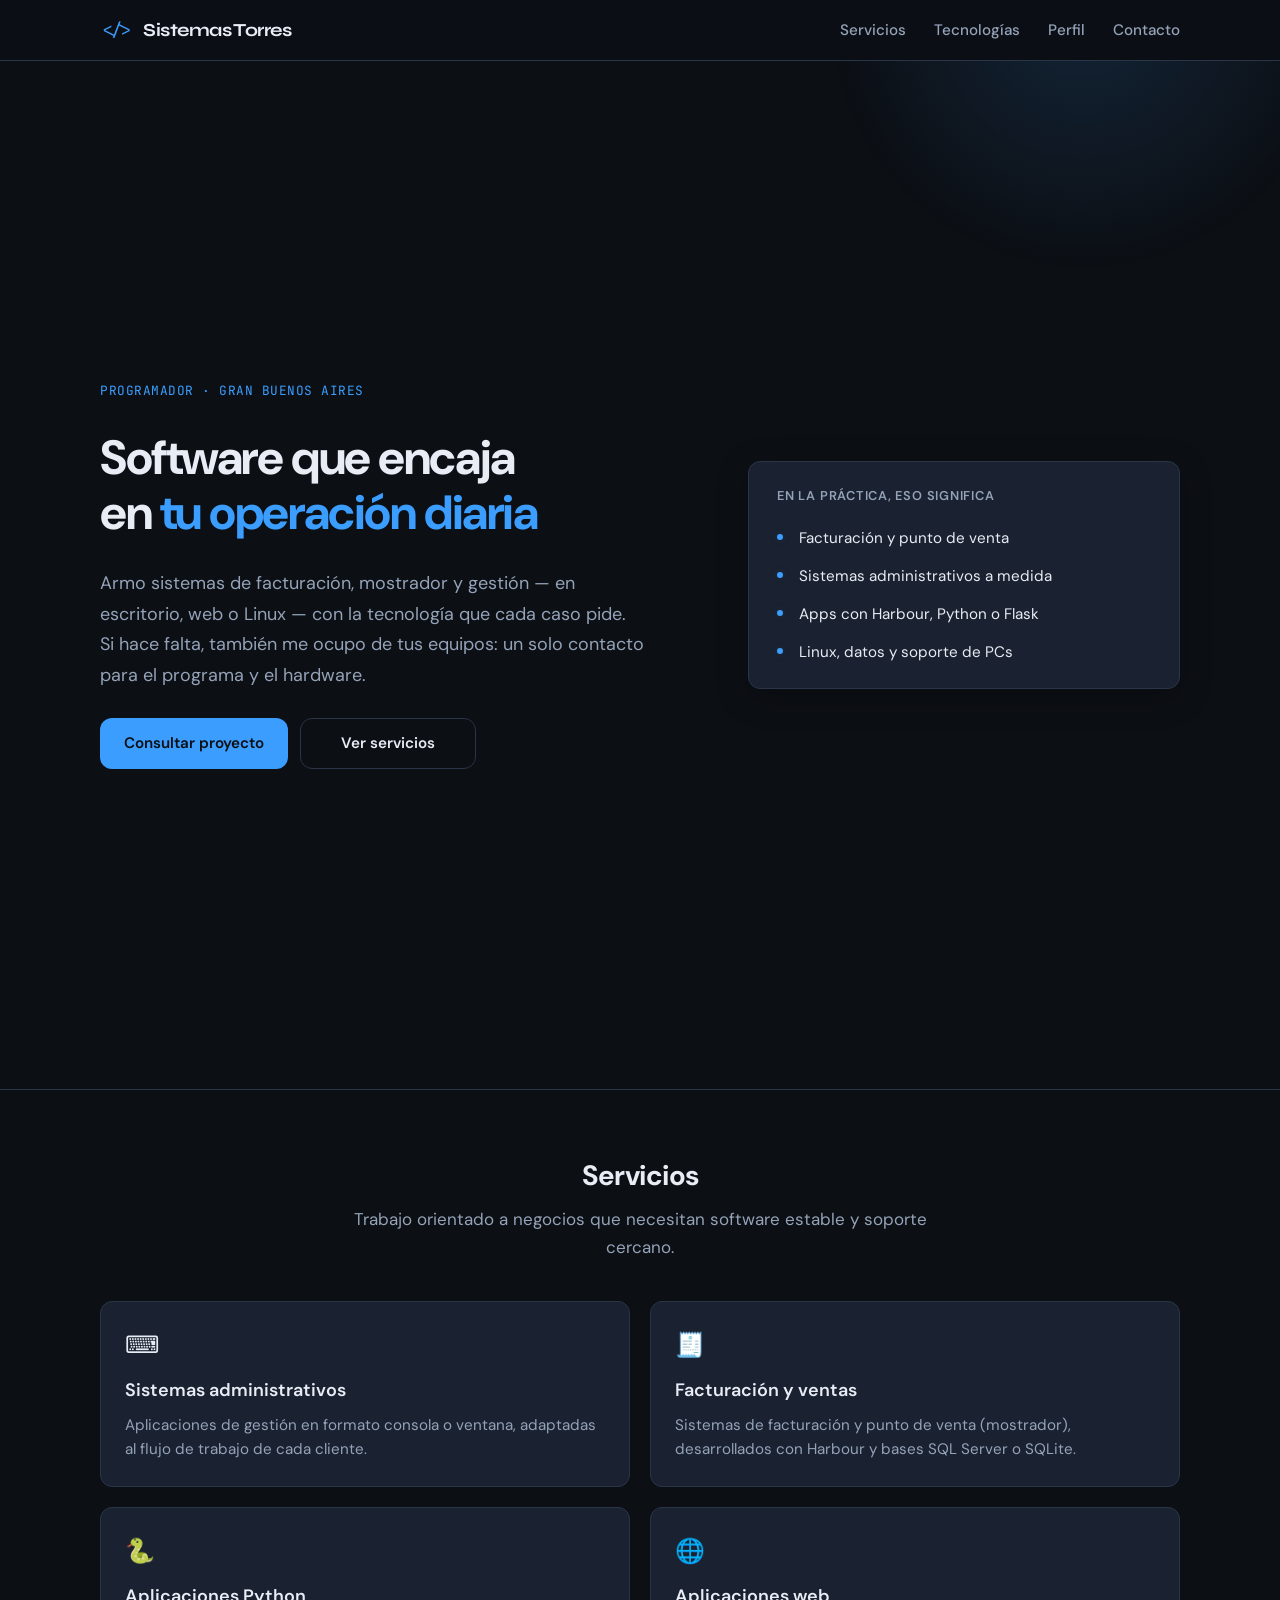
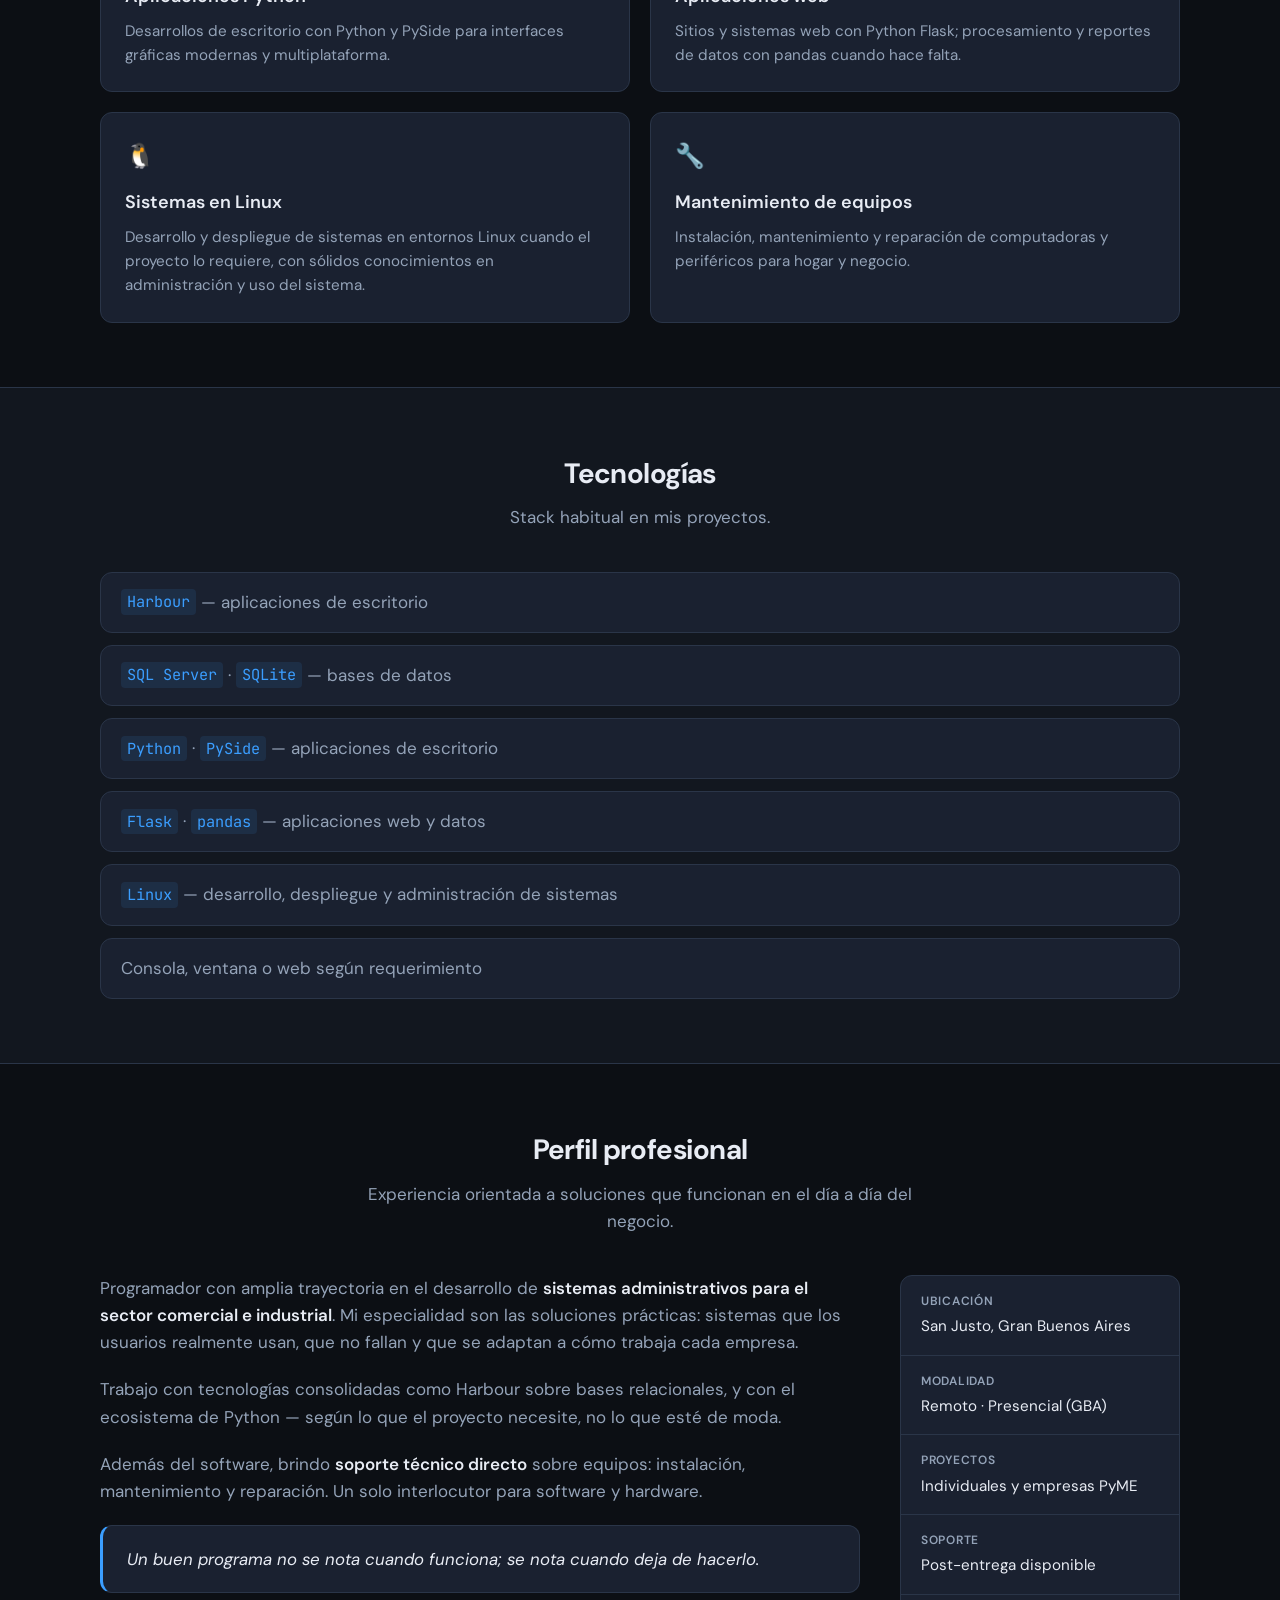
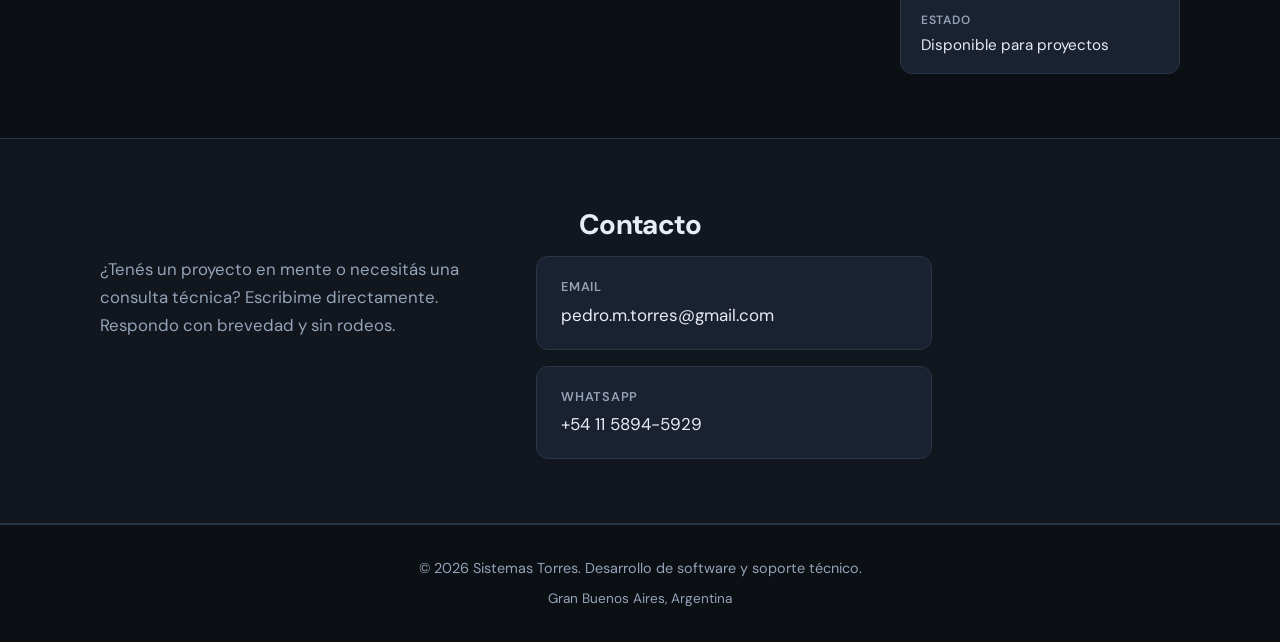
==== index.html @ 4ad65b1c "Primer Commit - Web Sistemas Torres" ====
<!DOCTYPE html>
<html lang="es">
<head>
  <meta charset="UTF-8">
  <meta name="viewport" content="width=device-width, initial-scale=1.0">
  <meta name="description" content="Sistemas administrativos, aplicaciones web con Flask, facturación y ventas. Harbour, SQL Server, Python, PySide, pandas. Mantenimiento de equipos.">
  <title>Sistemas Torres — Desarrollo y soporte técnico</title>
  <link rel="preconnect" href="https://fonts.googleapis.com">
  <link rel="preconnect" href="https://fonts.gstatic.com" crossorigin>
  <link href="https://fonts.googleapis.com/css2?family=DM+Sans:ital,opsz,wght@0,9..40,400;0,9..40,500;0,9..40,600;0,9..40,700;1,9..40,400&family=JetBrains+Mono:wght@400;500&family=Syne:wght@600;700&display=swap" rel="stylesheet">
  <link rel="stylesheet" href="styles.css">
</head>
<body>
  <header class="site-header">
    <div class="container header-inner">
      <a href="#" class="logo" aria-label="Inicio">
        <span class="logo-mark">&lt;/&gt;</span>
        <span class="logo-text">Sistemas Torres</span>
      </a>
      <nav class="nav" aria-label="Principal">
        <a href="#servicios">Servicios</a>
        <a href="#tecnologias">Tecnologías</a>
        <a href="#perfil">Perfil</a>
        <a href="#contacto">Contacto</a>
      </nav>
      <button class="nav-toggle" type="button" aria-expanded="false" aria-controls="nav-menu" aria-label="Abrir menú">
        <span></span>
        <span></span>
        <span></span>
      </button>
    </div>
    <div id="nav-menu" class="nav-mobile" hidden>
      <a href="#servicios">Servicios</a>
      <a href="#tecnologias">Tecnologías</a>
      <a href="#perfil">Perfil</a>
      <a href="#contacto">Contacto</a>
    </div>
  </header>

  <main>
    <section class="hero">
      <div class="container hero-grid">
        <div class="hero-content">
          <p class="hero-eyebrow hero-in">Programador · Gran Buenos Aires</p>
          <h1 class="hero-in hero-in-d1">
            Software que encaja en <span class="hero-accent">tu operación diaria</span>
          </h1>
          <p class="hero-lead hero-in hero-in-d2">
            Armo sistemas de facturación, mostrador y gestión — en escritorio, web o Linux —
            con la tecnología que cada caso pide. Si hace falta, también me ocupo de tus equipos:
            un solo contacto para el programa y el hardware.
          </p>
          <div class="hero-actions hero-in hero-in-d3">
            <a class="btn btn-primary" href="#contacto">Consultar proyecto</a>
            <a class="btn btn-ghost" href="#servicios">Ver servicios</a>
          </div>
        </div>
        <aside class="hero-panel hero-in hero-in-d2" aria-label="Resumen de servicios">
          <p class="hero-panel-title">En la práctica, eso significa</p>
          <ul class="hero-checklist">
            <li>Facturación y punto de venta</li>
            <li>Sistemas administrativos a medida</li>
            <li>Apps con Harbour, Python o Flask</li>
            <li>Linux, datos y soporte de PCs</li>
          </ul>
        </aside>
      </div>
      <div class="hero-glow" aria-hidden="true"></div>
      <div class="hero-glow hero-glow-alt" aria-hidden="true"></div>
    </section>

    <section id="servicios" class="section">
      <div class="container">
        <h2 class="section-title reveal">Servicios</h2>
        <p class="section-intro reveal">Trabajo orientado a negocios que necesitan software estable y soporte cercano.</p>
        <ul class="cards reveal-stagger">
          <li class="card">
            <span class="card-icon" aria-hidden="true">⌨</span>
            <h3>Sistemas administrativos</h3>
            <p>Aplicaciones de gestión en formato consola o ventana, adaptadas al flujo de trabajo de cada cliente.</p>
          </li>
          <li class="card">
            <span class="card-icon" aria-hidden="true">🧾</span>
            <h3>Facturación y ventas</h3>
            <p>Sistemas de facturación y punto de venta (mostrador), desarrollados con Harbour y bases SQL Server o SQLite.</p>
          </li>
          <li class="card">
            <span class="card-icon" aria-hidden="true">🐍</span>
            <h3>Aplicaciones Python</h3>
            <p>Desarrollos de escritorio con Python y PySide para interfaces gráficas modernas y multiplataforma.</p>
          </li>
          <li class="card">
            <span class="card-icon" aria-hidden="true">🌐</span>
            <h3>Aplicaciones web</h3>
            <p>Sitios y sistemas web con Python Flask; procesamiento y reportes de datos con pandas cuando hace falta.</p>
          </li>
          <li class="card">
            <span class="card-icon" aria-hidden="true">🐧</span>
            <h3>Sistemas en Linux</h3>
            <p>Desarrollo y despliegue de sistemas en entornos Linux cuando el proyecto lo requiere, con sólidos conocimientos en administración y uso del sistema.</p>
          </li>
          <li class="card">
            <span class="card-icon" aria-hidden="true">🔧</span>
            <h3>Mantenimiento de equipos</h3>
            <p>Instalación, mantenimiento y reparación de computadoras y periféricos para hogar y negocio.</p>
          </li>
        </ul>
      </div>
    </section>

    <section id="tecnologias" class="section section-alt">
      <div class="container">
        <h2 class="section-title reveal">Tecnologías</h2>
        <p class="section-intro reveal">Stack habitual en mis proyectos.</p>
        <ul class="tech-list reveal-stagger">
          <li><code>Harbour</code> — aplicaciones de escritorio</li>
          <li><code>SQL Server</code> · <code>SQLite</code> — bases de datos</li>
          <li><code>Python</code> · <code>PySide</code> — aplicaciones de escritorio</li>
          <li><code>Flask</code> · <code>pandas</code> — aplicaciones web y datos</li>
          <li><code>Linux</code> — desarrollo, despliegue y administración de sistemas</li>
          <li>Consola, ventana o web según requerimiento</li>
        </ul>
      </div>
    </section>

    <section id="perfil" class="section">
      <div class="container">
        <h2 class="section-title reveal">Perfil profesional</h2>
        <p class="section-intro reveal">Experiencia orientada a soluciones que funcionan en el día a día del negocio.</p>
        <div class="profile-grid">
          <div class="profile-main reveal">
            <p>
              Programador con amplia trayectoria en el desarrollo de <strong>sistemas administrativos para el sector comercial e industrial</strong>.
              Mi especialidad son las soluciones prácticas: sistemas que los usuarios realmente usan, que no fallan y que se adaptan a cómo trabaja cada empresa.
            </p>
            <p>
              Trabajo con tecnologías consolidadas como Harbour sobre bases relacionales, y con el ecosistema de Python — según lo que el proyecto necesite, no lo que esté de moda.
            </p>
            <p>
              Además del software, brindo <strong>soporte técnico directo</strong> sobre equipos: instalación, mantenimiento y reparación. Un solo interlocutor para software y hardware.
            </p>
            <blockquote class="profile-quote" id="random-quote">
              <p></p>
            </blockquote>
          </div>
          <dl class="profile-details reveal reveal-right">
            <div class="profile-detail">
              <dt>Ubicación</dt>
              <dd>San Justo, Gran Buenos Aires</dd>
            </div>
            <div class="profile-detail">
              <dt>Modalidad</dt>
              <dd>Remoto · Presencial (GBA)</dd>
            </div>
            <div class="profile-detail">
              <dt>Proyectos</dt>
              <dd>Individuales y empresas PyME</dd>
            </div>
            <div class="profile-detail">
              <dt>Soporte</dt>
              <dd>Post-entrega disponible</dd>
            </div>
            <div class="profile-detail">
              <dt>Estado</dt>
              <dd>Disponible para proyectos</dd>
            </div>
          </dl>
        </div>
      </div>
    </section>

    <section id="contacto" class="section contact section-alt">
      <div class="container">
        <h2 class="section-title reveal">Contacto</h2>
        <div class="contact-grid">
          <p class="contact-intro reveal">
            ¿Tenés un proyecto en mente o necesitás una consulta técnica? Escribime directamente. Respondo con brevedad y sin rodeos.
          </p>
          <ul class="contact-list reveal reveal-right">
            <li>
              <a class="contact-item" href="mailto:pedro.m.torres@gmail.com">
                <span class="contact-label">Email</span>
                <span>pedro.m.torres@gmail.com</span>
              </a>
            </li>
            <li>
              <a class="contact-item" href="https://wa.me/5491158945929" target="_blank" rel="noopener noreferrer">
                <span class="contact-label">WhatsApp</span>
                <span>+54 11 5894-5929</span>
              </a>
            </li>
          </ul>
        </div>
      </div>
    </section>
  </main>

  <footer class="site-footer">
    <div class="container">
      <p>&copy; <span id="year"></span> Sistemas Torres. Desarrollo de software y soporte técnico.</p>
      <p class="footer-location">Gran Buenos Aires, Argentina</p>
    </div>
  </footer>

  <script src="script.js"></script>
</body>
</html>
---- styles.css ----
:root {
  --bg: #0c0f14;
  --bg-alt: #12171f;
  --surface: #1a2130;
  --border: #2a3548;
  --text: #e8ecf4;
  --text-muted: #94a3b8;
  --accent: #3b9eff;
  --accent-dim: #2563a8;
  --accent-glow: rgba(59, 158, 255, 0.15);
  --font-sans: "DM Sans", system-ui, sans-serif;
  --font-mono: "JetBrains Mono", ui-monospace, monospace;
  --font-logo: "Syne", system-ui, sans-serif;
  --radius: 12px;
  --container: min(1080px, 100% - 2rem);
}

*,
*::before,
*::after {
  box-sizing: border-box;
}

html {
  scroll-behavior: smooth;
}

body {
  margin: 0;
  font-family: var(--font-sans);
  font-size: 1.0625rem;
  line-height: 1.6;
  color: var(--text);
  background: var(--bg);
  -webkit-font-smoothing: antialiased;
}

.container {
  width: var(--container);
  margin-inline: auto;
}

/* Header */
.site-header {
  position: sticky;
  top: 0;
  z-index: 100;
  background: rgba(12, 15, 20, 0.85);
  backdrop-filter: blur(12px);
  border-bottom: 1px solid var(--border);
}

.header-inner {
  display: flex;
  align-items: center;
  justify-content: space-between;
  padding: 1rem 0;
  gap: 1rem;
}

.logo {
  display: flex;
  align-items: center;
  gap: 0.65rem;
  text-decoration: none;
  color: var(--text);
}

.logo-mark {
  font-family: var(--font-mono);
  font-size: 1.1rem;
  color: var(--accent);
}

.logo-text {
  font-family: var(--font-logo);
  font-size: 1.15rem;
  font-weight: 700;
  letter-spacing: -0.03em;
  line-height: 1;
}

.nav {
  display: none;
  gap: 1.75rem;
}

.nav a {
  color: var(--text-muted);
  text-decoration: none;
  font-size: 0.95rem;
  font-weight: 500;
  transition: color 0.2s;
}

.nav a:hover {
  color: var(--accent);
}

.nav-toggle {
  display: flex;
  flex-direction: column;
  justify-content: center;
  gap: 5px;
  width: 2.5rem;
  height: 2.5rem;
  padding: 0;
  border: 1px solid var(--border);
  border-radius: 8px;
  background: var(--surface);
  cursor: pointer;
}

.nav-toggle span {
  display: block;
  width: 18px;
  height: 2px;
  margin-inline: auto;
  background: var(--text);
  border-radius: 1px;
  transition: transform 0.2s, opacity 0.2s;
}

.nav-toggle[aria-expanded="true"] span:nth-child(1) {
  transform: translateY(7px) rotate(45deg);
}

.nav-toggle[aria-expanded="true"] span:nth-child(2) {
  opacity: 0;
}

.nav-toggle[aria-expanded="true"] span:nth-child(3) {
  transform: translateY(-7px) rotate(-45deg);
}

.nav-mobile {
  display: flex;
  flex-direction: column;
  padding: 0 1rem 1rem;
  gap: 0.5rem;
  border-bottom: 1px solid var(--border);
  background: var(--bg);
}

.nav-mobile[hidden] {
  display: none;
}

.nav-mobile a {
  padding: 0.75rem 0;
  color: var(--text);
  text-decoration: none;
  font-weight: 500;
  border-bottom: 1px solid var(--border);
}

.nav-mobile a:last-child {
  border-bottom: none;
}

@media (min-width: 768px) {
  .nav {
    display: flex;
  }

  .nav-toggle,
  .nav-mobile {
    display: none !important;
  }
}

/* Hero */
.hero {
  position: relative;
  padding: 20rem 0 20rem;
  overflow: hidden;
  border-bottom: 1px solid var(--border);
}

.hero-glow {
  position: absolute;
  top: -30%;
  right: -5%;
  width: 55%;
  max-width: 520px;
  aspect-ratio: 1;
  background: radial-gradient(circle, var(--accent-glow) 0%, transparent 70%);
  pointer-events: none;
  animation: glow-drift 8s ease-in-out infinite alternate;
}

.hero-glow-alt {
  top: auto;
  bottom: -40%;
  left: -15%;
  right: auto;
  width: 45%;
  max-width: 400px;
  animation-delay: -4s;
}

.hero-grid {
  position: relative;
  display: grid;
  gap: 2.75rem;
  align-items: center;
}

@media (min-width: 900px) {
  .hero-grid {
    grid-template-columns: 1.15fr 0.85fr;
    gap: 4rem;
  }
}

.hero-content {
  display: flex;
  flex-direction: column;
  gap: 1.75rem;
}

.hero-eyebrow {
  margin: 0;
  font-family: var(--font-mono);
  font-size: 0.8rem;
  color: var(--accent);
  letter-spacing: 0.04em;
  text-transform: uppercase;
}

.hero h1 {
  margin: 0;
  font-size: clamp(2rem, 5.5vw, 3rem);
  font-weight: 700;
  line-height: 1.15;
  letter-spacing: -0.03em;
  text-wrap: balance;
}

.hero-accent {
  color: var(--accent);
}

.hero-lead {
  margin: 0;
  color: var(--text-muted);
  font-size: clamp(1rem, 2.5vw, 1.125rem);
  line-height: 1.7;
  max-width: 34rem;
}

.hero-actions {
  display: flex;
  flex-direction: column;
  gap: 0.75rem;
}

@media (min-width: 480px) {
  .hero-actions {
    flex-direction: row;
    flex-wrap: wrap;
  }
}

.hero-panel {
  padding: 1.5rem 1.75rem;
  background: var(--surface);
  border: 1px solid var(--border);
  border-radius: var(--radius);
  box-shadow: 0 8px 32px rgba(0, 0, 0, 0.25);
}

.hero-panel-title {
  margin: 0 0 1.25rem;
  font-size: 0.8rem;
  font-weight: 600;
  text-transform: uppercase;
  letter-spacing: 0.06em;
  color: var(--text-muted);
}

.hero-checklist {
  margin: 0;
  padding: 0;
  list-style: none;
  display: flex;
  flex-direction: column;
  gap: 0.85rem;
}

.hero-checklist li {
  position: relative;
  padding-left: 1.35rem;
  font-size: 0.95rem;
  color: var(--text);
}

.hero-checklist li::before {
  content: "";
  position: absolute;
  left: 0;
  top: 0.55em;
  width: 6px;
  height: 6px;
  border-radius: 50%;
  background: var(--accent);
  box-shadow: 0 0 8px var(--accent-glow);
}

@media (max-width: 899px) {
  .hero-content {
    text-align: center;
  }

  .hero-lead {
    margin-inline: auto;
  }

  .hero-actions {
    align-items: stretch;
  }

  .hero-actions .btn {
    width: 100%;
  }
}

@media (min-width: 900px) {
  .hero-actions .btn {
    min-width: 11rem;
  }
}

.btn {
  display: inline-flex;
  align-items: center;
  justify-content: center;
  padding: 0.75rem 1.5rem;
  font-family: inherit;
  font-size: 0.95rem;
  font-weight: 600;
  text-decoration: none;
  border-radius: var(--radius);
  transition: background 0.2s, border-color 0.2s, color 0.2s, transform 0.2s, box-shadow 0.2s;
}

.btn:active {
  transform: scale(0.98);
}

.btn-primary {
  background: var(--accent);
  color: #0c0f14;
}

.btn-primary:hover {
  background: #5cb0ff;
  box-shadow: 0 4px 20px rgba(59, 158, 255, 0.35);
  transform: translateY(-1px);
}

.btn-ghost {
  border: 1px solid var(--border);
  color: var(--text);
  background: transparent;
}

.btn-ghost:hover {
  border-color: var(--accent);
  color: var(--accent);
}

/* Sections */
.section {
  padding: 4rem 0;
}

.section-alt {
  background: var(--bg-alt);
  border-block: 1px solid var(--border);
}

.section-title {
  margin: 0 0 0.5rem;
  font-size: 1.75rem;
  font-weight: 700;
  letter-spacing: -0.02em;
  text-align: center;
}

.section-intro {
  margin: 0 auto 2.5rem;
  color: var(--text-muted);
  max-width: 36rem;
  text-align: center;
}

/* Cards */
.cards {
  list-style: none;
  margin: 0;
  padding: 0;
  display: grid;
  gap: 1.25rem;
  grid-template-columns: 1fr;
}

@media (min-width: 600px) {
  .cards {
    grid-template-columns: repeat(2, 1fr);
  }
}

.card {
  padding: 1.5rem;
  background: var(--surface);
  border: 1px solid var(--border);
  border-radius: var(--radius);
  transition: border-color 0.25s, transform 0.25s, box-shadow 0.25s;
}

.card:hover {
  border-color: var(--accent-dim);
  transform: translateY(-3px);
  box-shadow: 0 12px 28px rgba(0, 0, 0, 0.2);
}

.card-icon {
  display: block;
  font-size: 1.5rem;
  margin-bottom: 0.75rem;
}

.card h3 {
  margin: 0 0 0.5rem;
  font-size: 1.125rem;
  font-weight: 600;
}

.card p {
  margin: 0;
  font-size: 0.95rem;
  color: var(--text-muted);
}

/* Tech */
.tech-list {
  margin: 0;
  padding: 0;
  list-style: none;
  display: flex;
  flex-direction: column;
  gap: 0.75rem;
}

.tech-list li {
  padding: 1rem 1.25rem;
  background: var(--surface);
  border: 1px solid var(--border);
  border-radius: var(--radius);
  color: var(--text-muted);
  transition: border-color 0.2s, transform 0.2s;
}

.tech-list li:hover {
  border-color: var(--accent-dim);
  transform: translateX(4px);
}

.tech-list code {
  font-family: var(--font-mono);
  font-size: 0.9em;
  color: var(--accent);
  background: rgba(59, 158, 255, 0.1);
  padding: 0.15em 0.4em;
  border-radius: 4px;
}

/* Profile */
.profile-grid {
  display: grid;
  gap: 2rem;
  align-items: start;
}

@media (min-width: 768px) {
  .profile-grid {
    grid-template-columns: 1fr minmax(220px, 280px);
    gap: 2.5rem;
  }
}

.profile-main p {
  margin: 0 0 1.25rem;
  color: var(--text-muted);
}

.profile-main p strong {
  color: var(--text);
  font-weight: 600;
}

.profile-quote {
  margin: 0.5rem 0 0;
  padding: 1.25rem 1.5rem;
  background: var(--surface);
  border: 1px solid var(--border);
  border-left: 3px solid var(--accent);
  border-radius: var(--radius);
}

.profile-quote p {
  margin: 0;
  font-size: 1.05rem;
  font-style: italic;
  line-height: 1.55;
  color: var(--text);
}

.profile-details {
  margin: 0;
  padding: 0;
  display: flex;
  flex-direction: column;
  gap: 0;
  background: var(--surface);
  border: 1px solid var(--border);
  border-radius: var(--radius);
  overflow: hidden;
}

.profile-detail {
  display: grid;
  gap: 0.2rem;
  padding: 1rem 1.25rem;
  border-bottom: 1px solid var(--border);
}

.profile-detail:last-child {
  border-bottom: none;
}

.profile-detail dt {
  margin: 0;
  font-size: 0.75rem;
  font-weight: 600;
  text-transform: uppercase;
  letter-spacing: 0.06em;
  color: var(--text-muted);
}

.profile-detail dd {
  margin: 0;
  font-size: 0.95rem;
  color: var(--text);
}

/* Contact */
.contact-grid {
  display: grid;
  gap: 2rem;
  max-width: 52rem;
}

@media (min-width: 768px) {
  .contact-grid {
    grid-template-columns: 1fr 1fr;
    gap: 2.5rem;
    align-items: start;
  }
}

.contact-intro {
  margin: 0;
  color: var(--text-muted);
  font-size: 1.05rem;
  line-height: 1.65;
}

.contact-list {
  list-style: none;
  margin: 0;
  padding: 0;
  display: flex;
  flex-direction: column;
  gap: 1rem;
}

.contact-item {
  display: flex;
  flex-direction: column;
  gap: 0.25rem;
  padding: 1.25rem 1.5rem;
  background: var(--surface);
  border: 1px solid var(--border);
  border-radius: var(--radius);
  text-decoration: none;
  color: var(--text);
  transition: border-color 0.2s, background 0.2s;
}

a.contact-item:hover {
  border-color: var(--accent);
  background: rgba(59, 158, 255, 0.06);
}

.contact-label {
  font-size: 0.8rem;
  font-weight: 600;
  text-transform: uppercase;
  letter-spacing: 0.06em;
  color: var(--text-muted);
}

.contact-note {
  margin-top: 1.5rem;
  font-size: 0.85rem;
  color: var(--text-muted);
}

.contact-note code {
  font-family: var(--font-mono);
  font-size: 0.9em;
  color: var(--accent);
}

/* Footer */
.site-footer {
  padding: 2rem 0;
  border-top: 1px solid var(--border);
}

.site-footer p {
  margin: 0;
  font-size: 0.9rem;
  color: var(--text-muted);
  text-align: center;
}

.footer-location {
  margin-top: 0.5rem !important;
  font-size: 0.85rem !important;
}

/* Animations */
@keyframes fade-up {
  from {
    opacity: 0;
    transform: translateY(20px);
  }
  to {
    opacity: 1;
    transform: translateY(0);
  }
}

@keyframes glow-drift {
  from {
    transform: translate(0, 0) scale(1);
  }
  to {
    transform: translate(-3%, 5%) scale(1.05);
  }
}

.hero-in {
  opacity: 0;
  animation: fade-up 0.7s ease forwards;
}

.hero-in-d1 { animation-delay: 0.1s; }
.hero-in-d2 { animation-delay: 0.2s; }
.hero-in-d3 { animation-delay: 0.35s; }

.reveal {
  opacity: 0;
  transform: translateY(28px);
  transition: opacity 0.65s ease, transform 0.65s ease;
}

.reveal.is-visible {
  opacity: 1;
  transform: translateY(0);
}

.reveal-right {
  transform: translateX(28px);
}

.reveal-right.is-visible {
  transform: translateX(0);
}

.reveal-stagger > * {
  opacity: 0;
  transform: translateY(20px);
  transition: opacity 0.5s ease, transform 0.5s ease, border-color 0.25s, box-shadow 0.25s;
}

.reveal-stagger.is-visible > * {
  opacity: 1;
  transform: translateY(0);
}

.reveal-stagger.is-visible > *:nth-child(1) { transition-delay: 0.05s; }
.reveal-stagger.is-visible > *:nth-child(2) { transition-delay: 0.1s; }
.reveal-stagger.is-visible > *:nth-child(3) { transition-delay: 0.15s; }
.reveal-stagger.is-visible > *:nth-child(4) { transition-delay: 0.2s; }
.reveal-stagger.is-visible > *:nth-child(5) { transition-delay: 0.25s; }
.reveal-stagger.is-visible > *:nth-child(6) { transition-delay: 0.3s; }
.reveal-stagger.is-visible > *:nth-child(7) { transition-delay: 0.35s; }

.reveal-stagger.is-visible > .card:hover,
.reveal-stagger.is-visible > li:hover {
  transform: translateY(-3px);
}

.reveal-stagger.is-visible > li:hover {
  transform: translateX(4px);
}

@media (prefers-reduced-motion: reduce) {
  html {
    scroll-behavior: auto;
  }

  .hero-in,
  .hero-glow {
    animation: none;
    opacity: 1;
  }

  .reveal,
  .reveal-stagger > * {
    opacity: 1;
    transform: none;
    transition: none;
  }
}
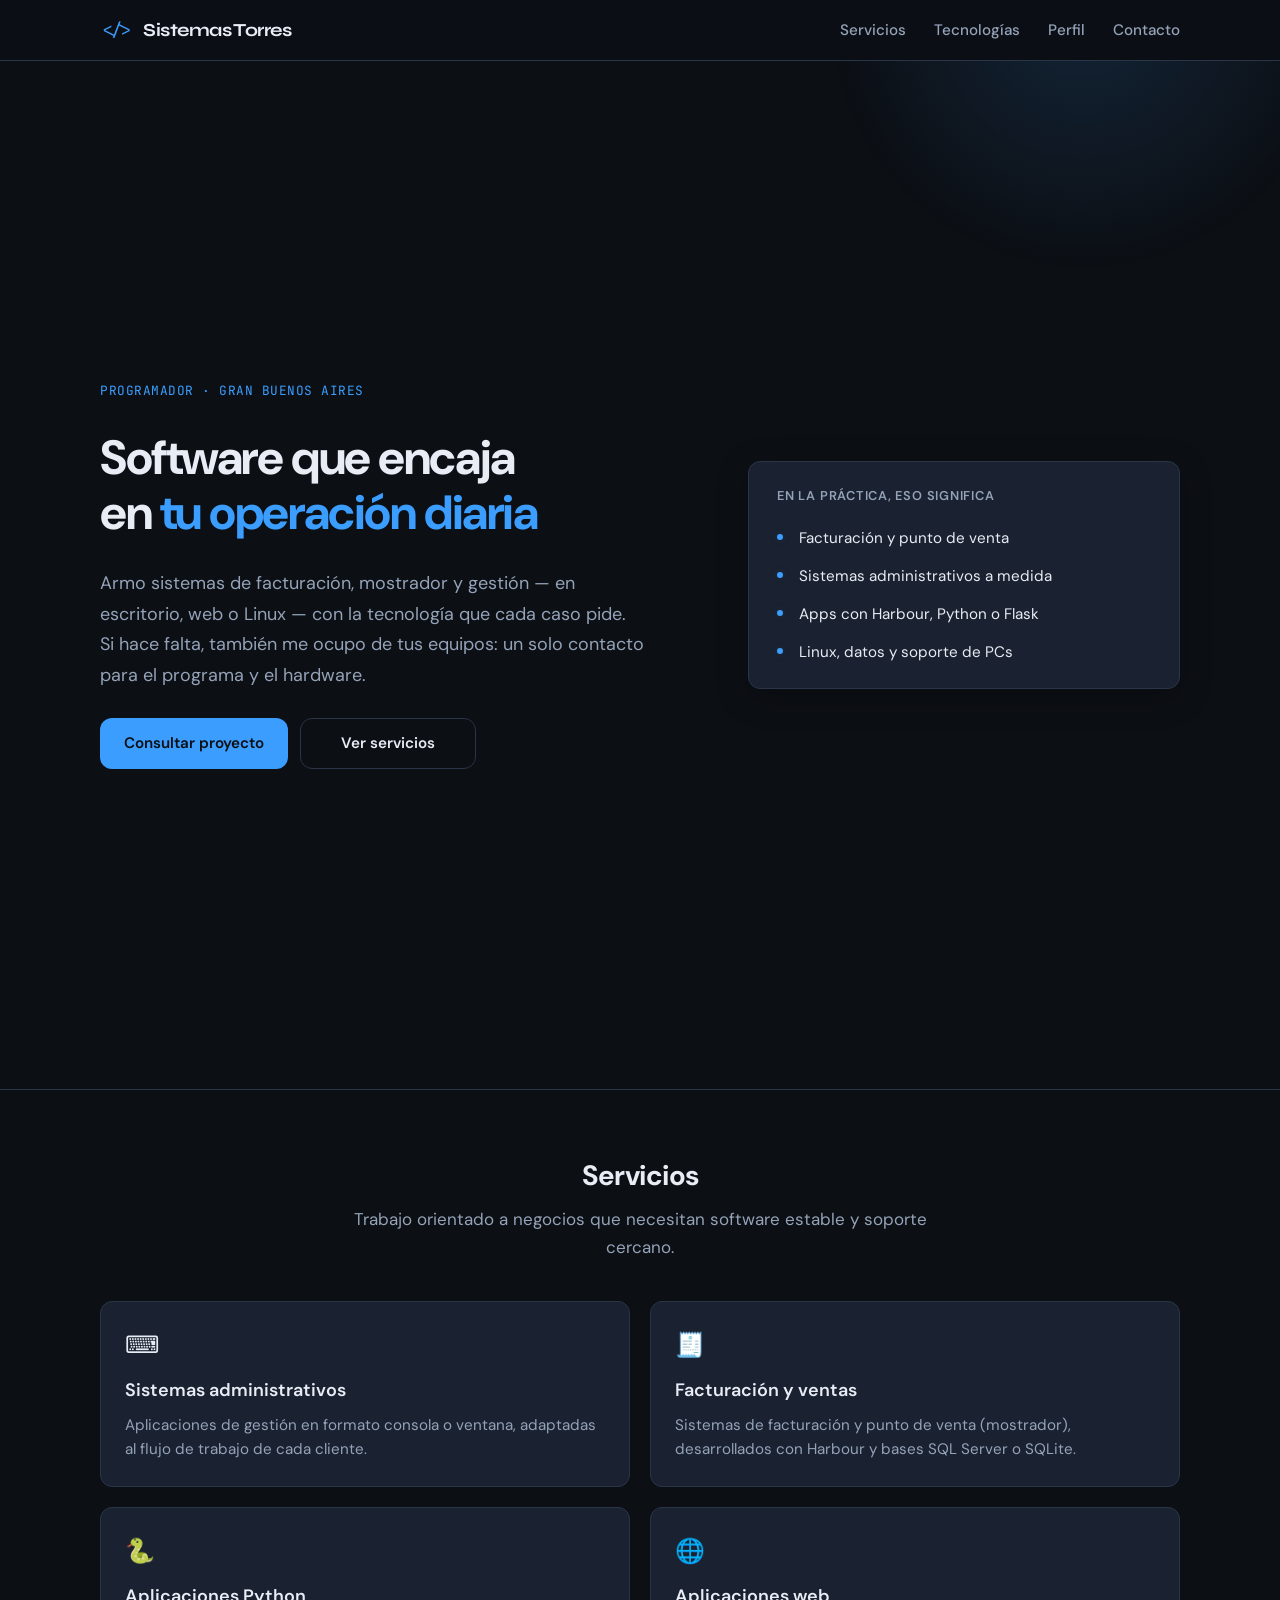
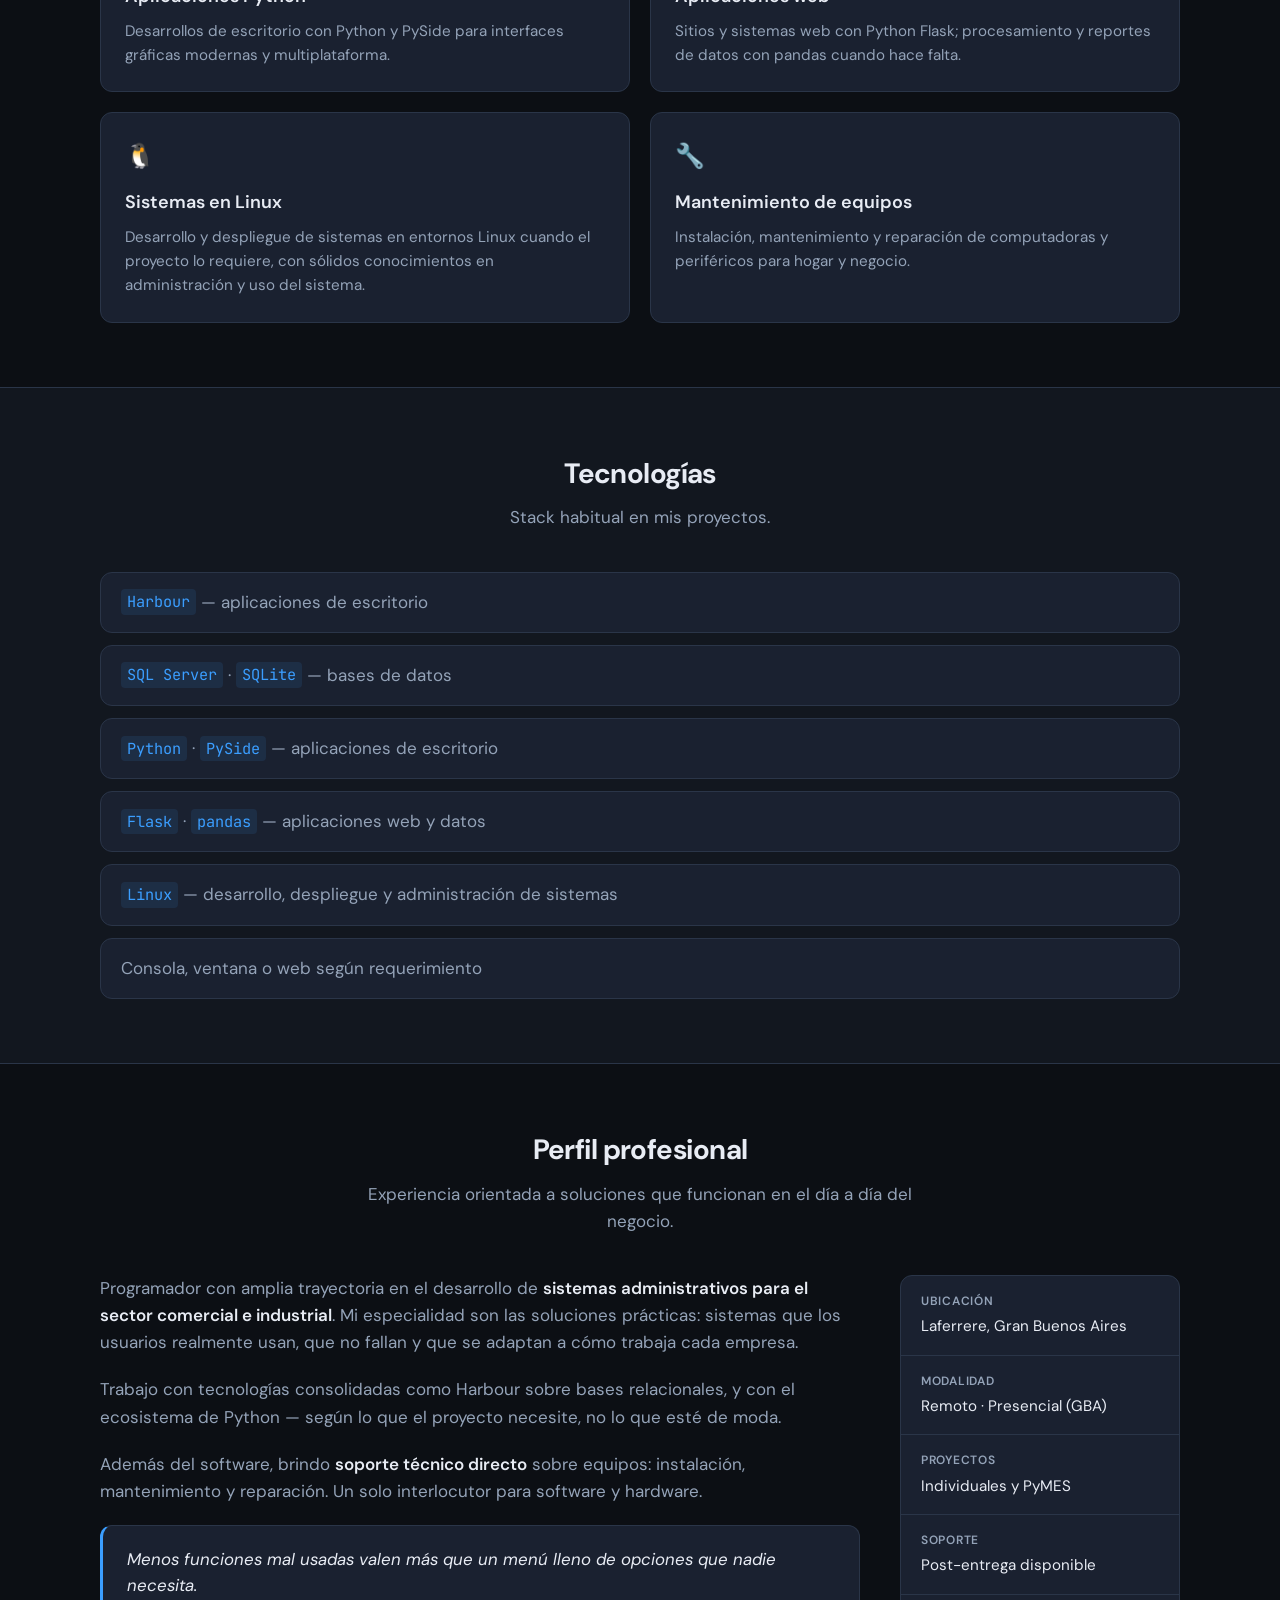
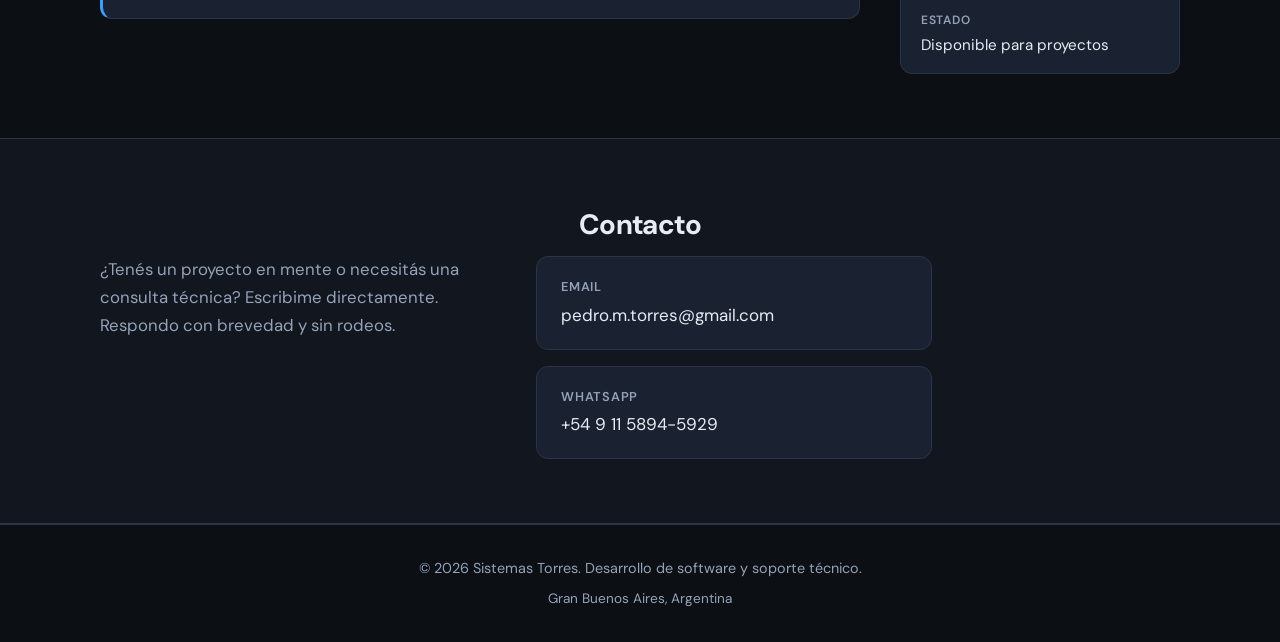
==== commit d7480ad1: "Correccion de localidad y telefono." ====
--- a/index.html
+++ b/index.html
@@ -146,7 +146,7 @@
           <dl class="profile-details reveal reveal-right">
             <div class="profile-detail">
               <dt>Ubicación</dt>
-              <dd>San Justo, Gran Buenos Aires</dd>
+              <dd>Laferrere, Gran Buenos Aires</dd>
             </div>
             <div class="profile-detail">
               <dt>Modalidad</dt>
@@ -154,7 +154,7 @@
             </div>
             <div class="profile-detail">
               <dt>Proyectos</dt>
-              <dd>Individuales y empresas PyME</dd>
+              <dd>Individuales y PyMES</dd>
             </div>
             <div class="profile-detail">
               <dt>Soporte</dt>
@@ -186,7 +186,7 @@
             <li>
               <a class="contact-item" href="https://wa.me/5491158945929" target="_blank" rel="noopener noreferrer">
                 <span class="contact-label">WhatsApp</span>
-                <span>+54 11 5894-5929</span>
+                <span>+54 9 11 5894-5929</span>
               </a>
             </li>
           </ul>
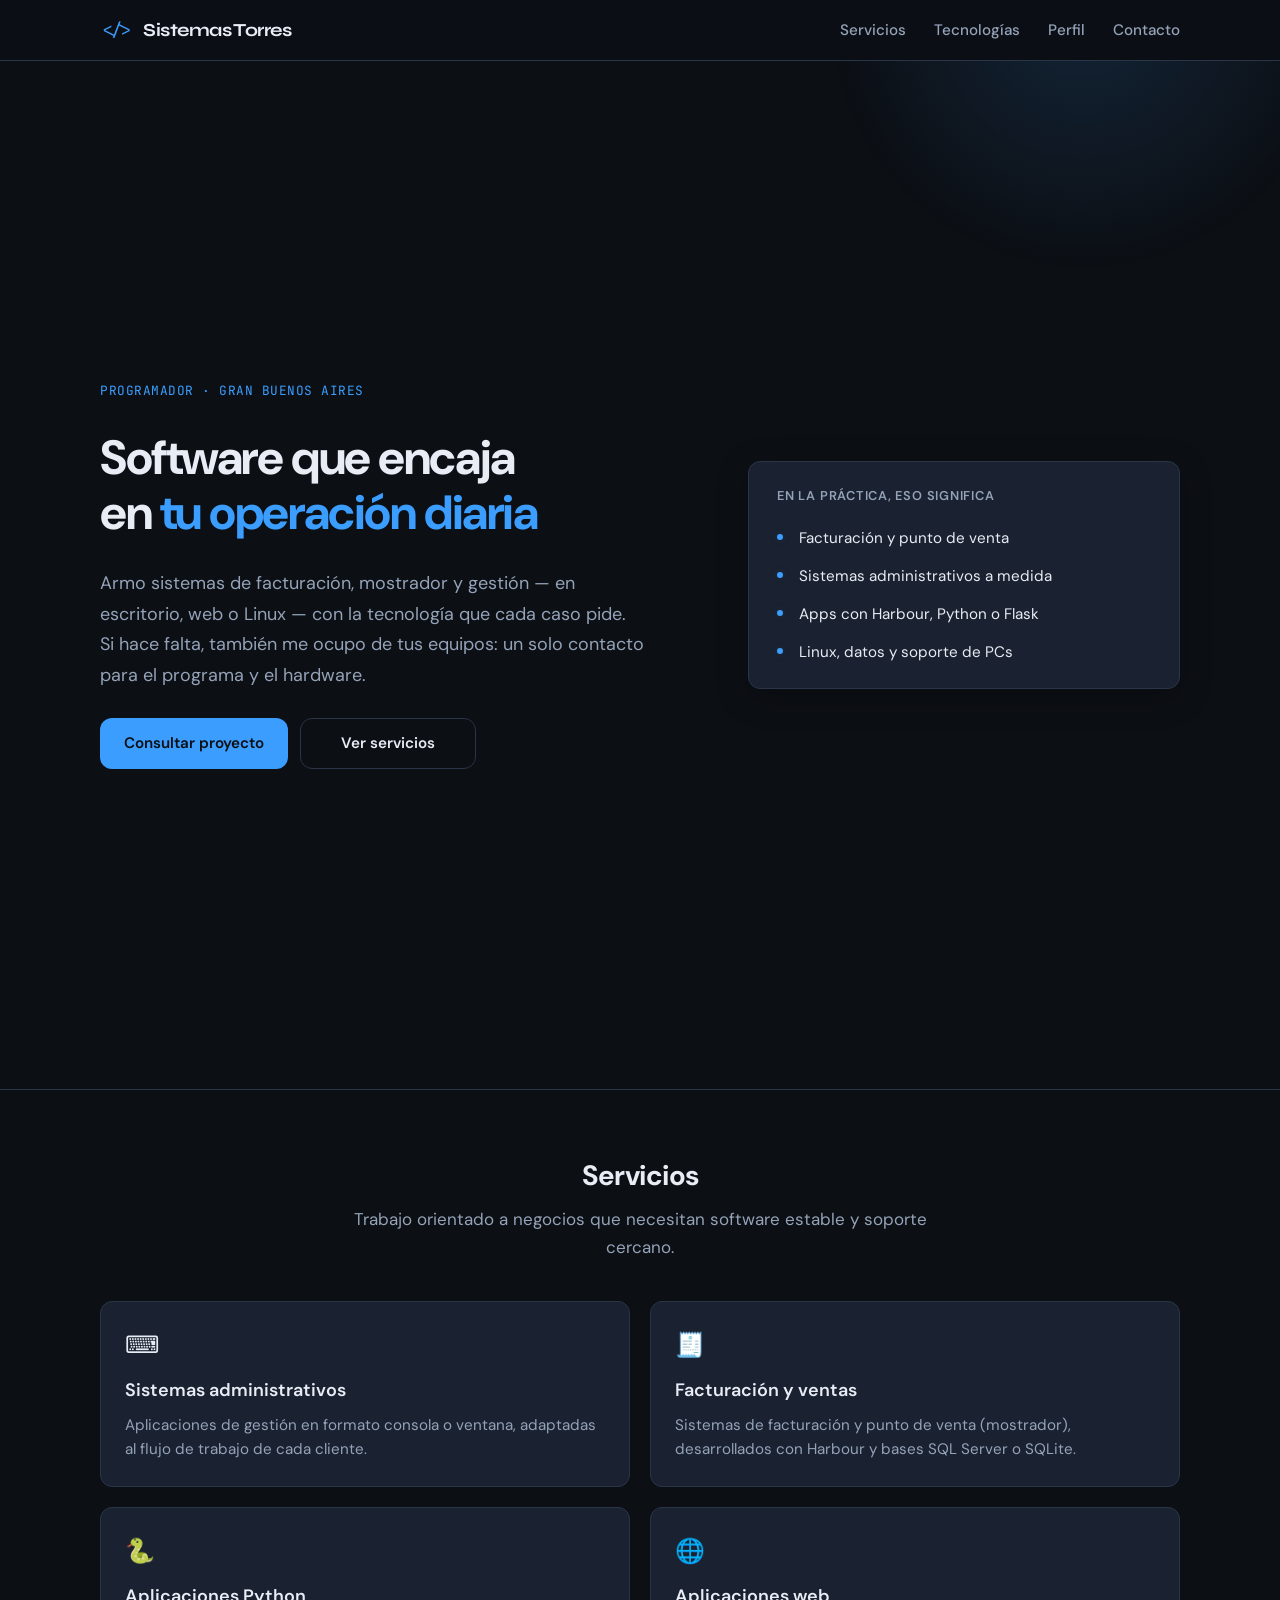
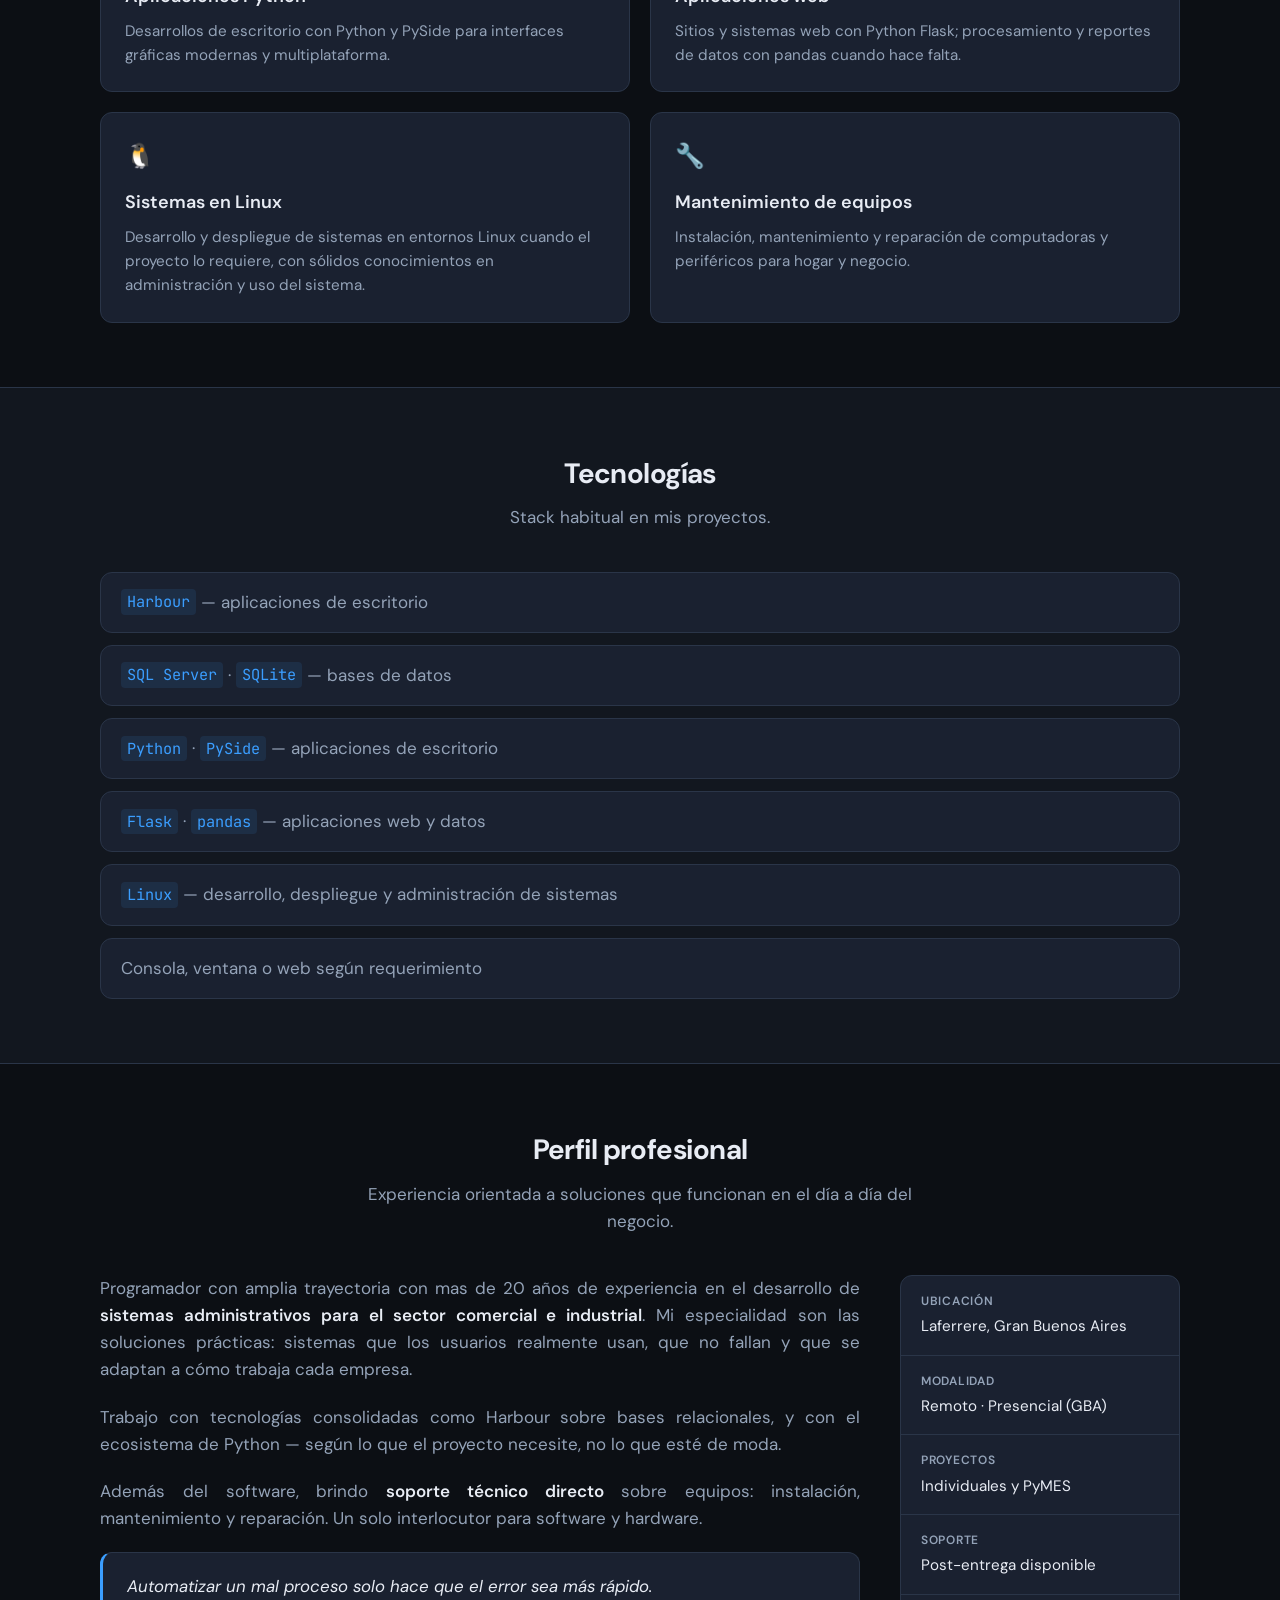
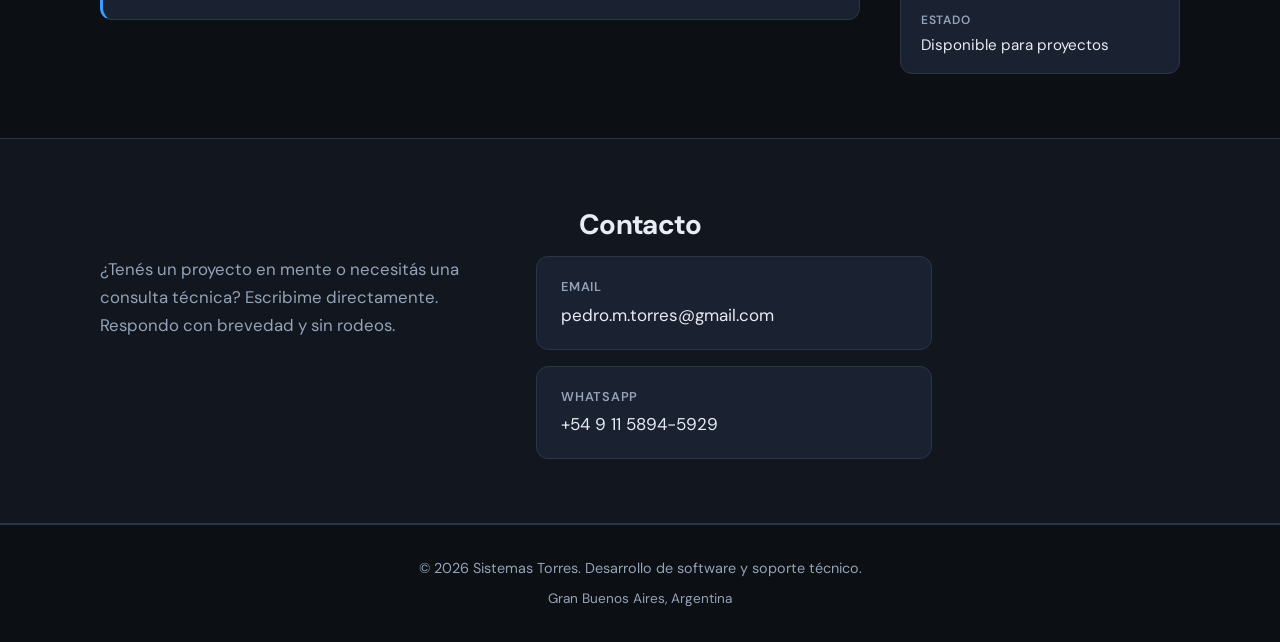
==== commit 992e6c90: "Agregado años de expriencia y texto justificado en perfil" ====
--- a/index.html
+++ b/index.html
@@ -130,7 +130,7 @@
         <div class="profile-grid">
           <div class="profile-main reveal">
             <p>
-              Programador con amplia trayectoria en el desarrollo de <strong>sistemas administrativos para el sector comercial e industrial</strong>.
+              Programador con amplia trayectoria con mas de 20 años de experiencia en el desarrollo de <strong>sistemas administrativos para el sector comercial e industrial</strong>.
               Mi especialidad son las soluciones prácticas: sistemas que los usuarios realmente usan, que no fallan y que se adaptan a cómo trabaja cada empresa.
             </p>
             <p>
--- a/styles.css
+++ b/styles.css
@@ -493,6 +493,7 @@
 .profile-main p {
   margin: 0 0 1.25rem;
   color: var(--text-muted);
+  text-align: justify;
 }
 
 .profile-main p strong {
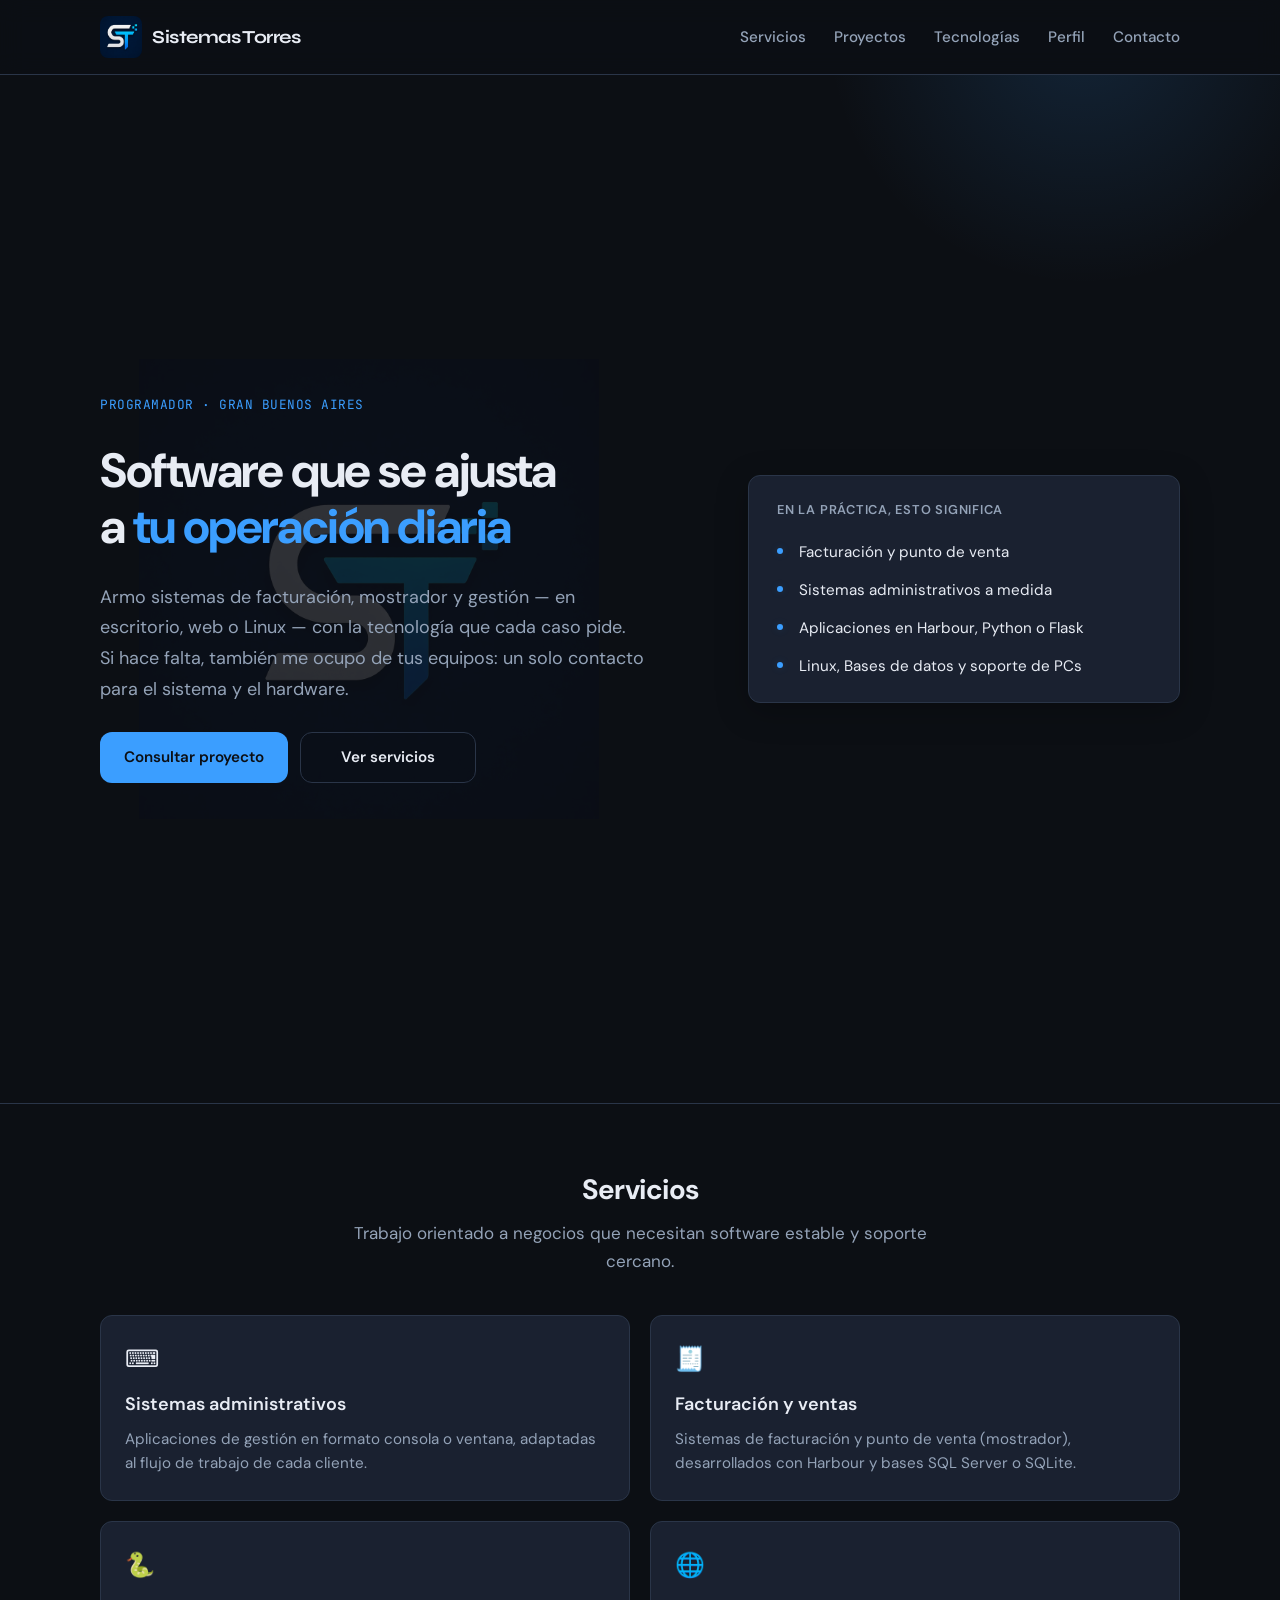
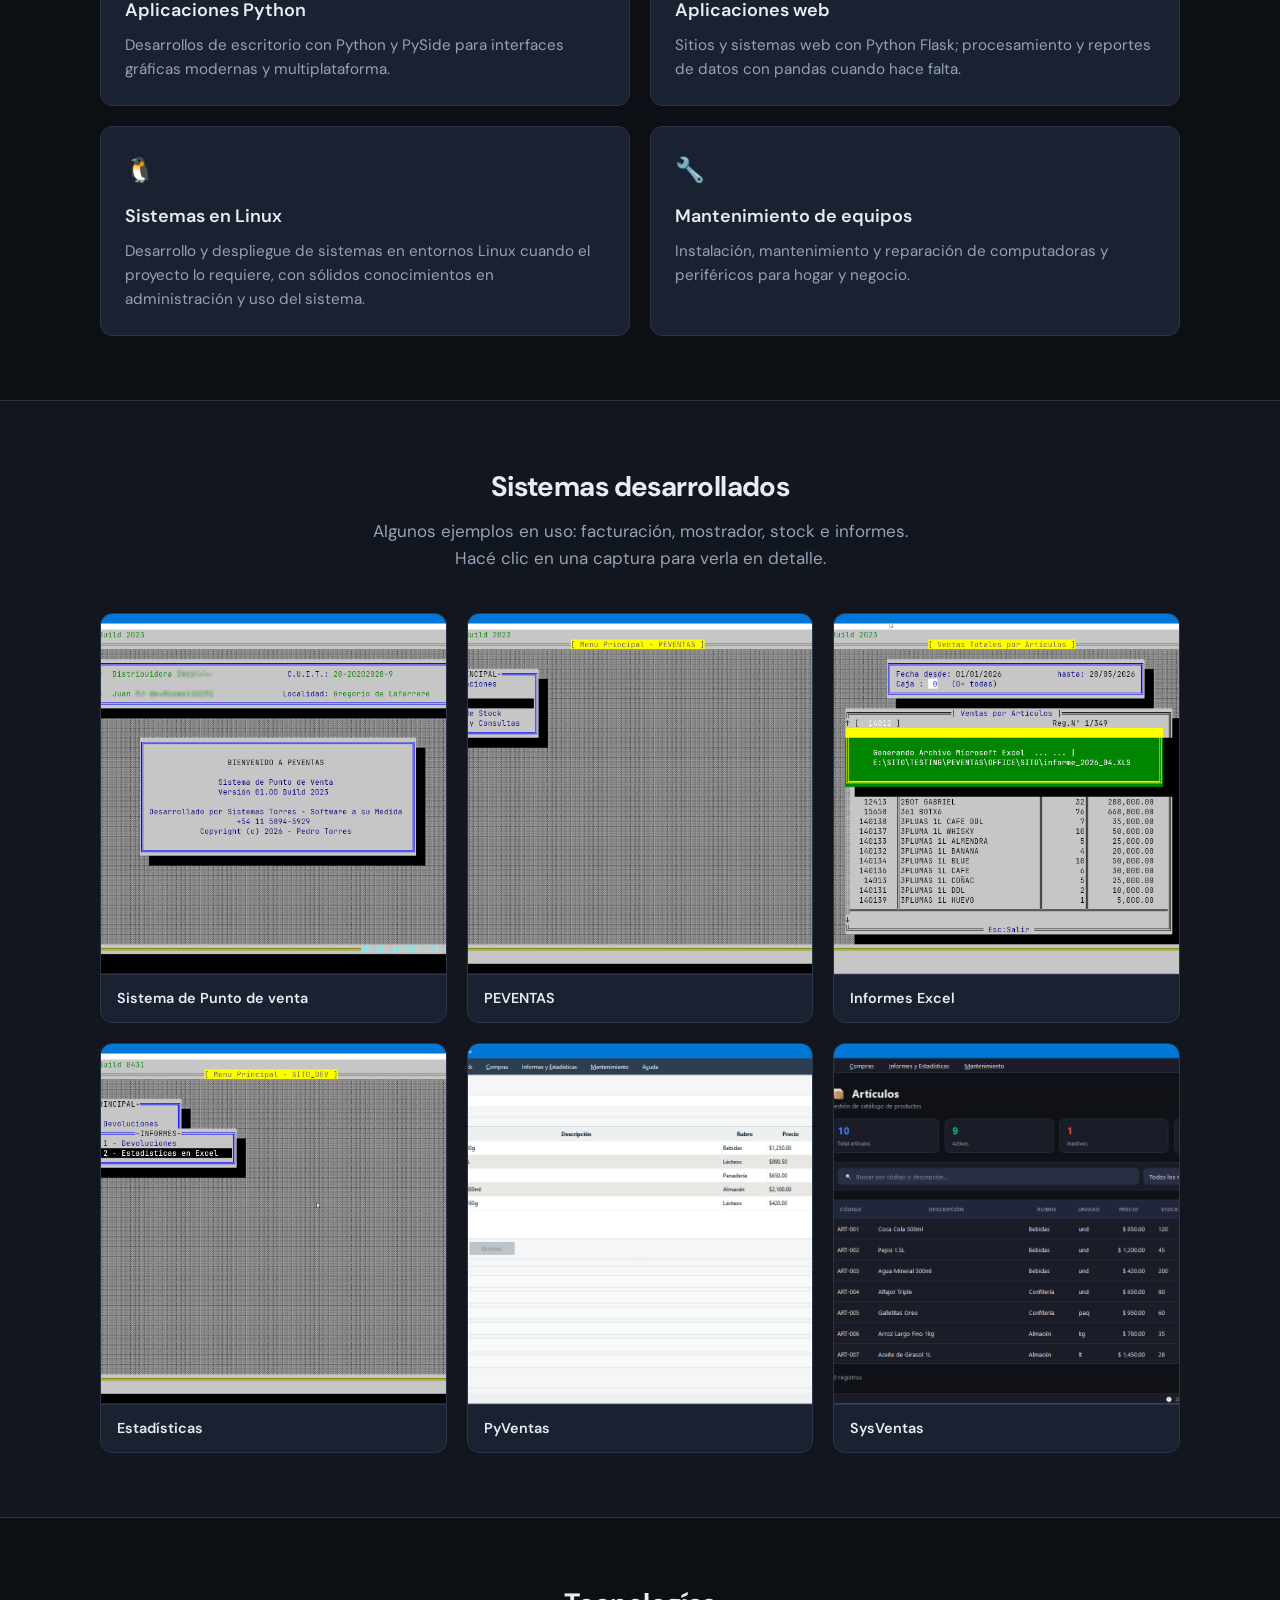
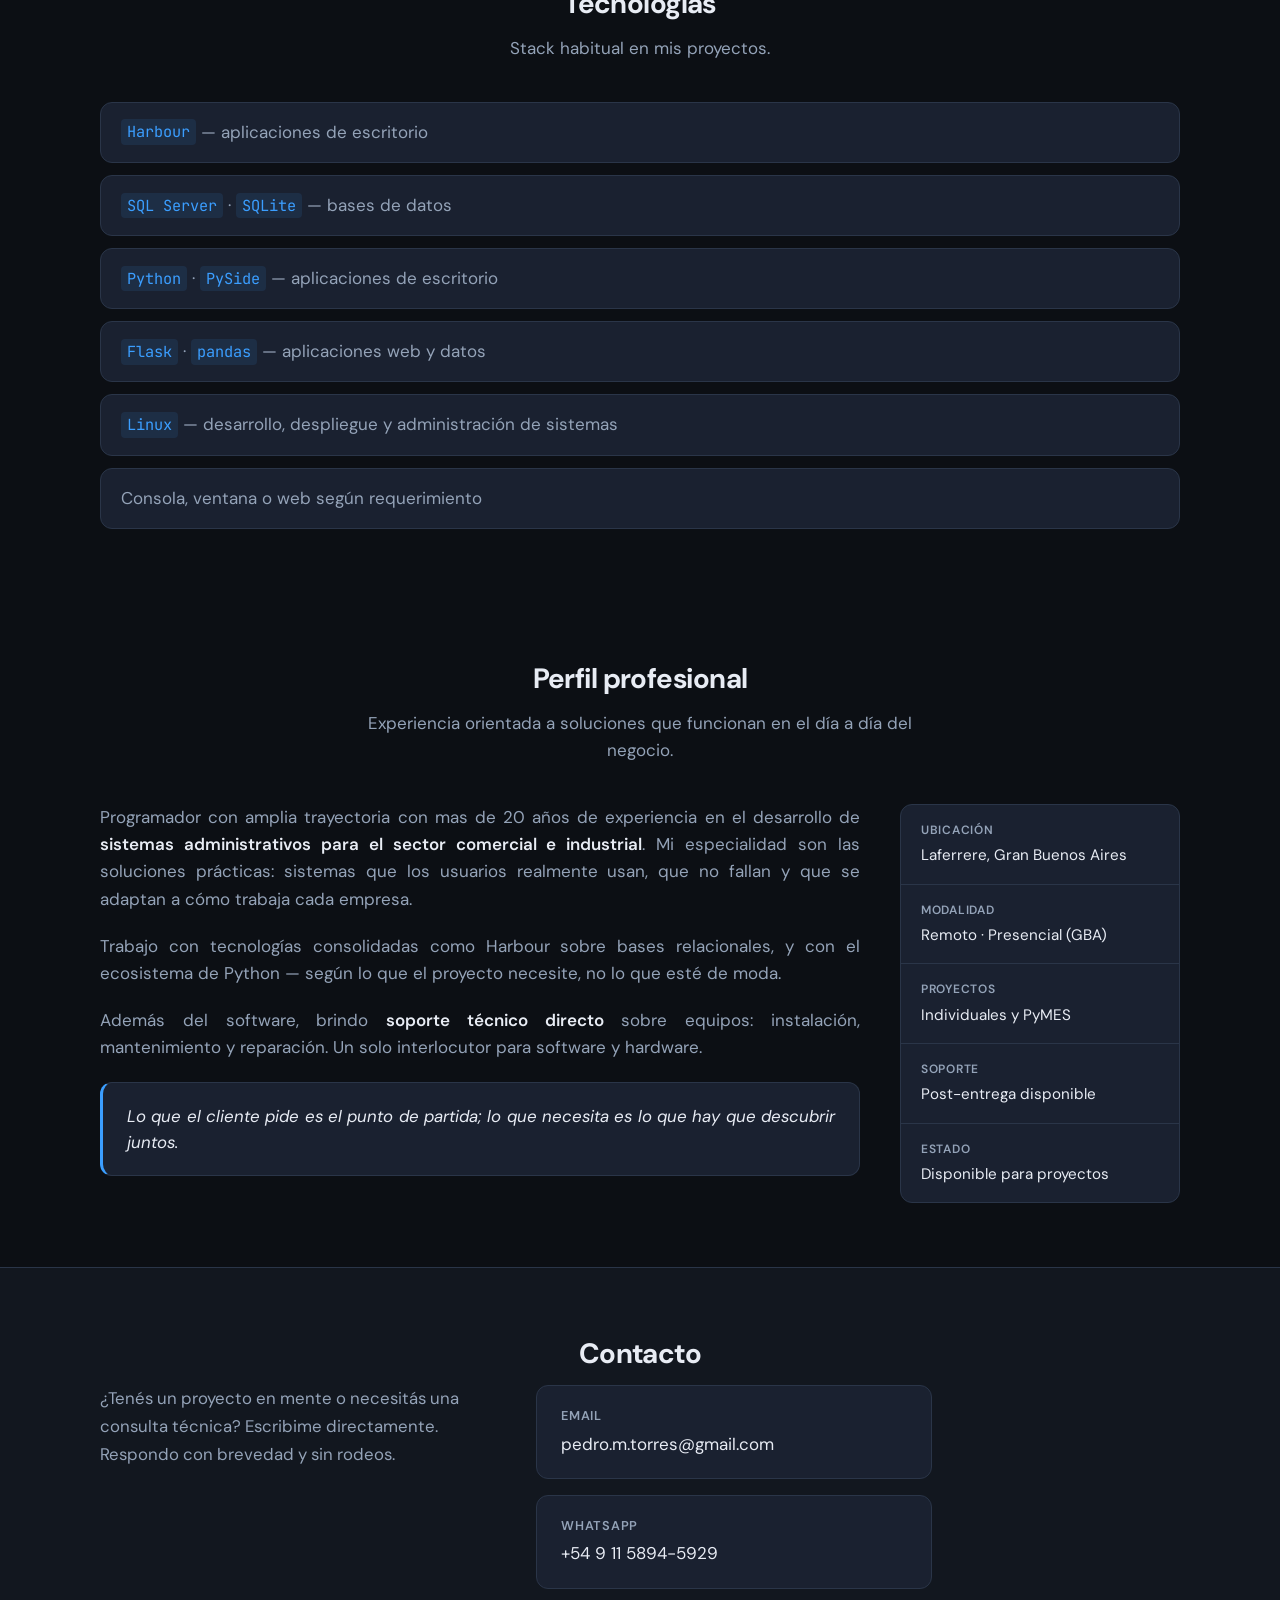
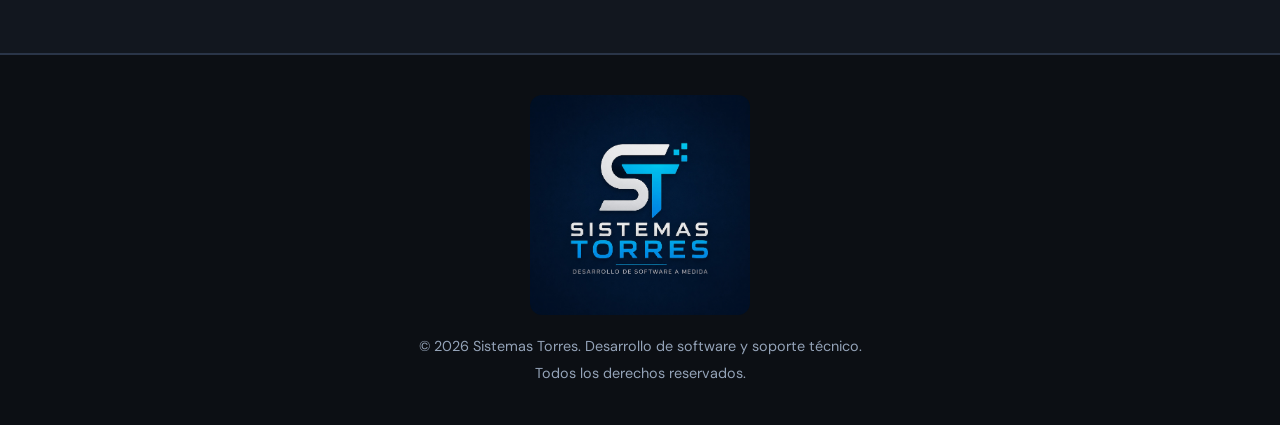
==== commit b2429d99: "Se agrego logo y capturas de sistemas Se mejoraron textos." ====
--- a/index.html
+++ b/index.html
@@ -5,6 +5,7 @@
   <meta name="viewport" content="width=device-width, initial-scale=1.0">
   <meta name="description" content="Sistemas administrativos, aplicaciones web con Flask, facturación y ventas. Harbour, SQL Server, Python, PySide, pandas. Mantenimiento de equipos.">
   <title>Sistemas Torres — Desarrollo y soporte técnico</title>
+  <link rel="icon" href="imgs/logo_big_croped.jpg" type="image/jpeg">
   <link rel="preconnect" href="https://fonts.googleapis.com">
   <link rel="preconnect" href="https://fonts.gstatic.com" crossorigin>
   <link href="https://fonts.googleapis.com/css2?family=DM+Sans:ital,opsz,wght@0,9..40,400;0,9..40,500;0,9..40,600;0,9..40,700;1,9..40,400&family=JetBrains+Mono:wght@400;500&family=Syne:wght@600;700&display=swap" rel="stylesheet">
@@ -13,12 +14,13 @@
 <body>
   <header class="site-header">
     <div class="container header-inner">
-      <a href="#" class="logo" aria-label="Inicio">
-        <span class="logo-mark">&lt;/&gt;</span>
+      <a href="#" class="logo" aria-label="Inicio — Sistemas Torres">
+        <img class="logo-img" src="imgs/logo_big_croped.jpg" alt="" width="42" height="42">
         <span class="logo-text">Sistemas Torres</span>
       </a>
       <nav class="nav" aria-label="Principal">
         <a href="#servicios">Servicios</a>
+        <a href="#proyectos">Proyectos</a>
         <a href="#tecnologias">Tecnologías</a>
         <a href="#perfil">Perfil</a>
         <a href="#contacto">Contacto</a>
@@ -31,6 +33,7 @@
     </div>
     <div id="nav-menu" class="nav-mobile" hidden>
       <a href="#servicios">Servicios</a>
+      <a href="#proyectos">Proyectos</a>
       <a href="#tecnologias">Tecnologías</a>
       <a href="#perfil">Perfil</a>
       <a href="#contacto">Contacto</a>
@@ -43,12 +46,12 @@
         <div class="hero-content">
           <p class="hero-eyebrow hero-in">Programador · Gran Buenos Aires</p>
           <h1 class="hero-in hero-in-d1">
-            Software que encaja en <span class="hero-accent">tu operación diaria</span>
+            Software que se ajusta a <span class="hero-accent">tu operación diaria</span>
           </h1>
           <p class="hero-lead hero-in hero-in-d2">
             Armo sistemas de facturación, mostrador y gestión — en escritorio, web o Linux —
             con la tecnología que cada caso pide. Si hace falta, también me ocupo de tus equipos:
-            un solo contacto para el programa y el hardware.
+            un solo contacto para el sistema y el hardware.
           </p>
           <div class="hero-actions hero-in hero-in-d3">
             <a class="btn btn-primary" href="#contacto">Consultar proyecto</a>
@@ -56,12 +59,12 @@
           </div>
         </div>
         <aside class="hero-panel hero-in hero-in-d2" aria-label="Resumen de servicios">
-          <p class="hero-panel-title">En la práctica, eso significa</p>
+          <p class="hero-panel-title">En la práctica, esto significa</p>
           <ul class="hero-checklist">
             <li>Facturación y punto de venta</li>
             <li>Sistemas administrativos a medida</li>
-            <li>Apps con Harbour, Python o Flask</li>
-            <li>Linux, datos y soporte de PCs</li>
+            <li>Aplicaciones en Harbour, Python o Flask</li>
+            <li>Linux, Bases de datos y soporte de PCs</li>
           </ul>
         </aside>
       </div>
@@ -108,7 +111,54 @@
       </div>
     </section>
 
-    <section id="tecnologias" class="section section-alt">
+    <section id="proyectos" class="section section-alt">
+      <div class="container">
+        <h2 class="section-title reveal">Sistemas desarrollados</h2>
+        <p class="section-intro reveal">
+          Algunos ejemplos en uso: facturación, mostrador, stock e informes. Hacé clic en una captura para verla en detalle.
+        </p>
+        <ul class="gallery reveal-stagger">
+          <li>
+            <button type="button" class="gallery-trigger" data-img="imgs/capture_02.png" data-caption="PEVENTAS — Sistema de punto de venta">
+              <img src="imgs/capture_02.png" alt="PEVENTAS, pantalla de bienvenida" width="640" height="360" loading="lazy">
+              <span class="gallery-label">Sistema de Punto de venta</span>
+            </button>
+          </li>
+          <li>
+            <button type="button" class="gallery-trigger" data-img="imgs/capture_01.png" data-caption="PEVENTAS — Menú principal de ventas y gestión">
+              <img src="imgs/capture_01.png" alt="PEVENTAS, menú principal" width="640" height="360" loading="lazy">
+              <span class="gallery-label">PEVENTAS</span>
+            </button>
+          </li>
+          <li>
+            <button type="button" class="gallery-trigger" data-img="imgs/capture_03.png" data-caption="PEVENTAS — Informes y exportación a Excel">
+              <img src="imgs/capture_03.png" alt="PEVENTAS, reportes a Excel" width="640" height="360" loading="lazy">
+              <span class="gallery-label">Informes Excel</span>
+            </button>
+          </li>
+          <li>
+            <button type="button" class="gallery-trigger" data-img="imgs/capture_04.png" data-caption="SITO_DEV — Devoluciones e informes estadísticos">
+              <img src="imgs/capture_04.png" alt="SITO_DEV, menú de informes" width="640" height="360" loading="lazy">
+              <span class="gallery-label">Estadísticas</span>
+            </button>
+          </li>
+          <li>
+            <button type="button" class="gallery-trigger" data-img="imgs/capture_05.png" data-caption="PyVentas — Gestión de artículos con Python">
+              <img src="imgs/capture_05.png" alt="PyVentas, ABM de artículos" width="640" height="360" loading="lazy">
+              <span class="gallery-label">PyVentas</span>
+            </button>
+          </li>
+          <li>
+            <button type="button" class="gallery-trigger" data-img="imgs/capture_06.png" data-caption="SysVentas — Panel de catálogo y stock">
+              <img src="imgs/capture_06.png" alt="SysVentas, gestión de artículos" width="640" height="360" loading="lazy">
+              <span class="gallery-label">SysVentas</span>
+            </button>
+          </li>
+        </ul>
+      </div>
+    </section>
+
+    <section id="tecnologias" class="section">
       <div class="container">
         <h2 class="section-title reveal">Tecnologías</h2>
         <p class="section-intro reveal">Stack habitual en mis proyectos.</p>
@@ -195,10 +245,29 @@
     </section>
   </main>
 
+  <dialog id="lightbox" class="lightbox" aria-label="Vista ampliada de captura">
+    <form method="dialog" class="lightbox-close-form">
+      <button type="submit" class="lightbox-close" aria-label="Cerrar">×</button>
+    </form>
+    <div class="lightbox-body">
+      <button type="button" id="lightbox-prev" class="lightbox-nav lightbox-prev" aria-label="Captura anterior">‹</button>
+      <figure class="lightbox-figure">
+        <div class="lightbox-media">
+          <img id="lightbox-img" src="" alt="">
+        </div>
+        <figcaption id="lightbox-caption"></figcaption>
+      </figure>
+      <button type="button" id="lightbox-next" class="lightbox-nav lightbox-next" aria-label="Captura siguiente">›</button>
+    </div>
+  </dialog>
+
   <footer class="site-footer">
-    <div class="container">
-      <p>&copy; <span id="year"></span> Sistemas Torres. Desarrollo de software y soporte técnico.</p>
-      <p class="footer-location">Gran Buenos Aires, Argentina</p>
+    <div class="container footer-inner">
+      <img class="footer-logo" src="imgs/logo_big_full.jpg" alt="Sistemas Torres — Desarrollo de software a medida" width="220" height="220" loading="lazy">
+      <div class="footer-legal">
+        <p>&copy; <span id="year"></span> Sistemas Torres. Desarrollo de software y soporte técnico.</p>
+        <p class="footer-rights">Todos los derechos reservados.</p>
+      </div>
     </div>
   </footer>
 
--- a/styles.css
+++ b/styles.css
@@ -66,10 +66,12 @@
   color: var(--text);
 }
 
-.logo-mark {
-  font-family: var(--font-mono);
-  font-size: 1.1rem;
-  color: var(--accent);
+.logo-img {
+  width: 42px;
+  height: 42px;
+  border-radius: 8px;
+  object-fit: cover;
+  flex-shrink: 0;
 }
 
 .logo-text {
@@ -175,6 +177,33 @@
   padding: 20rem 0 20rem;
   overflow: hidden;
   border-bottom: 1px solid var(--border);
+}
+
+.hero::before {
+  content: "";
+  position: absolute;
+  inset: 0;
+  z-index: 0;
+  background-image: url("imgs/logo_big.jpg");
+  background-repeat: no-repeat;
+  background-position: center 28%;
+  background-size: min(78%, 340px);
+  opacity: 0.15;
+  pointer-events: none;
+}
+
+@media (max-width: 899px) {
+  .hero::before {
+    background-position: center 12%;
+    background-size: min(82%, 300px);
+  }
+}
+
+@media (min-width: 900px) {
+  .hero::before {
+    background-position: 17% center;
+    background-size: min(48%, 460px);
+  }
 }
 
 .hero-glow {
@@ -186,6 +215,7 @@
   aspect-ratio: 1;
   background: radial-gradient(circle, var(--accent-glow) 0%, transparent 70%);
   pointer-events: none;
+  z-index: 1;
   animation: glow-drift 8s ease-in-out infinite alternate;
 }
 
@@ -196,11 +226,13 @@
   right: auto;
   width: 45%;
   max-width: 400px;
+  z-index: 1;
   animation-delay: -4s;
 }
 
 .hero-grid {
   position: relative;
+  z-index: 2;
   display: grid;
   gap: 2.75rem;
   align-items: center;
@@ -625,12 +657,211 @@
   color: var(--accent);
 }
 
+/* Gallery */
+.gallery {
+  list-style: none;
+  margin: 0;
+  padding: 0;
+  display: grid;
+  gap: 1.25rem;
+  grid-template-columns: 1fr;
+}
+
+@media (min-width: 600px) {
+  .gallery {
+    grid-template-columns: repeat(2, 1fr);
+  }
+}
+
+@media (min-width: 960px) {
+  .gallery {
+    grid-template-columns: repeat(3, 1fr);
+  }
+}
+
+.gallery-trigger {
+  display: block;
+  width: 100%;
+  padding: 0;
+  border: 1px solid var(--border);
+  border-radius: var(--radius);
+  background: var(--surface);
+  cursor: pointer;
+  overflow: hidden;
+  text-align: left;
+  color: inherit;
+  font: inherit;
+  transition: border-color 0.25s, transform 0.25s, box-shadow 0.25s;
+}
+
+.gallery-trigger:hover {
+  border-color: var(--accent-dim);
+  transform: translateY(-3px);
+  box-shadow: 0 12px 28px rgba(0, 0, 0, 0.25);
+}
+
+.gallery-trigger:focus-visible {
+  outline: 2px solid var(--accent);
+  outline-offset: 2px;
+}
+
+.gallery-trigger img {
+  display: block;
+  width: 100%;
+  aspect-ratio: 16 / 10;
+  object-fit: cover;
+  object-position: top center;
+  background: #1e2430;
+}
+
+.gallery-label {
+  display: block;
+  padding: 0.75rem 1rem;
+  font-size: 0.9rem;
+  font-weight: 600;
+  color: var(--text);
+  border-top: 1px solid var(--border);
+}
+
+/* Lightbox */
+.lightbox {
+  position: relative;
+  width: min(96vw, 1100px);
+  max-height: 92vh;
+  padding: 0;
+  border: 1px solid var(--border);
+  border-radius: var(--radius);
+  background: var(--bg-alt);
+  color: var(--text);
+}
+
+.lightbox::backdrop {
+  background: rgba(0, 0, 0, 0.82);
+  backdrop-filter: blur(4px);
+}
+
+.lightbox-body {
+  display: flex;
+  align-items: stretch;
+  min-height: 0;
+}
+
+.lightbox-figure {
+  display: flex;
+  flex-direction: column;
+  margin: 0;
+  flex: 1;
+  min-width: 0;
+  min-height: min(72vh, calc(92vh - 6rem));
+}
+
+.lightbox-media {
+  flex: 1;
+  display: flex;
+  align-items: center;
+  justify-content: center;
+  min-height: 0;
+  padding: 1rem;
+  background: #0a0d12;
+}
+
+.lightbox img {
+  display: block;
+  width: auto;
+  height: auto;
+  max-width: 100%;
+  max-height: 100%;
+  object-fit: contain;
+}
+
+.lightbox-nav {
+  flex-shrink: 0;
+  align-self: center;
+  width: 2.75rem;
+  margin: 0 0.25rem;
+  padding: 0;
+  border: 1px solid var(--border);
+  border-radius: 8px;
+  background: var(--surface);
+  color: var(--text);
+  font-size: 1.75rem;
+  line-height: 1;
+  cursor: pointer;
+  transition: border-color 0.2s, color 0.2s, background 0.2s;
+}
+
+.lightbox-nav:hover {
+  border-color: var(--accent);
+  color: var(--accent);
+  background: rgba(59, 158, 255, 0.08);
+}
+
+.lightbox-close-form {
+  margin: 0;
+}
+
+.lightbox figcaption {
+  padding: 1rem 1.25rem;
+  font-size: 0.95rem;
+  color: var(--text-muted);
+  text-align: center;
+  border-top: 1px solid var(--border);
+}
+
+.lightbox-close {
+  position: absolute;
+  top: 0.75rem;
+  right: 0.75rem;
+  z-index: 2;
+  width: 2.5rem;
+  height: 2.5rem;
+  padding: 0;
+  border: 1px solid var(--border);
+  border-radius: 8px;
+  background: var(--surface);
+  color: var(--text);
+  font-size: 1.5rem;
+  line-height: 1;
+  cursor: pointer;
+  transition: border-color 0.2s, color 0.2s;
+}
+
+.lightbox-close:hover {
+  border-color: var(--accent);
+  color: var(--accent);
+}
+
+.lightbox[open] {
+  overflow: auto;
+}
+
+@media (max-width: 520px) {
+  .lightbox-nav {
+    width: 2.25rem;
+    font-size: 1.5rem;
+  }
+}
+
 /* Footer */
 .site-footer {
-  padding: 2rem 0;
+  padding: 2.5rem 0;
   border-top: 1px solid var(--border);
 }
 
+.footer-inner {
+  display: flex;
+  flex-direction: column;
+  align-items: center;
+  gap: 1.25rem;
+}
+
+.footer-logo {
+  width: min(220px, 70vw);
+  height: auto;
+  border-radius: var(--radius);
+  opacity: 0.95;
+}
+
 .site-footer p {
   margin: 0;
   font-size: 0.9rem;
@@ -638,9 +869,18 @@
   text-align: center;
 }
 
-.footer-location {
-  margin-top: 0.5rem !important;
-  font-size: 0.85rem !important;
+.footer-legal {
+  display: flex;
+  flex-direction: column;
+  align-items: center;
+  gap: 0.25rem;
+}
+
+.footer-rights {
+  margin: 0;
+  font-size: 0.8rem;
+  color: var(--text-muted);
+  text-align: center;
 }
 
 /* Animations */
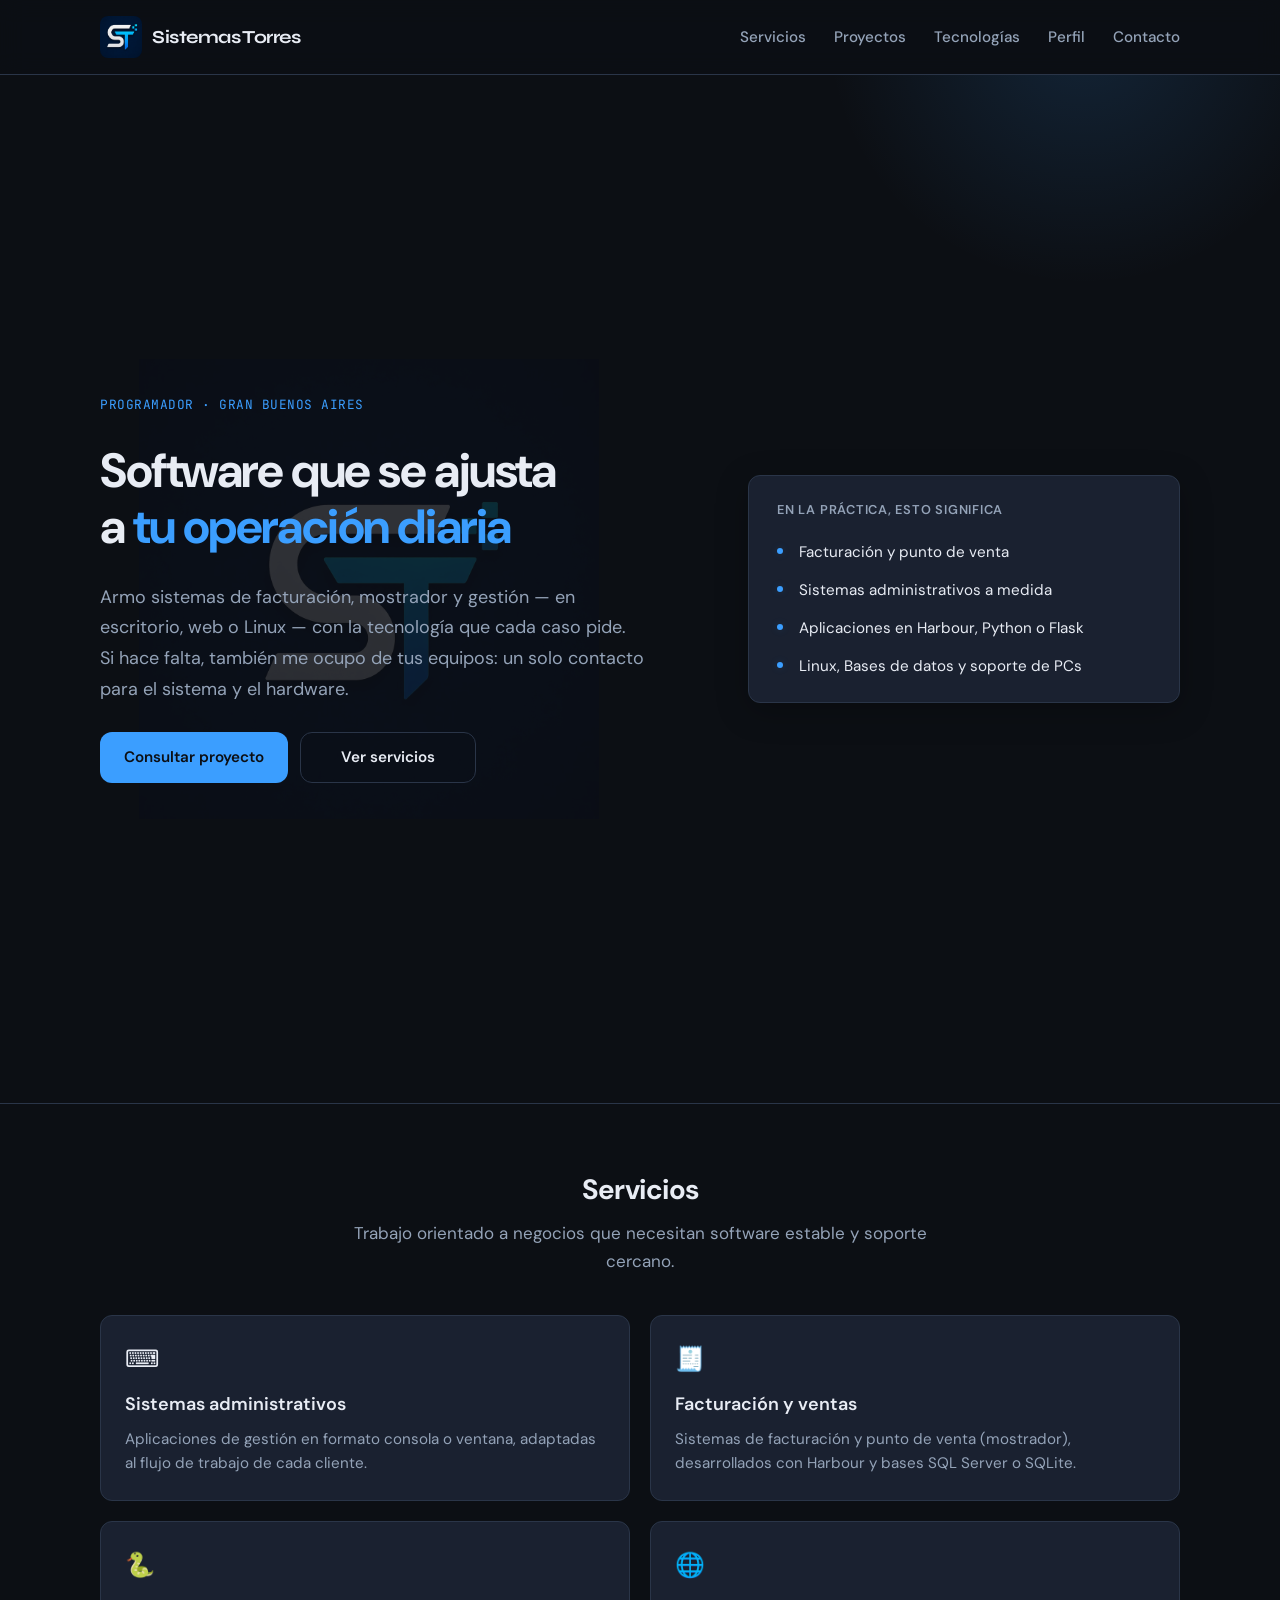
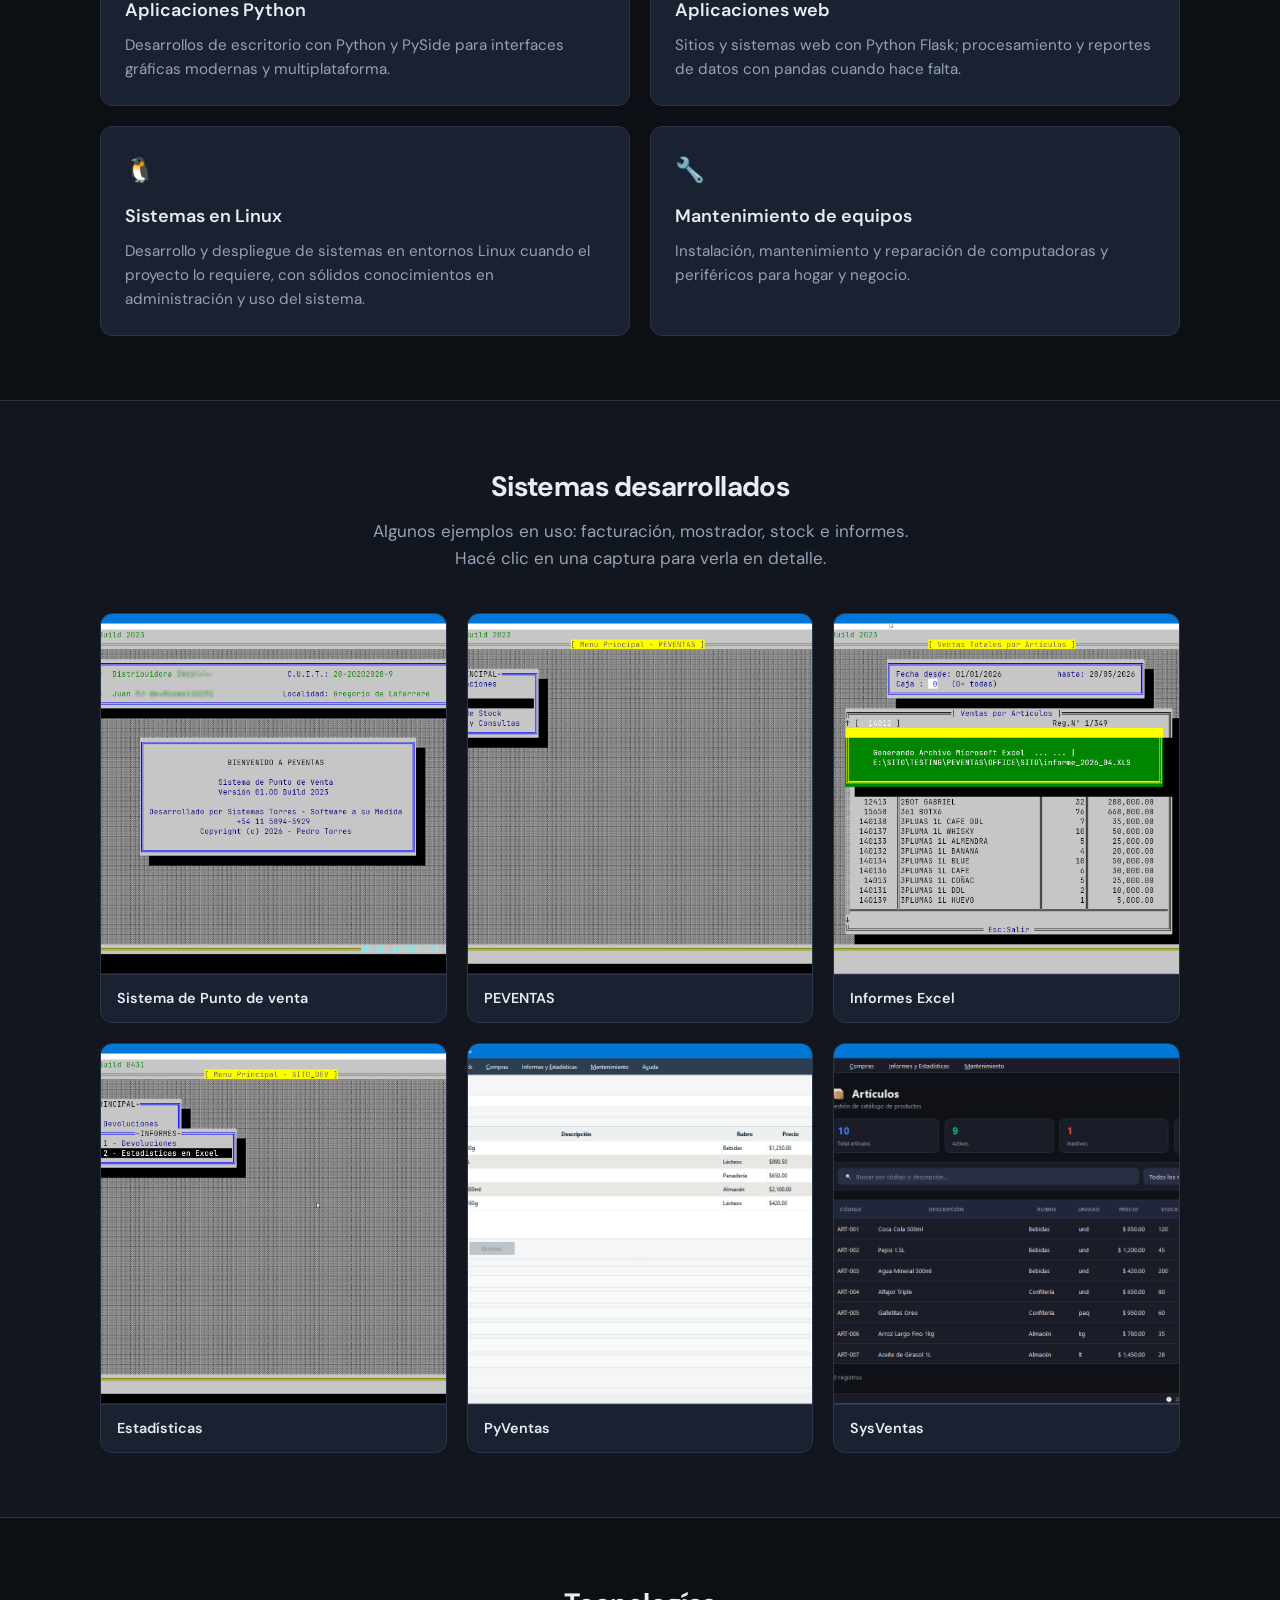
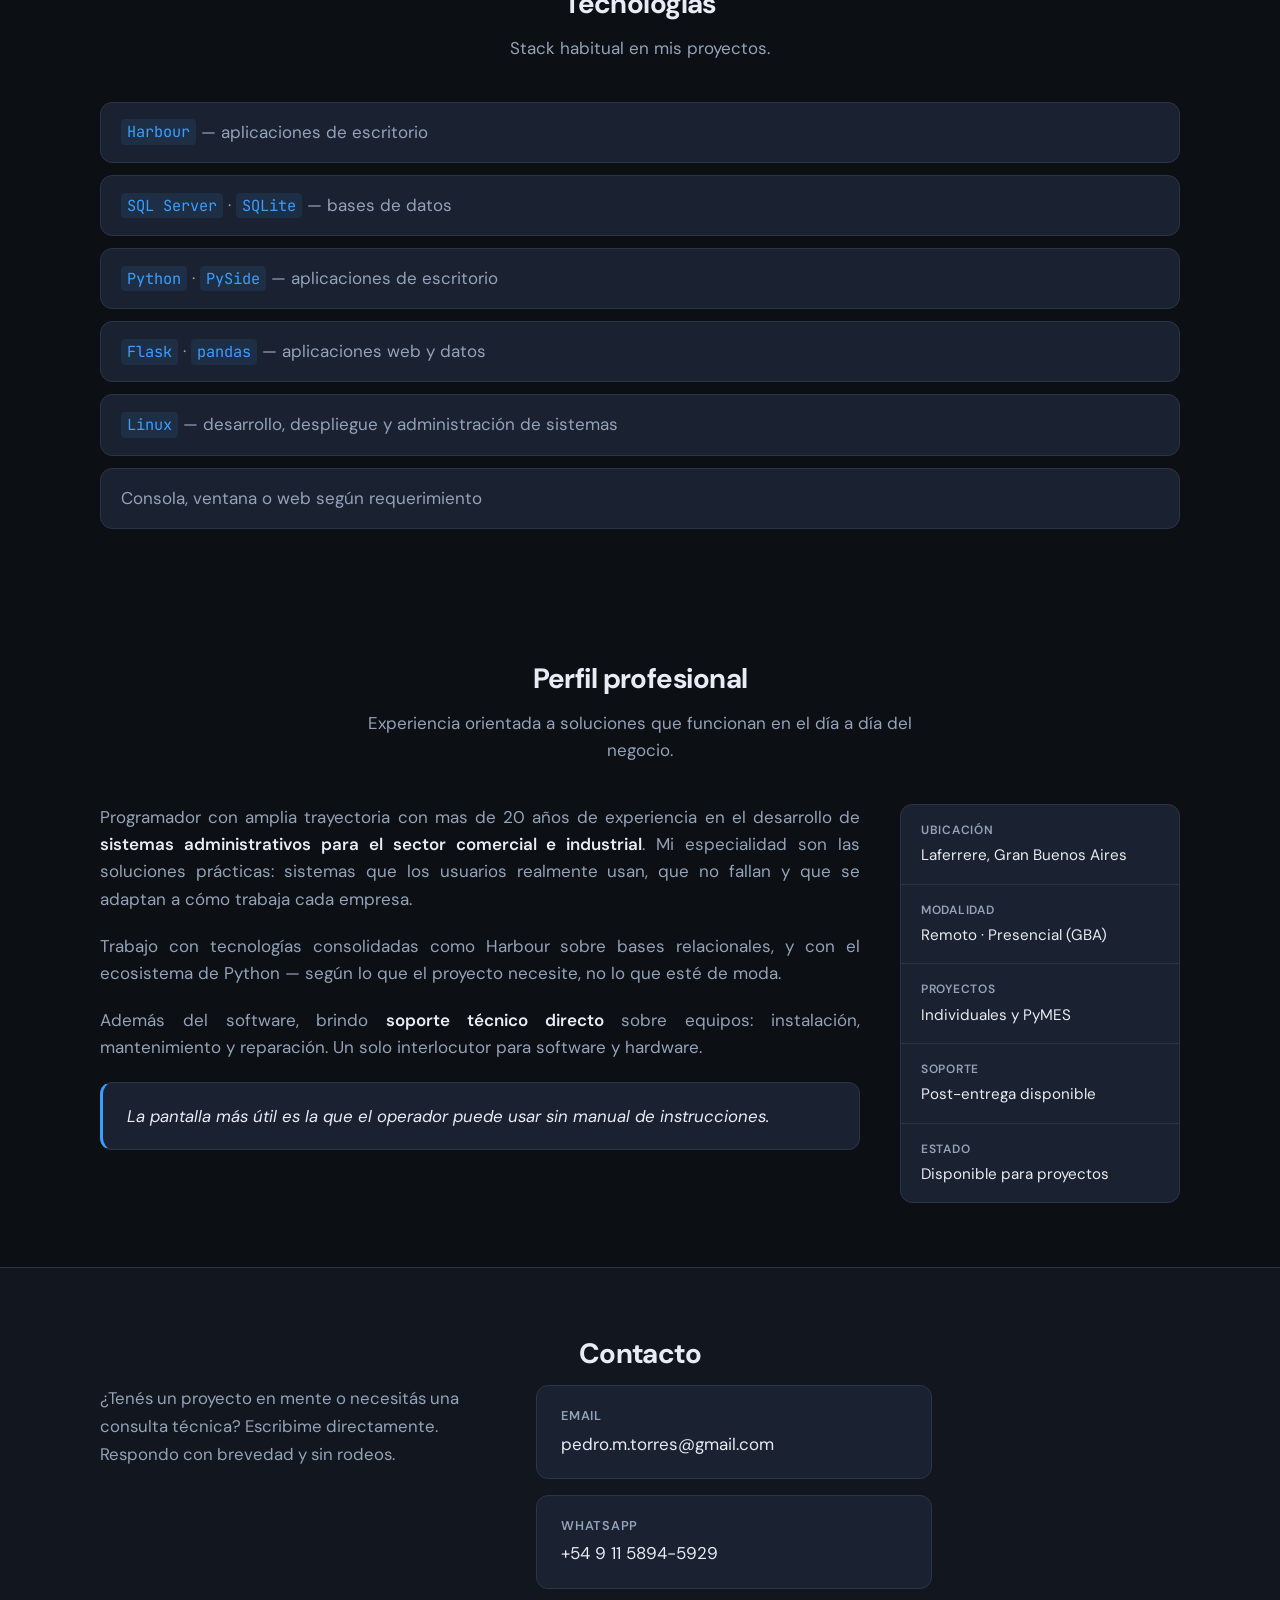
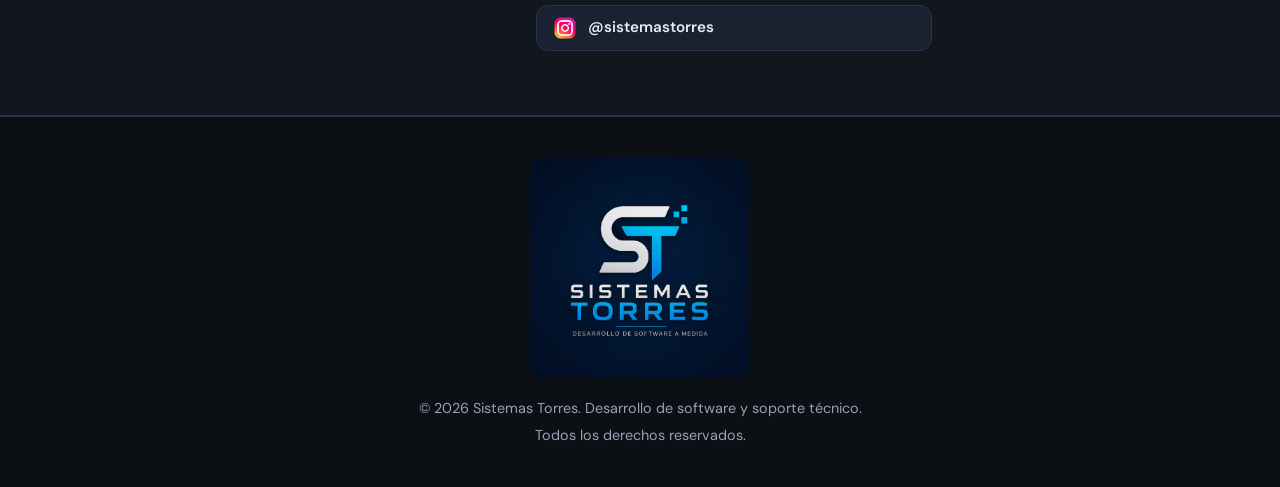
==== commit b7dba4f4: "Se agrego enlace a instagram" ====
--- a/index.html
+++ b/index.html
@@ -239,6 +239,12 @@
                 <span>+54 9 11 5894-5929</span>
               </a>
             </li>
+            <li>
+              <a class="footer-instagram" href="https://www.instagram.com/sistemastorres/" target="_blank" rel="noopener noreferrer">
+                <img src="imgs/logo_instagram.png" alt="" width="28" height="28" loading="lazy">
+                <span>@sistemastorres</span>
+              </a>
+            </li>
           </ul>
         </div>
       </div>
--- a/styles.css
+++ b/styles.css
@@ -862,6 +862,35 @@
   opacity: 0.95;
 }
 
+.footer-instagram {
+  display: inline-flex;
+  align-items: center;
+  gap: 0.6rem;
+  padding: 0.5rem 0.85rem;
+  border: 1px solid var(--border);
+  border-radius: var(--radius);
+  background: var(--surface);
+  color: var(--text);
+  text-decoration: none;
+  font-size: 0.95rem;
+  font-weight: 600;
+  transition: border-color 0.2s, color 0.2s, background 0.2s;
+  width: 100%;
+}
+
+.footer-instagram img {
+  display: block;
+  width: 28px;
+  height: 28px;
+  flex-shrink: 0;
+}
+
+.footer-instagram:hover {
+  border-color: var(--accent);
+  color: var(--accent);
+  background: rgba(59, 158, 255, 0.06);
+}
+
 .site-footer p {
   margin: 0;
   font-size: 0.9rem;
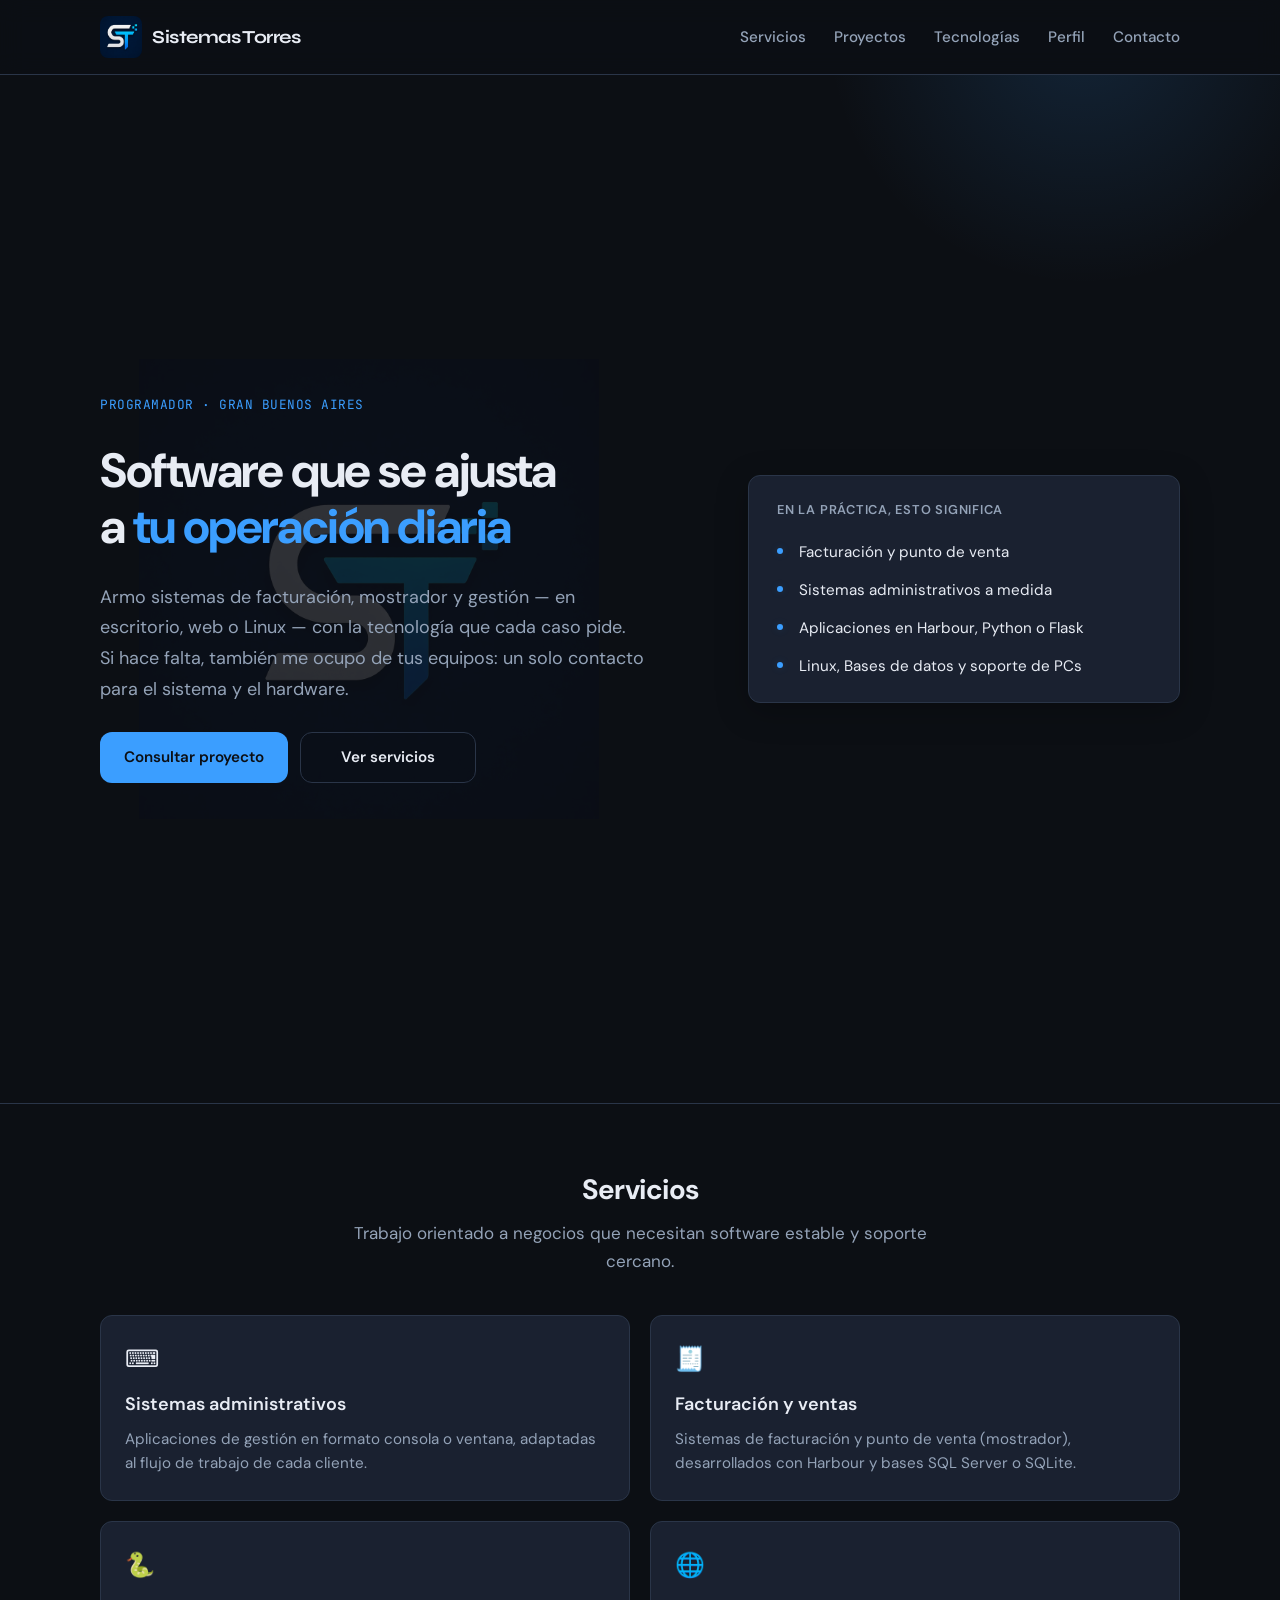
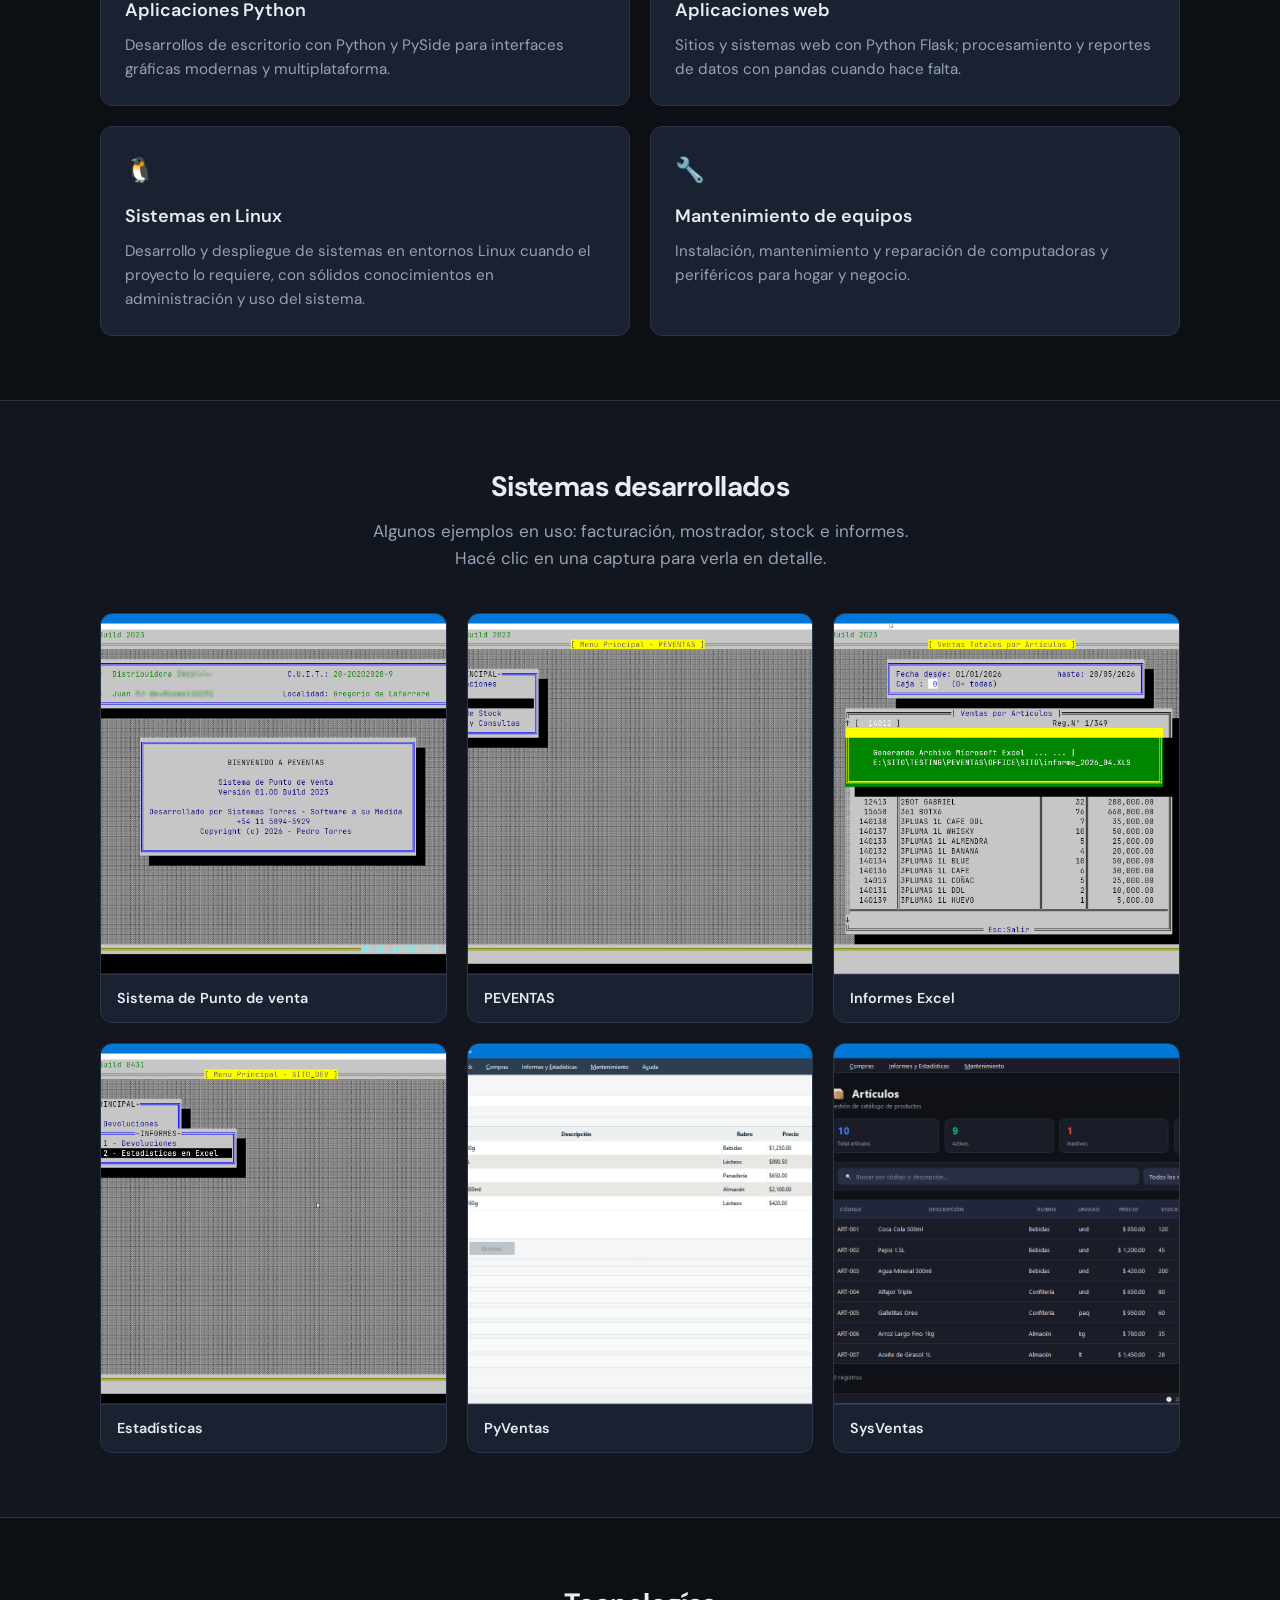
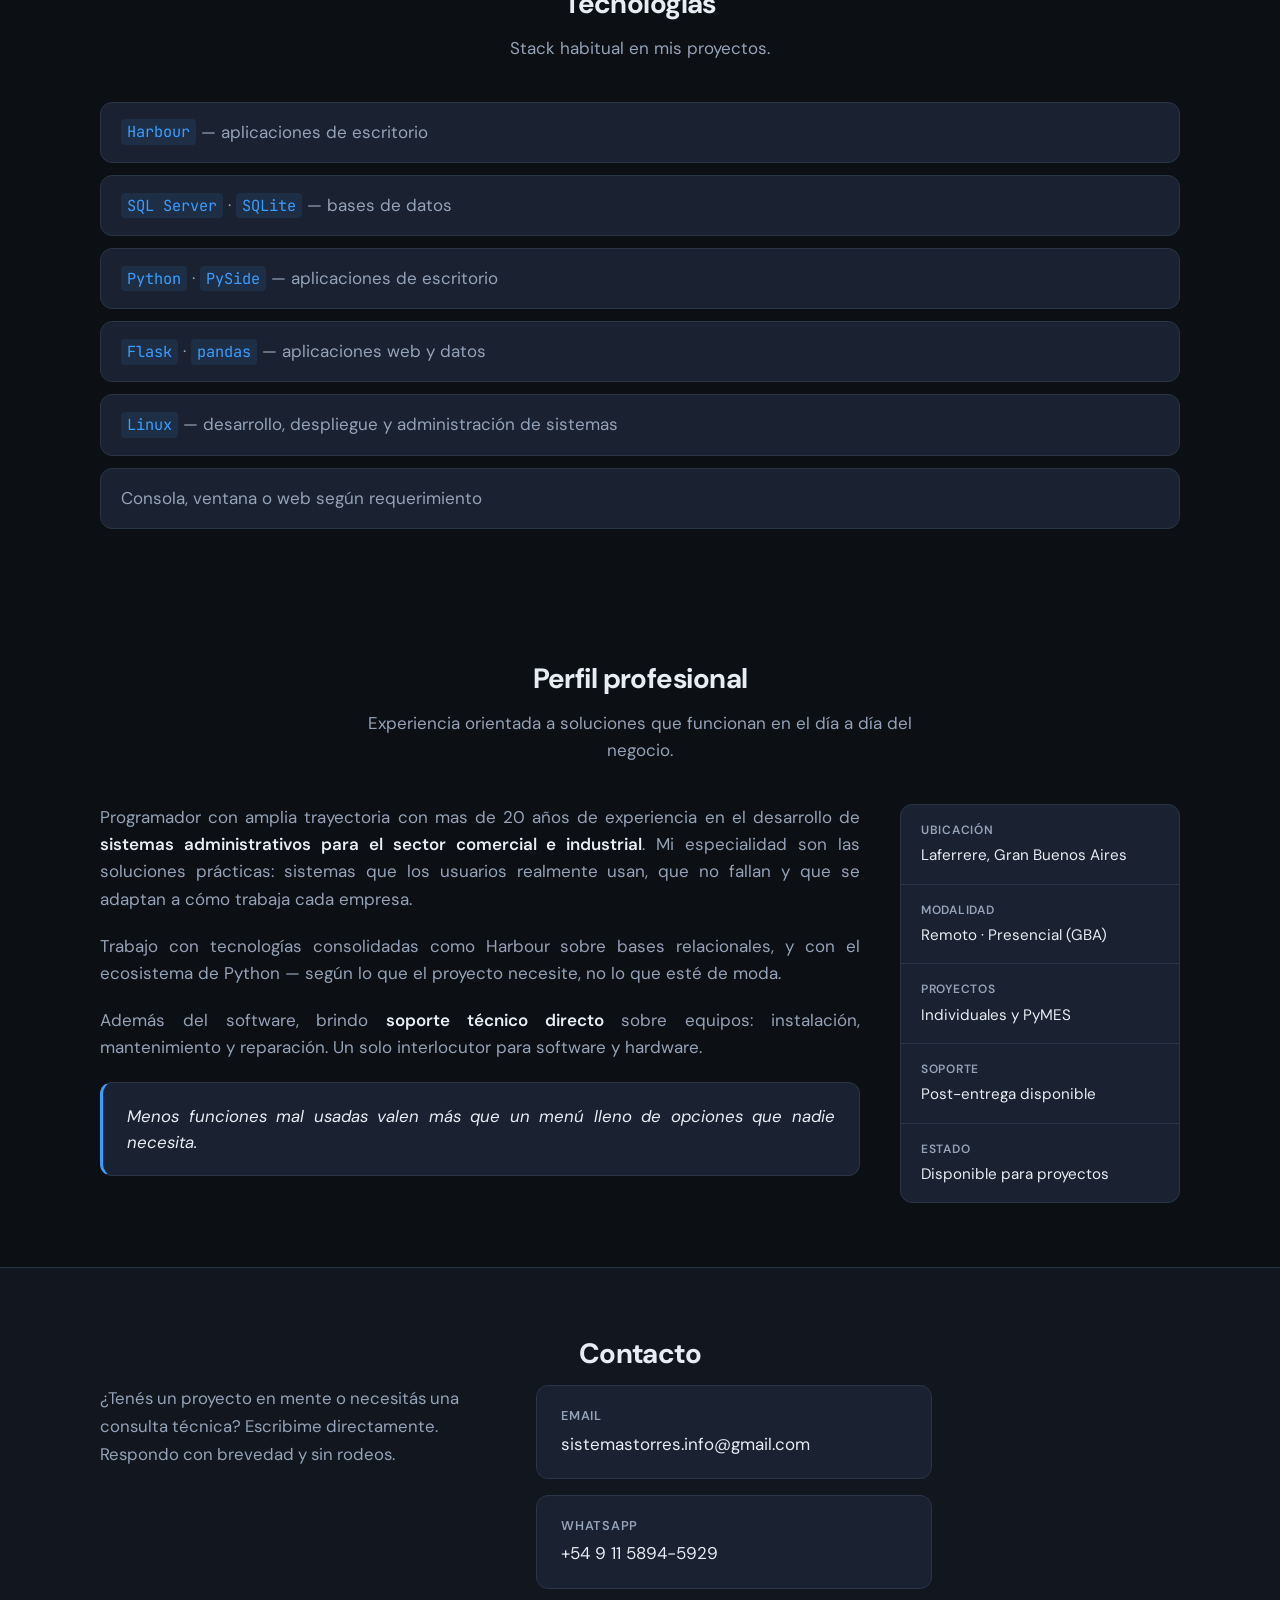
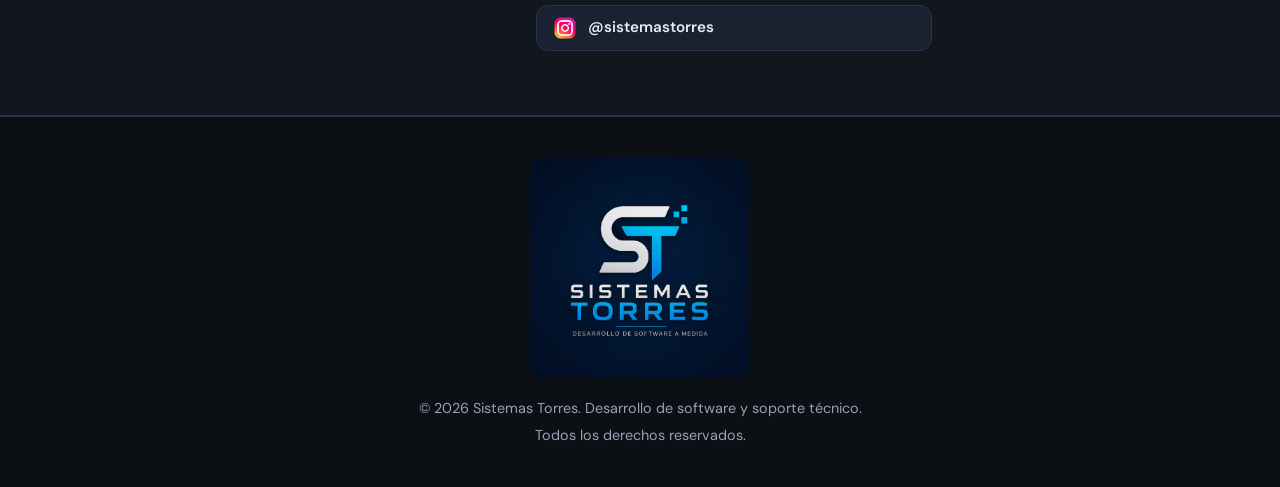
==== commit 33c87fd7: "Se cambio direccion de e-mail de contacto a: sistemastorres.info@gmail.com" ====
--- a/index.html
+++ b/index.html
@@ -228,9 +228,9 @@
           </p>
           <ul class="contact-list reveal reveal-right">
             <li>
-              <a class="contact-item" href="mailto:pedro.m.torres@gmail.com">
+              <a class="contact-item" href="mailto:sistemastorres.info@gmail.com">
                 <span class="contact-label">Email</span>
-                <span>pedro.m.torres@gmail.com</span>
+                <span>sistemastorres.info@gmail.com</span>
               </a>
             </li>
             <li>
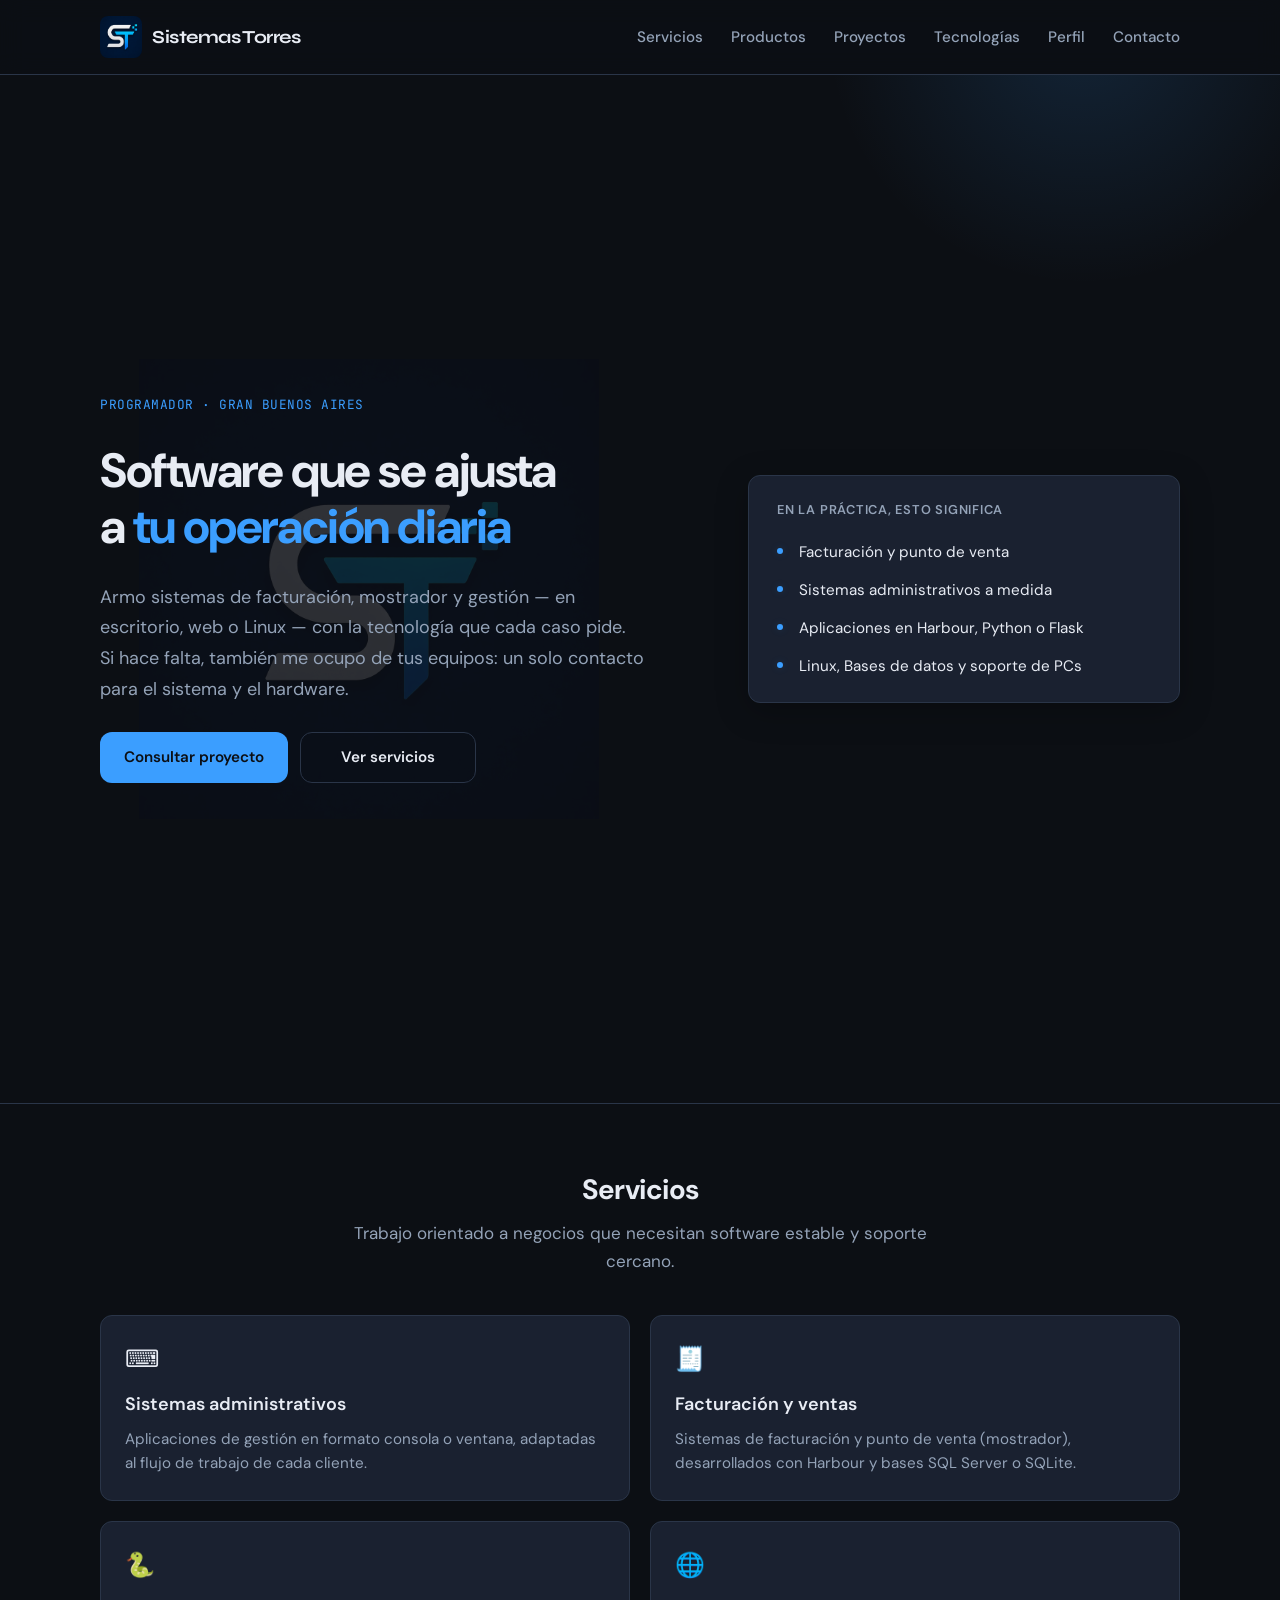
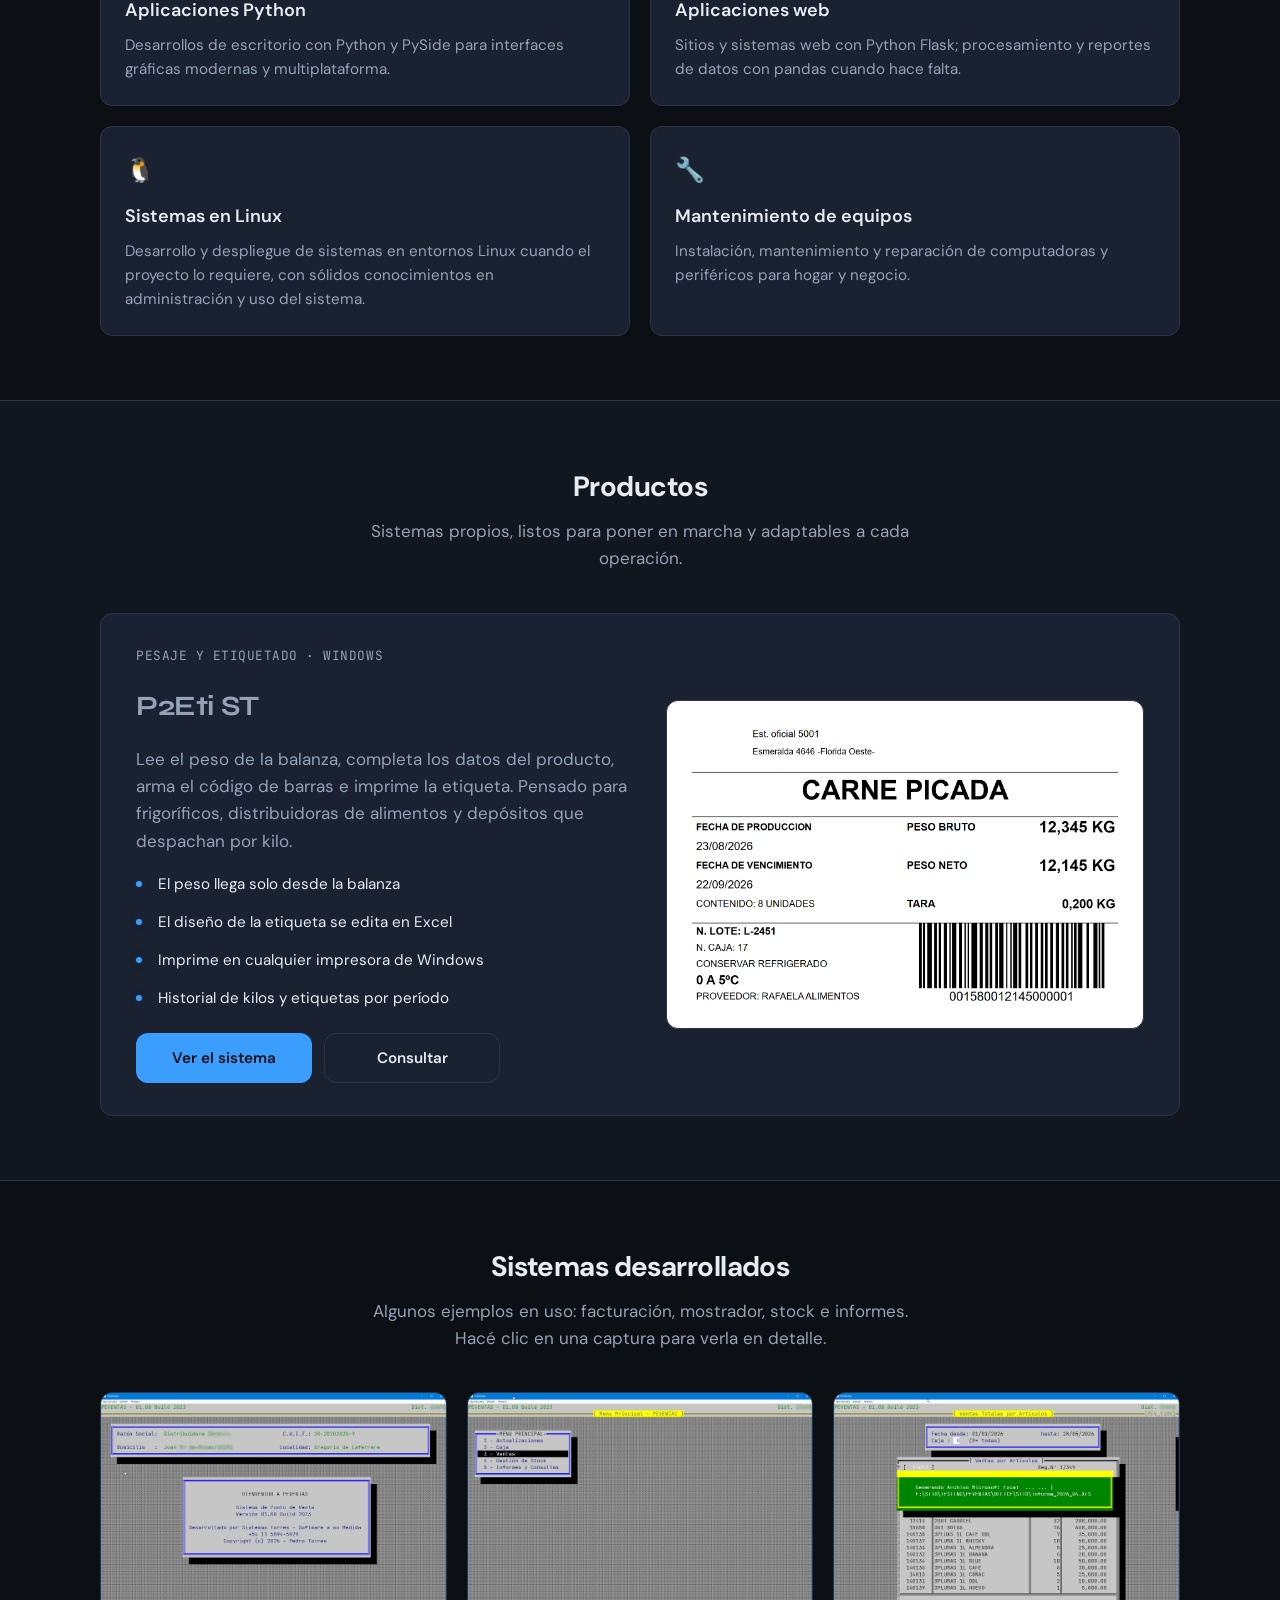
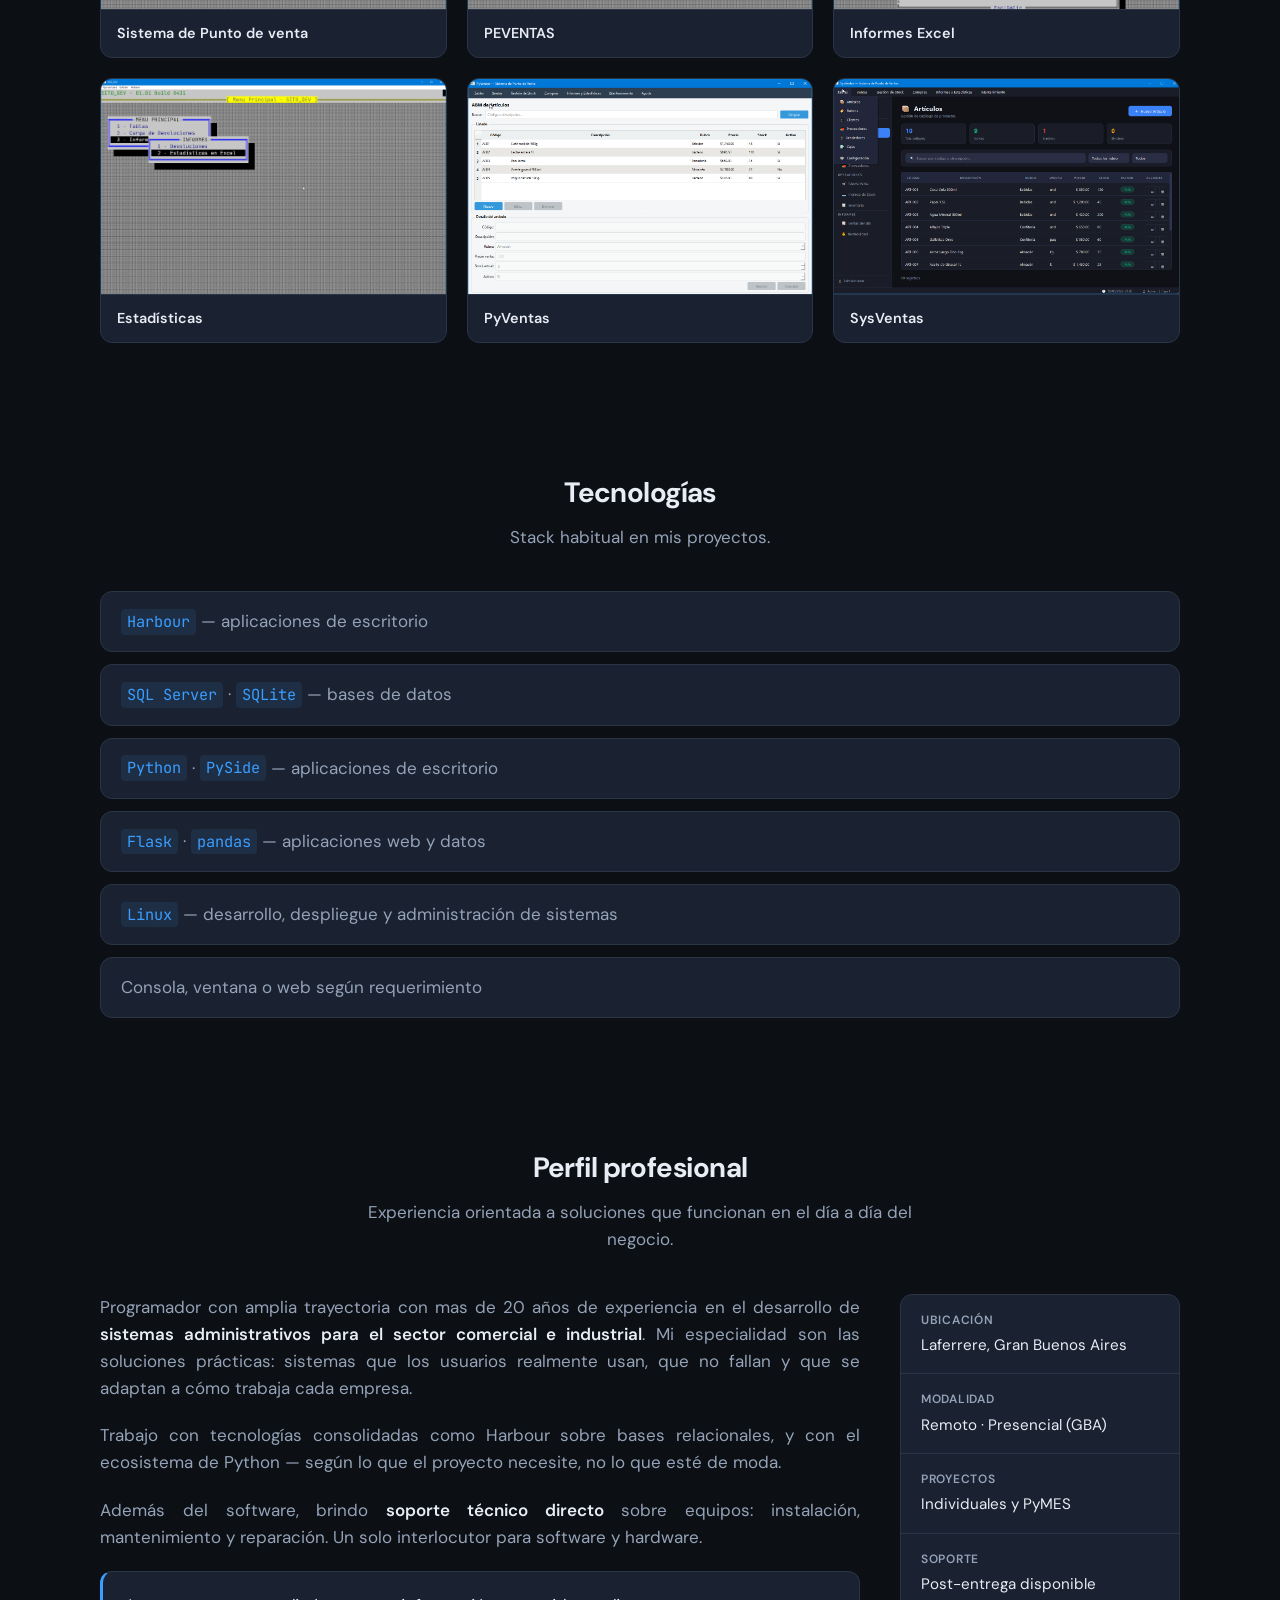
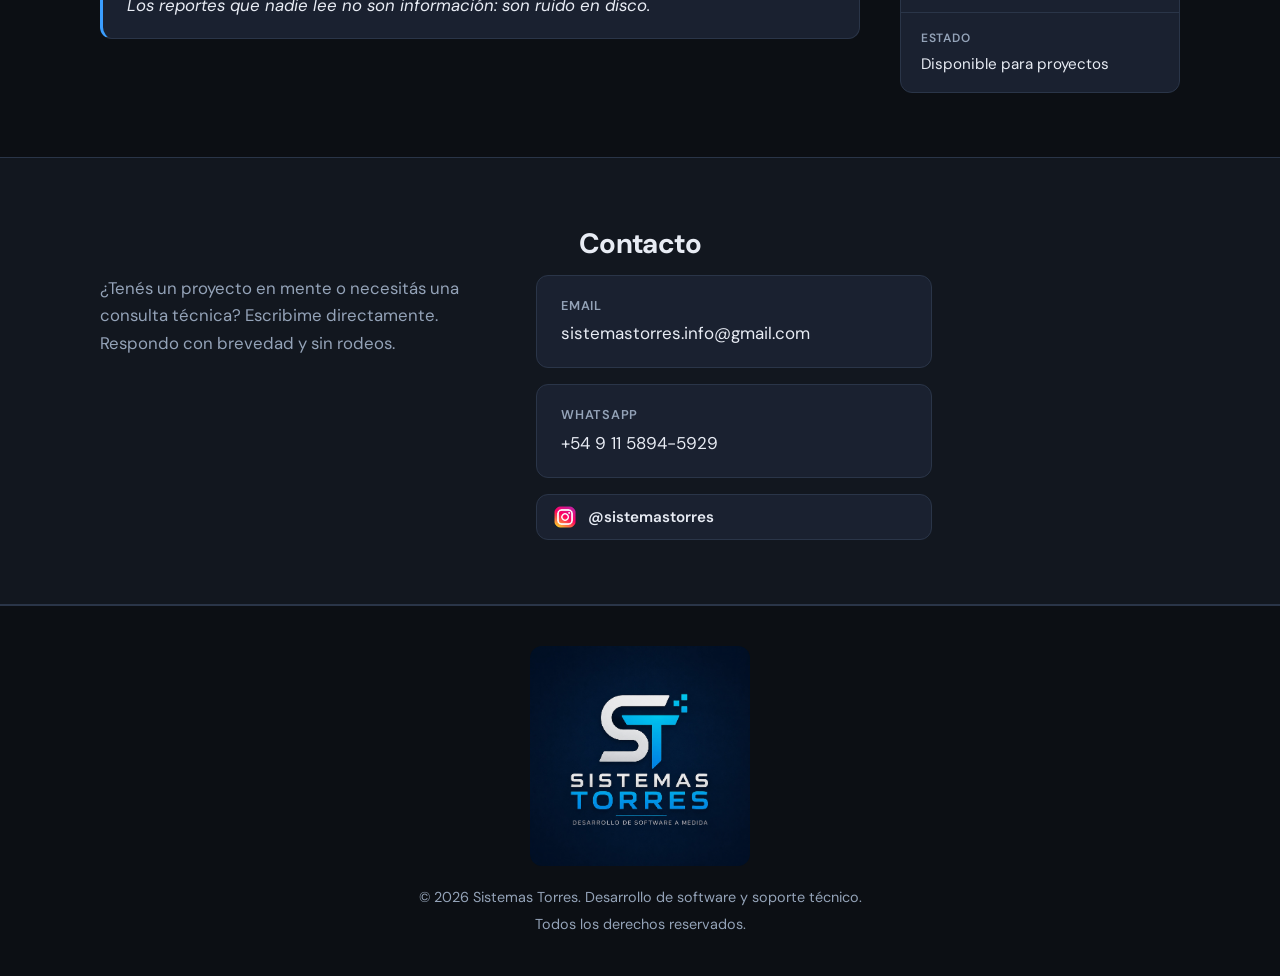
==== commit 93c54f1b: "Se agrego pagina de P2eti ST" ====
--- a/index.html
+++ b/index.html
@@ -20,6 +20,7 @@
       </a>
       <nav class="nav" aria-label="Principal">
         <a href="#servicios">Servicios</a>
+        <a href="#productos">Productos</a>
         <a href="#proyectos">Proyectos</a>
         <a href="#tecnologias">Tecnologías</a>
         <a href="#perfil">Perfil</a>
@@ -33,6 +34,7 @@
     </div>
     <div id="nav-menu" class="nav-mobile" hidden>
       <a href="#servicios">Servicios</a>
+        <a href="#productos">Productos</a>
       <a href="#proyectos">Proyectos</a>
       <a href="#tecnologias">Tecnologías</a>
       <a href="#perfil">Perfil</a>
@@ -111,7 +113,43 @@
       </div>
     </section>
 
-    <section id="proyectos" class="section section-alt">
+    <section id="productos" class="section section-alt">
+      <div class="container">
+        <h2 class="section-title reveal">Productos</h2>
+        <p class="section-intro reveal">
+          Sistemas propios, listos para poner en marcha y adaptables a cada operación.
+        </p>
+
+        <div class="p2-destacado reveal">
+          <div>
+            <p class="hero-eyebrow">Pesaje y etiquetado · Windows</p>
+            <p class="p2-destacado-titulo">P2Eti ST</p>
+            <p>
+              Lee el peso de la balanza, completa los datos del producto, arma el código
+              de barras e imprime la etiqueta. Pensado para frigoríficos, distribuidoras
+              de alimentos y depósitos que despachan por kilo.
+            </p>
+            <ul class="hero-checklist">
+              <li>El peso llega solo desde la balanza</li>
+              <li>El diseño de la etiqueta se edita en Excel</li>
+              <li>Imprime en cualquier impresora de Windows</li>
+              <li>Historial de kilos y etiquetas por período</li>
+            </ul>
+            <div class="hero-actions">
+              <a class="btn btn-primary" href="p2eti.html">Ver el sistema</a>
+              <a class="btn btn-ghost" href="#contacto">Consultar</a>
+            </div>
+          </div>
+          <div class="p2-etiqueta-muestra">
+            <img src="imgs/p2eti_etiqueta.png"
+                 alt="Etiqueta generada por P2Eti ST con pesos, fechas, lote y código de barras"
+                 width="1417" height="944" loading="lazy">
+          </div>
+        </div>
+      </div>
+    </section>
+
+    <section id="proyectos" class="section">
       <div class="container">
         <h2 class="section-title reveal">Sistemas desarrollados</h2>
         <p class="section-intro reveal">
--- a/styles.css
+++ b/styles.css
@@ -1007,3 +1007,307 @@
     transition: none;
   }
 }
+
+/* ============================================================
+   Producto P2Eti ST
+   Usa los mismos tokens del sitio; solo agrega lo que no existe:
+   el visor de peso, la franja de codigo de barras y la grilla
+   de prestaciones.
+   ============================================================ */
+
+/* Visor de peso: reproduce el display de la balanza, que es el
+   dato central del sistema. */
+.p2-visor {
+  background: var(--bg-alt);
+  border: 1px solid var(--border);
+  border-radius: var(--radius);
+  padding: 1.15rem 1.5rem 1.1rem;
+}
+
+.p2-visor-rotulo {
+  font-family: var(--font-mono);
+  font-size: 0.7rem;
+  letter-spacing: 0.16em;
+  text-transform: uppercase;
+  color: var(--text-muted);
+  margin: 0;
+}
+
+.p2-peso {
+  display: flex;
+  align-items: baseline;
+  justify-content: flex-end;
+  gap: 0.4rem;
+  margin: 0.25rem 0 0.35rem;
+  font-family: var(--font-logo);
+  font-size: clamp(2.6rem, 8vw, 3.4rem);
+  font-weight: 700;
+  line-height: 1.1;
+  letter-spacing: -0.035em;
+  font-variant-numeric: tabular-nums;
+}
+
+.p2-peso span {
+  font-size: 1.1rem;
+  font-weight: 600;
+  color: var(--text-muted);
+  letter-spacing: 0;
+}
+
+.p2-visor-estado {
+  display: flex;
+  align-items: center;
+  gap: 0.45rem;
+  margin: 0;
+  font-family: var(--font-mono);
+  font-size: 0.72rem;
+  letter-spacing: 0.08em;
+  text-transform: uppercase;
+  color: #4ade80;
+}
+
+.p2-visor-estado::before {
+  content: "";
+  width: 7px;
+  height: 7px;
+  border-radius: 50%;
+  background: #4ade80;
+  flex: none;
+}
+
+/* Franja de barras con anchos irregulares, como un simbolo real. */
+.p2-barras {
+  height: 22px;
+  margin-top: 2.5rem;
+  opacity: 0.5;
+  background-image: repeating-linear-gradient(90deg,
+    var(--text) 0 2px, transparent 2px 6px,
+    var(--text) 6px 7px, transparent 7px 10px,
+    var(--text) 10px 14px, transparent 14px 16px,
+    var(--text) 16px 17px, transparent 17px 22px,
+    var(--text) 22px 25px, transparent 25px 27px,
+    var(--text) 27px 31px, transparent 31px 34px,
+    var(--text) 34px 35px, transparent 35px 39px,
+    var(--text) 39px 42px, transparent 42px 44px,
+    var(--text) 44px 48px, transparent 48px 51px,
+    var(--text) 51px 52px, transparent 52px 57px,
+    var(--text) 57px 60px, transparent 60px 62px,
+    var(--text) 62px 66px, transparent 66px 69px);
+}
+
+/* Numero de paso dentro de una .card */
+.p2-paso-num {
+  display: block;
+  font-family: var(--font-mono);
+  font-size: 0.72rem;
+  font-weight: 500;
+  letter-spacing: 0.1em;
+  color: var(--accent);
+  margin-bottom: 0.55rem;
+}
+
+/* Grilla de prestaciones por area de trabajo */
+.p2-areas {
+  list-style: none;
+  margin: 0;
+  padding: 0;
+  display: grid;
+  gap: 1.1rem;
+}
+
+@media (min-width: 640px) {
+  .p2-areas {
+    grid-template-columns: repeat(2, 1fr);
+  }
+}
+
+@media (min-width: 980px) {
+  .p2-areas {
+    grid-template-columns: repeat(3, 1fr);
+  }
+}
+
+.p2-area {
+  background: var(--surface);
+  border: 1px solid var(--border);
+  border-radius: var(--radius);
+  padding: 1.35rem 1.4rem 1.5rem;
+}
+
+.p2-area h3 {
+  margin: 0 0 0.9rem;
+  padding-bottom: 0.7rem;
+  border-bottom: 1px solid var(--border);
+  font-size: 0.8rem;
+  font-weight: 700;
+  letter-spacing: 0.12em;
+  text-transform: uppercase;
+  color: var(--text);
+}
+
+.p2-area ul {
+  list-style: none;
+  margin: 0;
+  padding: 0;
+  display: grid;
+  gap: 0.6rem;
+}
+
+.p2-area li {
+  position: relative;
+  padding-left: 1.35rem;
+  font-size: 0.95rem;
+  line-height: 1.5;
+  color: var(--text-muted);
+}
+
+.p2-area li::before {
+  content: "";
+  position: absolute;
+  left: 0;
+  top: 0.55em;
+  width: 7px;
+  height: 7px;
+  border: 1.5px solid var(--accent);
+  border-radius: 2px;
+}
+
+.p2-area li strong {
+  color: var(--text);
+  font-weight: 600;
+}
+
+/* Capturas del sistema */
+.p2-capturas {
+  list-style: none;
+  margin: 2rem 0 0;
+  padding: 0;
+  display: grid;
+  gap: 1.1rem;
+}
+
+@media (min-width: 760px) {
+  .p2-capturas {
+    grid-template-columns: repeat(3, 1fr);
+  }
+}
+
+.p2-capturas figure {
+  margin: 0;
+}
+
+.p2-capturas img {
+  display: block;
+  width: 100%;
+  height: auto;
+  border: 1px solid var(--border);
+  border-radius: var(--radius);
+  background: var(--bg-alt);
+}
+
+.p2-capturas figcaption {
+  margin-top: 0.6rem;
+  font-size: 0.88rem;
+  color: var(--text-muted);
+}
+
+/* Nota destacada */
+.p2-nota {
+  margin: 2rem 0 0;
+  padding: 1.05rem 1.3rem;
+  background: var(--accent-glow);
+  border: 1px solid var(--accent-dim);
+  border-radius: var(--radius);
+  font-size: 0.97rem;
+  max-width: 62ch;
+}
+
+/* Tarjeta de producto en la portada */
+.p2-destacado {
+  display: grid;
+  gap: 1.8rem;
+  align-items: center;
+  background: var(--surface);
+  border: 1px solid var(--border);
+  border-radius: var(--radius);
+  padding: 1.7rem;
+  margin-top: 1.8rem;
+}
+
+@media (min-width: 860px) {
+  .p2-destacado {
+    grid-template-columns: 1.05fr 1fr;
+    padding: 2rem 2.2rem;
+  }
+}
+
+.p2-destacado-titulo {
+  font-family: var(--font-logo);
+  font-size: 1.75rem;
+  font-weight: 700;
+  letter-spacing: -0.02em;
+  margin: 0.35rem 0 0.7rem;
+}
+
+.p2-destacado p {
+  color: var(--text-muted);
+  margin: 0 0 1.1rem;
+}
+
+.p2-destacado .hero-checklist {
+  margin-bottom: 1.4rem;
+}
+
+.p2-destacado img {
+  display: block;
+  width: 100%;
+  height: auto;
+  border: 1px solid var(--border);
+  border-radius: 10px;
+}
+
+.p2-etiqueta-muestra {
+  background: #ffffff;
+  border-radius: var(--radius);
+  padding: 0.9rem;
+  border: 1px solid var(--border);
+}
+
+.p2-etiqueta-muestra img {
+  display: block;
+  width: 100%;
+  height: auto;
+  border: 0;
+  border-radius: 4px;
+}
+
+/* El hero de una pagina de producto no necesita el gran respiro de la
+   portada: el protagonista es el visor de peso, no el logo de fondo. */
+.hero.p2-hero {
+  padding: 6.5rem 0 5.5rem;
+}
+
+.hero.p2-hero::before {
+  display: none;
+}
+
+@media (max-width: 899px) {
+  .hero.p2-hero {
+    padding: 4rem 0 3.5rem;
+  }
+}
+
+/* Los tres pasos entran en una sola fila en pantallas anchas. */
+@media (min-width: 900px) {
+  .cards.p2-cards-3 {
+    grid-template-columns: repeat(3, 1fr);
+  }
+}
+
+/* Las capturas llevan atributos width/height para que el navegador reserve el
+   espacio antes de descargarlas. Sin `height: auto` ese atributo fija la altura
+   real y el `aspect-ratio` del contenedor no llega a aplicarse: la imagen se
+   muestra ampliada y recortada en lugar de entrar entera. */
+.gallery-trigger img {
+  height: auto;
+}
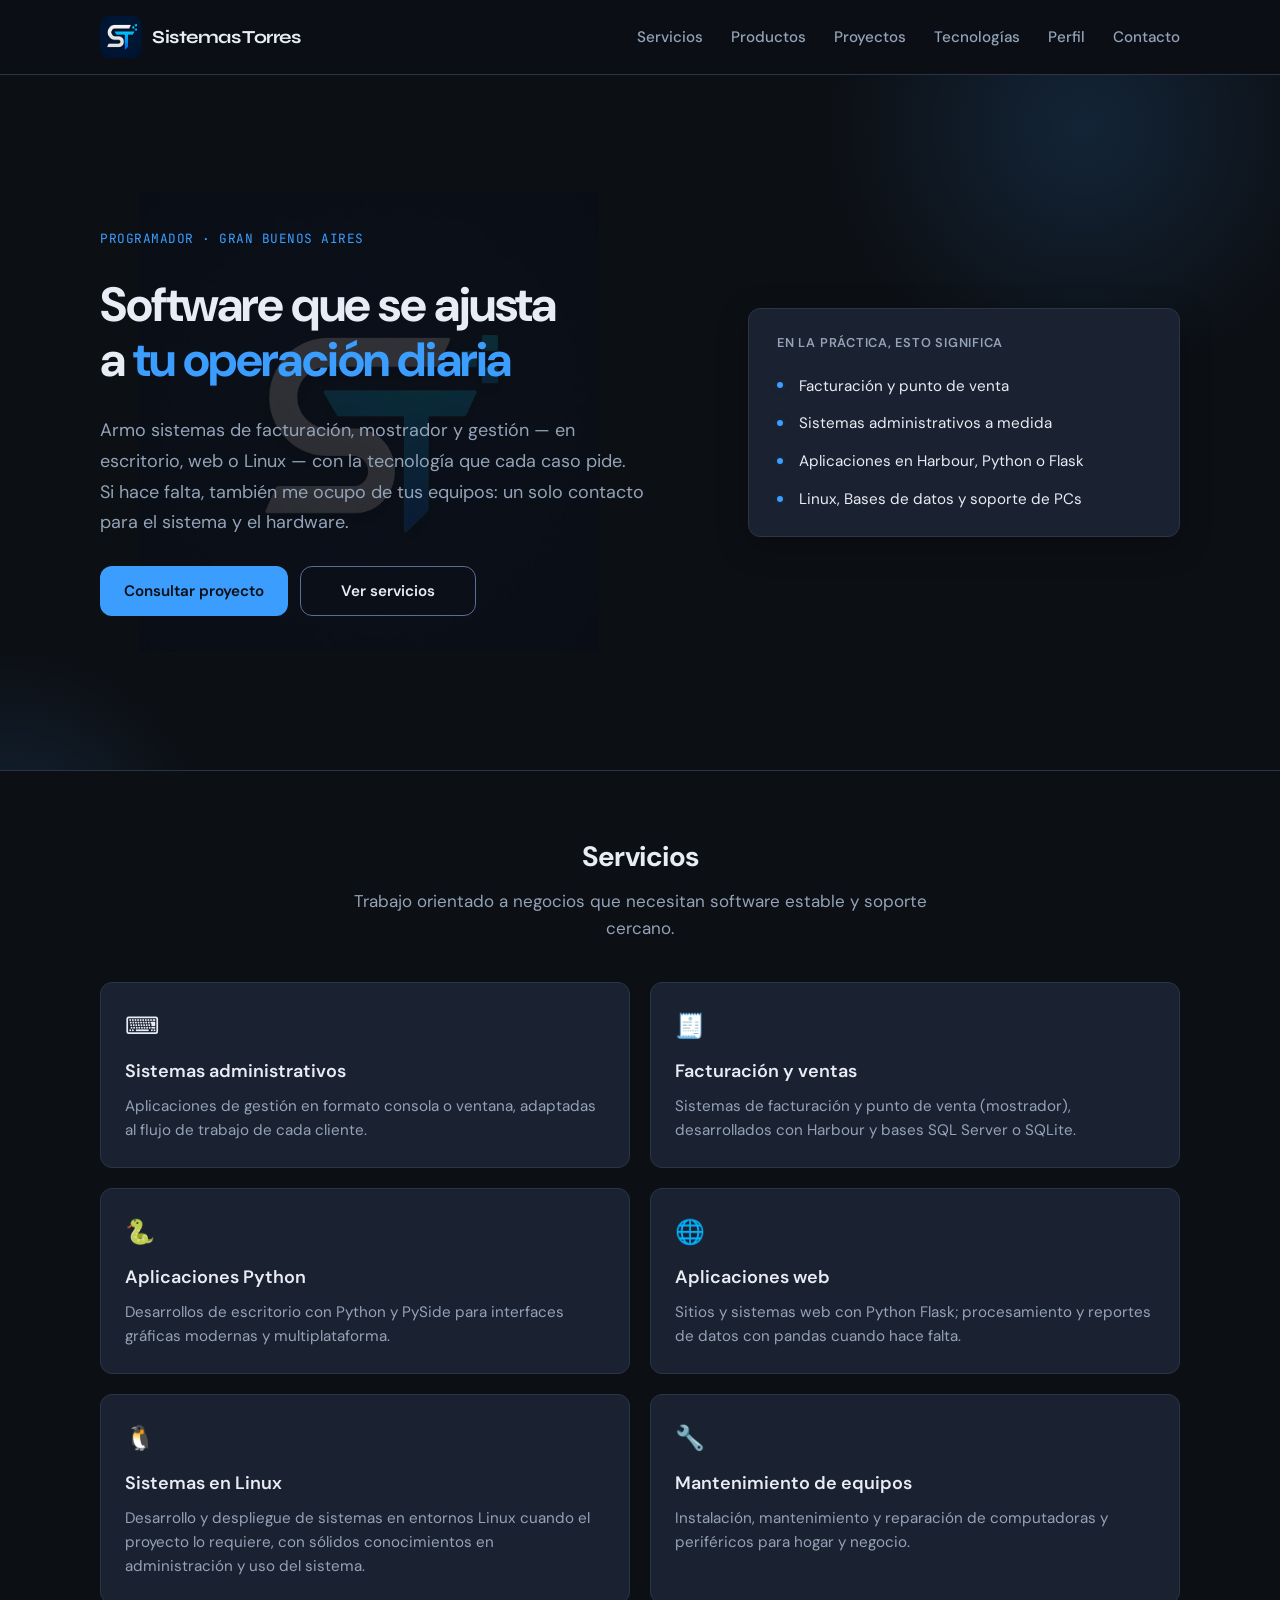
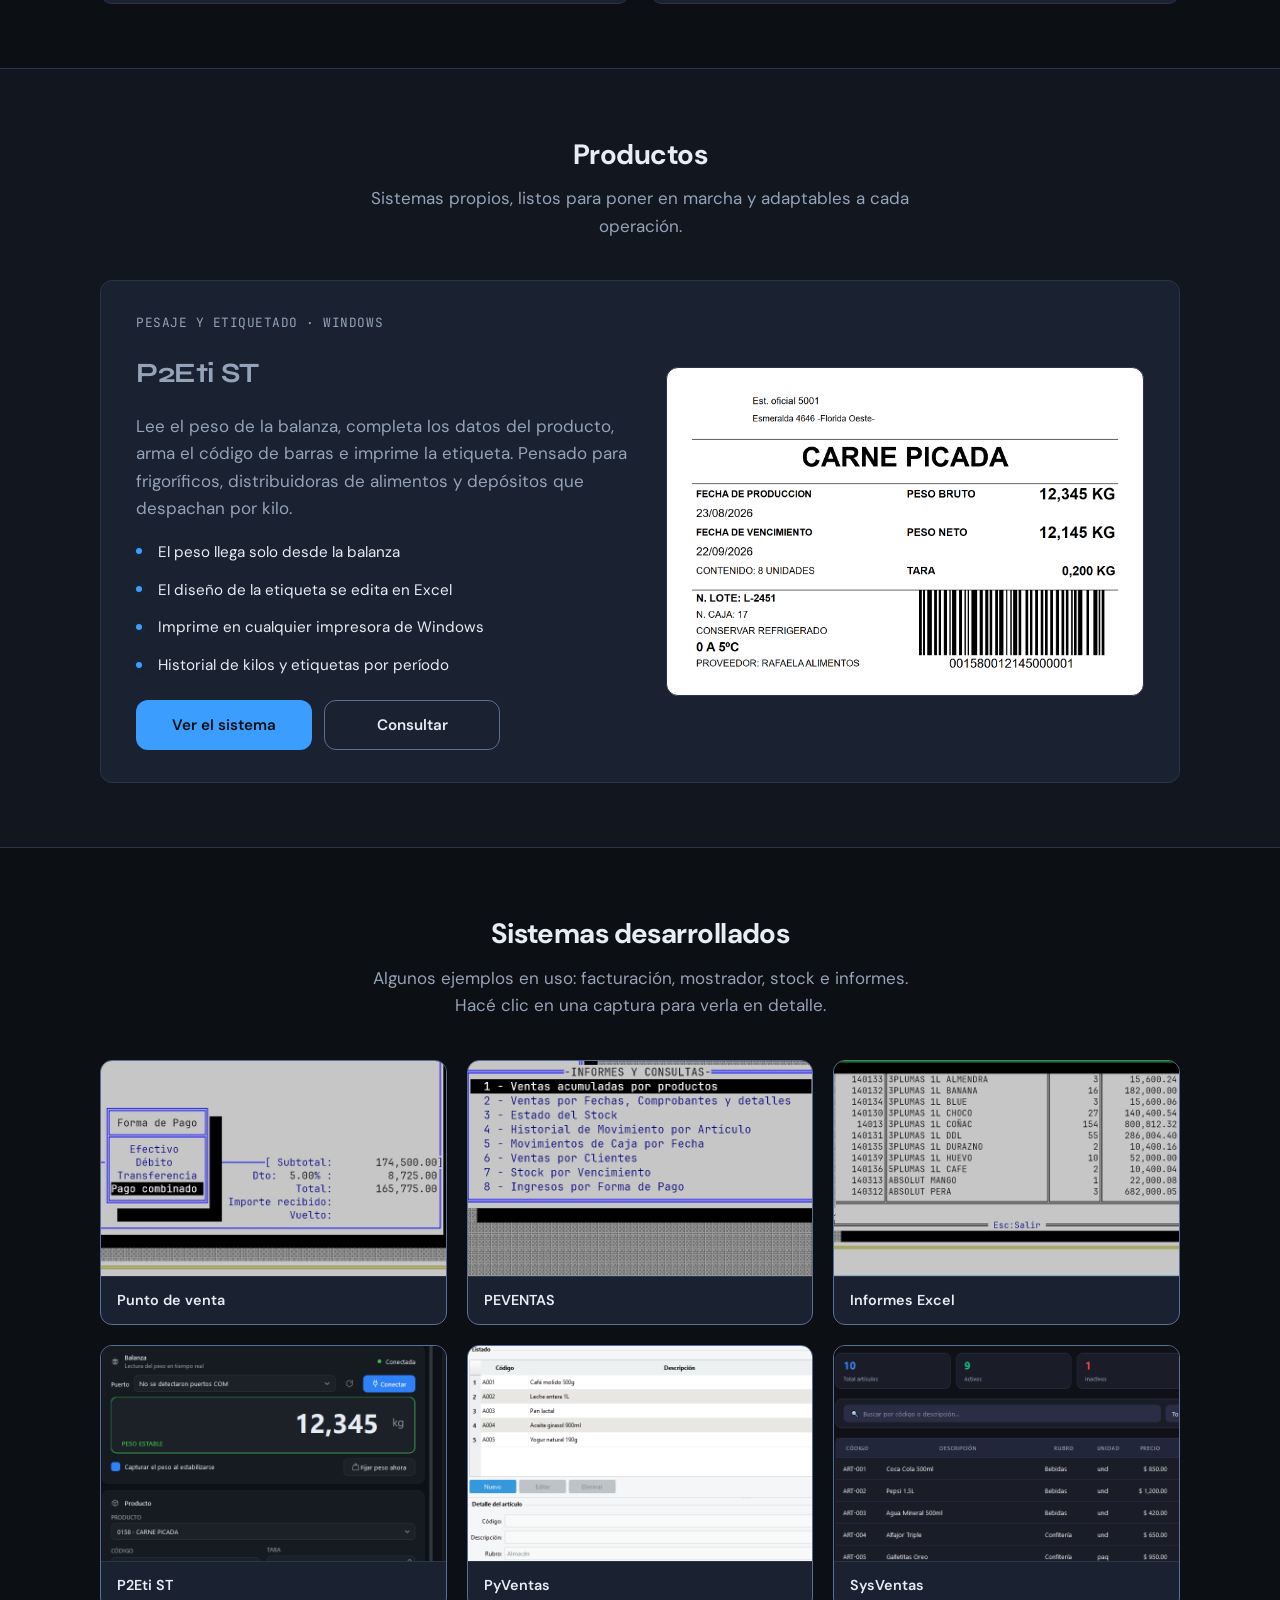
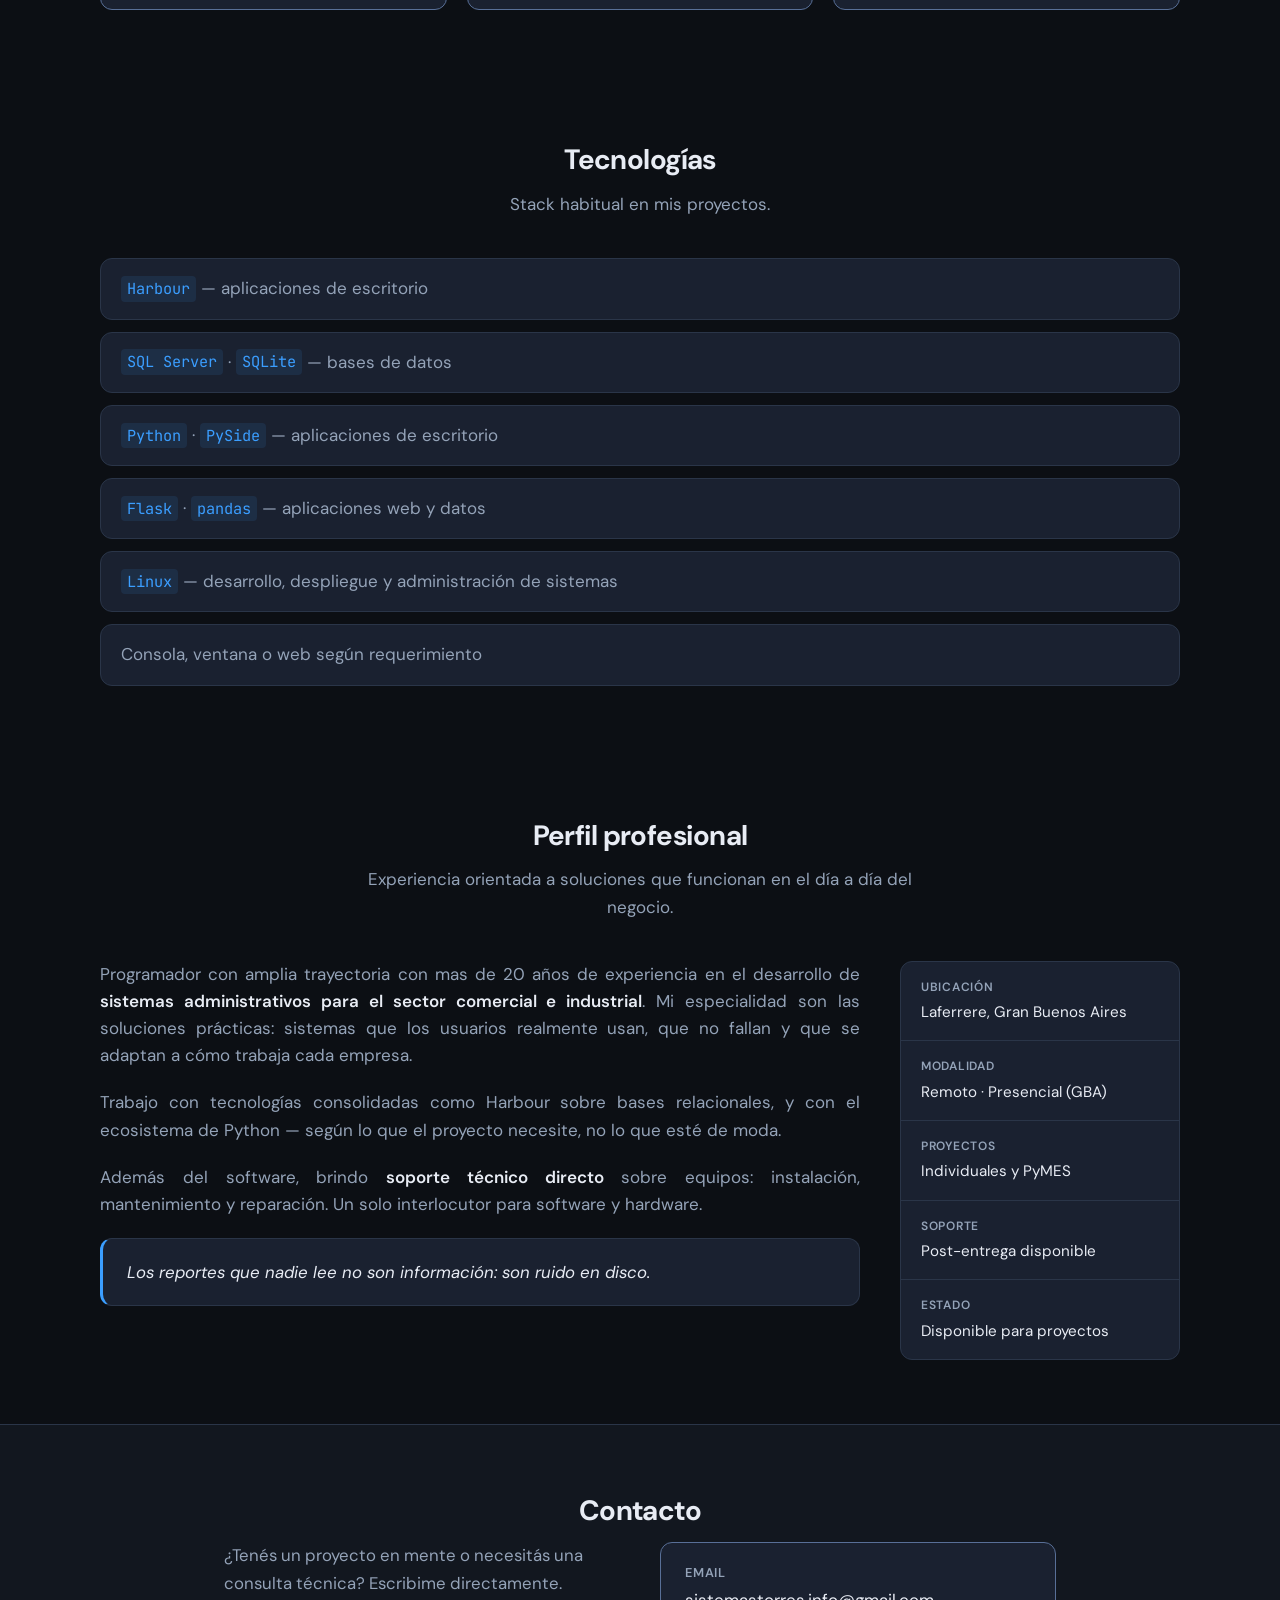
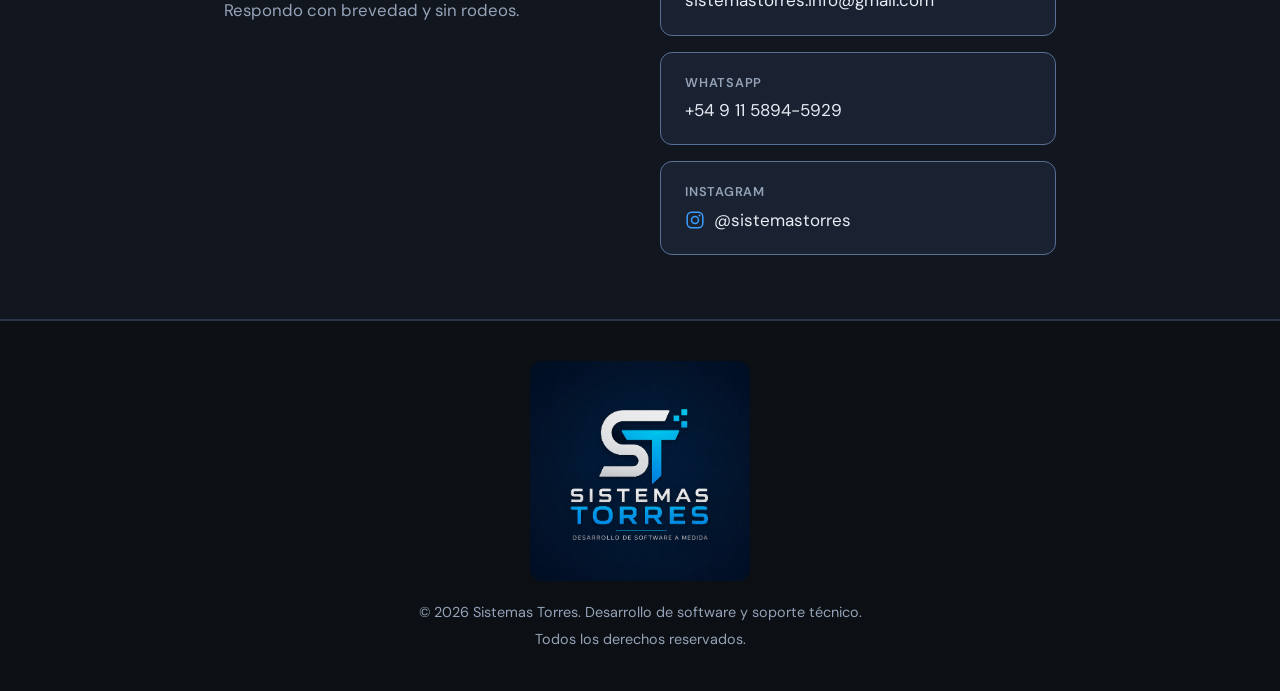
==== commit 00c8aaf4: "Se paso el sitio por claude, y se mejoro las capturas de peventas." ====
--- a/index.html
+++ b/index.html
@@ -1,15 +1,38 @@
 <!DOCTYPE html>
-<html lang="es">
+<html lang="es-AR">
 <head>
   <meta charset="UTF-8">
   <meta name="viewport" content="width=device-width, initial-scale=1.0">
   <meta name="description" content="Sistemas administrativos, aplicaciones web con Flask, facturación y ventas. Harbour, SQL Server, Python, PySide, pandas. Mantenimiento de equipos.">
   <title>Sistemas Torres — Desarrollo y soporte técnico</title>
+  <link rel="canonical" href="https://sistemastorres.com/">
+  <meta name="theme-color" content="#0c0f14">
   <link rel="icon" href="imgs/logo_big_croped.jpg" type="image/jpeg">
-  <link rel="preconnect" href="https://fonts.googleapis.com">
-  <link rel="preconnect" href="https://fonts.gstatic.com" crossorigin>
-  <link href="https://fonts.googleapis.com/css2?family=DM+Sans:ital,opsz,wght@0,9..40,400;0,9..40,500;0,9..40,600;0,9..40,700;1,9..40,400&family=JetBrains+Mono:wght@400;500&family=Syne:wght@600;700&display=swap" rel="stylesheet">
+
+  <!-- Vista previa al compartir el enlace (WhatsApp, redes) -->
+  <meta property="og:type" content="website">
+  <meta property="og:site_name" content="Sistemas Torres">
+  <meta property="og:locale" content="es_AR">
+  <meta property="og:url" content="https://sistemastorres.com/">
+  <meta property="og:title" content="Sistemas Torres — Desarrollo y soporte técnico">
+  <meta property="og:description" content="Sistemas de facturación, mostrador y gestión — en escritorio, web o Linux. Desarrollo a medida y soporte de equipos en el Gran Buenos Aires.">
+  <meta property="og:image" content="https://sistemastorres.com/imgs/og_sistemastorres.jpg">
+  <meta property="og:image:width" content="1200">
+  <meta property="og:image:height" content="630">
+  <meta property="og:image:alt" content="Sistemas Torres — Desarrollo de software a medida">
+  <meta name="twitter:card" content="summary_large_image">
   <link rel="stylesheet" href="styles.css">
+  <noscript>
+    <!-- Las animaciones de entrada arrancan en opacity:0 y las revela el JS.
+         Sin JS el contenido debe verse igual. -->
+    <style>
+      .reveal,
+      .reveal-stagger > * {
+        opacity: 1 !important;
+        transform: none !important;
+      }
+    </style>
+  </noscript>
 </head>
 <body>
   <header class="site-header">
@@ -157,38 +180,38 @@
         </p>
         <ul class="gallery reveal-stagger">
           <li>
-            <button type="button" class="gallery-trigger" data-img="imgs/capture_02.png" data-caption="PEVENTAS — Sistema de punto de venta">
-              <img src="imgs/capture_02.png" alt="PEVENTAS, pantalla de bienvenida" width="640" height="360" loading="lazy">
-              <span class="gallery-label">Sistema de Punto de venta</span>
-            </button>
-          </li>
-          <li>
-            <button type="button" class="gallery-trigger" data-img="imgs/capture_01.png" data-caption="PEVENTAS — Menú principal de ventas y gestión">
-              <img src="imgs/capture_01.png" alt="PEVENTAS, menú principal" width="640" height="360" loading="lazy">
+            <button type="button" class="gallery-trigger" data-img="imgs/peventas_01.webp" data-caption="PEVENTAS — Venta en curso: artículos, totales y forma de pago">
+              <img src="imgs/peventas_01_thumb.webp" alt="PEVENTAS, venta en curso con totales y forma de pago" width="720" height="450" loading="lazy">
+              <span class="gallery-label">Punto de venta</span>
+            </button>
+          </li>
+          <li>
+            <button type="button" class="gallery-trigger" data-img="imgs/peventas_02.webp" data-caption="PEVENTAS — Menú principal e informes disponibles">
+              <img src="imgs/peventas_02_thumb.webp" alt="PEVENTAS, menú de informes y consultas" width="720" height="450" loading="lazy">
               <span class="gallery-label">PEVENTAS</span>
             </button>
           </li>
           <li>
-            <button type="button" class="gallery-trigger" data-img="imgs/capture_03.png" data-caption="PEVENTAS — Informes y exportación a Excel">
-              <img src="imgs/capture_03.png" alt="PEVENTAS, reportes a Excel" width="640" height="360" loading="lazy">
+            <button type="button" class="gallery-trigger" data-img="imgs/peventas_03.webp" data-caption="PEVENTAS — Informes y exportación a Excel">
+              <img src="imgs/peventas_03_thumb.webp" alt="PEVENTAS, informe de ventas por artículo exportándose a Excel" width="720" height="450" loading="lazy">
               <span class="gallery-label">Informes Excel</span>
             </button>
           </li>
           <li>
-            <button type="button" class="gallery-trigger" data-img="imgs/capture_04.png" data-caption="SITO_DEV — Devoluciones e informes estadísticos">
-              <img src="imgs/capture_04.png" alt="SITO_DEV, menú de informes" width="640" height="360" loading="lazy">
-              <span class="gallery-label">Estadísticas</span>
-            </button>
-          </li>
-          <li>
-            <button type="button" class="gallery-trigger" data-img="imgs/capture_05.png" data-caption="PyVentas — Gestión de artículos con Python">
-              <img src="imgs/capture_05.png" alt="PyVentas, ABM de artículos" width="640" height="360" loading="lazy">
+            <button type="button" class="gallery-trigger" data-img="imgs/p2eti_principal.webp" data-caption="P2Eti ST — Pesaje, etiquetado e impresión">
+              <img src="imgs/p2eti_principal_thumb.webp" alt="P2Eti ST, pantalla de trabajo con el peso de la balanza y la etiqueta" width="720" height="450" loading="lazy">
+              <span class="gallery-label">P2Eti ST</span>
+            </button>
+          </li>
+          <li>
+            <button type="button" class="gallery-trigger" data-img="imgs/capture_05.webp" data-caption="PyVentas — Gestión de artículos con Python">
+              <img src="imgs/capture_05_thumb.webp" alt="PyVentas, ABM de artículos" width="720" height="450" loading="lazy">
               <span class="gallery-label">PyVentas</span>
             </button>
           </li>
           <li>
-            <button type="button" class="gallery-trigger" data-img="imgs/capture_06.png" data-caption="SysVentas — Panel de catálogo y stock">
-              <img src="imgs/capture_06.png" alt="SysVentas, gestión de artículos" width="640" height="360" loading="lazy">
+            <button type="button" class="gallery-trigger" data-img="imgs/capture_06.webp" data-caption="SysVentas — Panel de catálogo y stock">
+              <img src="imgs/capture_06_thumb.webp" alt="SysVentas, gestión de artículos" width="720" height="450" loading="lazy">
               <span class="gallery-label">SysVentas</span>
             </button>
           </li>
@@ -278,9 +301,16 @@
               </a>
             </li>
             <li>
-              <a class="footer-instagram" href="https://www.instagram.com/sistemastorres/" target="_blank" rel="noopener noreferrer">
-                <img src="imgs/logo_instagram.png" alt="" width="28" height="28" loading="lazy">
-                <span>@sistemastorres</span>
+              <a class="contact-item" href="https://www.instagram.com/sistemastorres/" target="_blank" rel="noopener noreferrer">
+                <span class="contact-label">Instagram</span>
+                <span class="contact-value">
+                  <svg viewBox="0 0 24 24" width="20" height="20" aria-hidden="true" focusable="false">
+                    <rect x="2.6" y="2.6" width="18.8" height="18.8" rx="5.4" fill="none" stroke="currentColor" stroke-width="1.8"/>
+                    <circle cx="12" cy="12" r="4.2" fill="none" stroke="currentColor" stroke-width="1.8"/>
+                    <circle cx="17.4" cy="6.6" r="1.25" fill="currentColor"/>
+                  </svg>
+                  <span>@sistemastorres</span>
+                </span>
               </a>
             </li>
           </ul>
@@ -316,5 +346,40 @@
   </footer>
 
   <script src="script.js"></script>
+
+  <script type="application/ld+json">
+  {
+    "@context": "https://schema.org",
+    "@type": "ProfessionalService",
+    "name": "Sistemas Torres",
+    "description": "Desarrollo de sistemas de facturación, mostrador y gestión para escritorio, web y Linux. Soporte técnico y mantenimiento de equipos.",
+    "url": "https://sistemastorres.com/",
+    "image": "https://sistemastorres.com/imgs/og_sistemastorres.jpg",
+    "logo": "https://sistemastorres.com/imgs/logo_big_full.jpg",
+    "telephone": "+5491158945929",
+    "email": "sistemastorres.info@gmail.com",
+    "priceRange": "$$",
+    "areaServed": {
+      "@type": "AdministrativeArea",
+      "name": "Gran Buenos Aires, Argentina"
+    },
+    "founder": {
+      "@type": "Person",
+      "name": "Pedro Torres",
+      "jobTitle": "Programador"
+    },
+    "sameAs": ["https://www.instagram.com/sistemastorres/"],
+    "hasOfferCatalog": {
+      "@type": "OfferCatalog",
+      "name": "Servicios",
+      "itemListElement": [
+        { "@type": "Offer", "itemOffered": { "@type": "Service", "name": "Sistemas de facturación y punto de venta" } },
+        { "@type": "Offer", "itemOffered": { "@type": "Service", "name": "Sistemas administrativos a medida" } },
+        { "@type": "Offer", "itemOffered": { "@type": "Service", "name": "Aplicaciones web con Flask" } },
+        { "@type": "Offer", "itemOffered": { "@type": "Service", "name": "Soporte técnico y mantenimiento de equipos" } }
+      ]
+    }
+  }
+  </script>
 </body>
 </html>
--- a/styles.css
+++ b/styles.css
@@ -1,8 +1,53 @@
+/* ============================================================
+   Tipografias servidas desde el propio sitio (antes Google Fonts).
+   Fuentes variables: un archivo cubre todo el rango de pesos.
+   DM Sans, JetBrains Mono y Syne estan bajo SIL Open Font License;
+   el texto de la licencia esta en fonts/OFL.txt
+   ============================================================ */
+@font-face {
+  font-family: "DM Sans";
+  font-style: normal;
+  font-weight: 400 700;
+  font-display: swap;
+  src: url("fonts/dm-sans.woff2") format("woff2");
+  unicode-range: U+0000-00FF, U+0131, U+0152-0153, U+02BB-02BC, U+02C6, U+02DA, U+02DC, U+0304, U+0308, U+0329, U+2000-206F, U+20AC, U+2122, U+2191, U+2193, U+2212, U+2215, U+FEFF, U+FFFD;
+}
+
+@font-face {
+  font-family: "DM Sans";
+  font-style: italic;
+  font-weight: 400;
+  font-display: swap;
+  src: url("fonts/dm-sans-italic.woff2") format("woff2");
+  unicode-range: U+0000-00FF, U+0131, U+0152-0153, U+02BB-02BC, U+02C6, U+02DA, U+02DC, U+0304, U+0308, U+0329, U+2000-206F, U+20AC, U+2122, U+2191, U+2193, U+2212, U+2215, U+FEFF, U+FFFD;
+}
+
+@font-face {
+  font-family: "JetBrains Mono";
+  font-style: normal;
+  font-weight: 400 500;
+  font-display: swap;
+  src: url("fonts/jetbrains-mono.woff2") format("woff2");
+  unicode-range: U+0000-00FF, U+0131, U+0152-0153, U+02BB-02BC, U+02C6, U+02DA, U+02DC, U+0304, U+0308, U+0329, U+2000-206F, U+20AC, U+2122, U+2191, U+2193, U+2212, U+2215, U+FEFF, U+FFFD;
+}
+
+@font-face {
+  font-family: "Syne";
+  font-style: normal;
+  font-weight: 600 700;
+  font-display: swap;
+  src: url("fonts/syne.woff2") format("woff2");
+  unicode-range: U+0000-00FF, U+0131, U+0152-0153, U+02BB-02BC, U+02C6, U+02DA, U+02DC, U+0304, U+0308, U+0329, U+2000-206F, U+20AC, U+2122, U+2191, U+2193, U+2212, U+2215, U+FEFF, U+FFFD;
+}
+
 :root {
   --bg: #0c0f14;
   --bg-alt: #12171f;
   --surface: #1a2130;
   --border: #2a3548;
+  /* Borde de controles (botones, enlaces con caja): WCAG 1.4.11 pide 3:1
+     contra el fondo para identificarlos. --border queda para lo decorativo. */
+  --border-ui: #586f97;
   --text: #e8ecf4;
   --text-muted: #94a3b8;
   --accent: #3b9eff;
@@ -23,6 +68,8 @@
 
 html {
   scroll-behavior: smooth;
+  /* El header es sticky: sin esto, el ancla deja el titulo debajo de la barra. */
+  scroll-padding-top: 5rem;
 }
 
 body {
@@ -107,7 +154,7 @@
   width: 2.5rem;
   height: 2.5rem;
   padding: 0;
-  border: 1px solid var(--border);
+  border: 1px solid var(--border-ui);
   border-radius: 8px;
   background: var(--surface);
   cursor: pointer;
@@ -174,7 +221,7 @@
 /* Hero */
 .hero {
   position: relative;
-  padding: 20rem 0 20rem;
+  padding: clamp(4rem, 12vw, 10rem) 0;
   overflow: hidden;
   border-bottom: 1px solid var(--border);
 }
@@ -392,7 +439,7 @@
 }
 
 .btn-ghost {
-  border: 1px solid var(--border);
+  border: 1px solid var(--border-ui);
   color: var(--text);
   background: transparent;
 }
@@ -593,6 +640,9 @@
   display: grid;
   gap: 2rem;
   max-width: 52rem;
+  /* El titulo de seccion va centrado sobre el container completo:
+     sin esto el bloque queda corrido a la izquierda. */
+  margin-inline: auto;
 }
 
 @media (min-width: 768px) {
@@ -625,7 +675,7 @@
   gap: 0.25rem;
   padding: 1.25rem 1.5rem;
   background: var(--surface);
-  border: 1px solid var(--border);
+  border: 1px solid var(--border-ui);
   border-radius: var(--radius);
   text-decoration: none;
   color: var(--text);
@@ -645,6 +695,18 @@
   color: var(--text-muted);
 }
 
+/* Valor de contacto con icono al lado (Instagram). */
+.contact-value {
+  display: inline-flex;
+  align-items: center;
+  gap: 0.55rem;
+}
+
+.contact-value svg {
+  flex-shrink: 0;
+  color: var(--accent);
+}
+
 .contact-note {
   margin-top: 1.5rem;
   font-size: 0.85rem;
@@ -683,7 +745,7 @@
   display: block;
   width: 100%;
   padding: 0;
-  border: 1px solid var(--border);
+  border: 1px solid var(--border-ui);
   border-radius: var(--radius);
   background: var(--surface);
   cursor: pointer;
@@ -708,9 +770,10 @@
 .gallery-trigger img {
   display: block;
   width: 100%;
+  /* Las miniaturas ya vienen recortadas en 16:10: cover queda como red de
+     seguridad, sin encuadre forzado. */
   aspect-ratio: 16 / 10;
   object-fit: cover;
-  object-position: top center;
   background: #1e2430;
 }
 
@@ -726,7 +789,7 @@
 /* Lightbox */
 .lightbox {
   position: relative;
-  width: min(96vw, 1100px);
+  width: min(96vw, 1600px);
   max-height: 92vh;
   padding: 0;
   border: 1px solid var(--border);
@@ -741,6 +804,7 @@
 }
 
 .lightbox-body {
+  position: relative;
   display: flex;
   align-items: stretch;
   min-height: 0;
@@ -761,7 +825,7 @@
   align-items: center;
   justify-content: center;
   min-height: 0;
-  padding: 1rem;
+  padding: 0.5rem;
   background: #0a0d12;
 }
 
@@ -774,21 +838,29 @@
   object-fit: contain;
 }
 
+/* Flotan sobre la imagen: fuera del flujo, la figura gana ~104px de ancho
+   y las capturas entran a escala 1:1. */
 .lightbox-nav {
-  flex-shrink: 0;
-  align-self: center;
+  position: absolute;
+  top: 50%;
+  transform: translateY(-50%);
+  z-index: 2;
   width: 2.75rem;
-  margin: 0 0.25rem;
+  height: 3.25rem;
   padding: 0;
-  border: 1px solid var(--border);
+  border: 1px solid var(--border-ui);
   border-radius: 8px;
-  background: var(--surface);
+  background: rgba(26, 33, 48, 0.82);
+  backdrop-filter: blur(6px);
   color: var(--text);
   font-size: 1.75rem;
   line-height: 1;
   cursor: pointer;
   transition: border-color 0.2s, color 0.2s, background 0.2s;
 }
+
+.lightbox-prev { left: 0.5rem; }
+.lightbox-next { right: 0.5rem; }
 
 .lightbox-nav:hover {
   border-color: var(--accent);
@@ -816,7 +888,7 @@
   width: 2.5rem;
   height: 2.5rem;
   padding: 0;
-  border: 1px solid var(--border);
+  border: 1px solid var(--border-ui);
   border-radius: 8px;
   background: var(--surface);
   color: var(--text);
@@ -838,8 +910,12 @@
 @media (max-width: 520px) {
   .lightbox-nav {
     width: 2.25rem;
+    height: 2.75rem;
     font-size: 1.5rem;
   }
+
+  .lightbox-prev { left: 0.25rem; }
+  .lightbox-next { right: 0.25rem; }
 }
 
 /* Footer */
@@ -860,35 +936,6 @@
   height: auto;
   border-radius: var(--radius);
   opacity: 0.95;
-}
-
-.footer-instagram {
-  display: inline-flex;
-  align-items: center;
-  gap: 0.6rem;
-  padding: 0.5rem 0.85rem;
-  border: 1px solid var(--border);
-  border-radius: var(--radius);
-  background: var(--surface);
-  color: var(--text);
-  text-decoration: none;
-  font-size: 0.95rem;
-  font-weight: 600;
-  transition: border-color 0.2s, color 0.2s, background 0.2s;
-  width: 100%;
-}
-
-.footer-instagram img {
-  display: block;
-  width: 28px;
-  height: 28px;
-  flex-shrink: 0;
-}
-
-.footer-instagram:hover {
-  border-color: var(--accent);
-  color: var(--accent);
-  background: rgba(59, 158, 255, 0.06);
 }
 
 .site-footer p {
